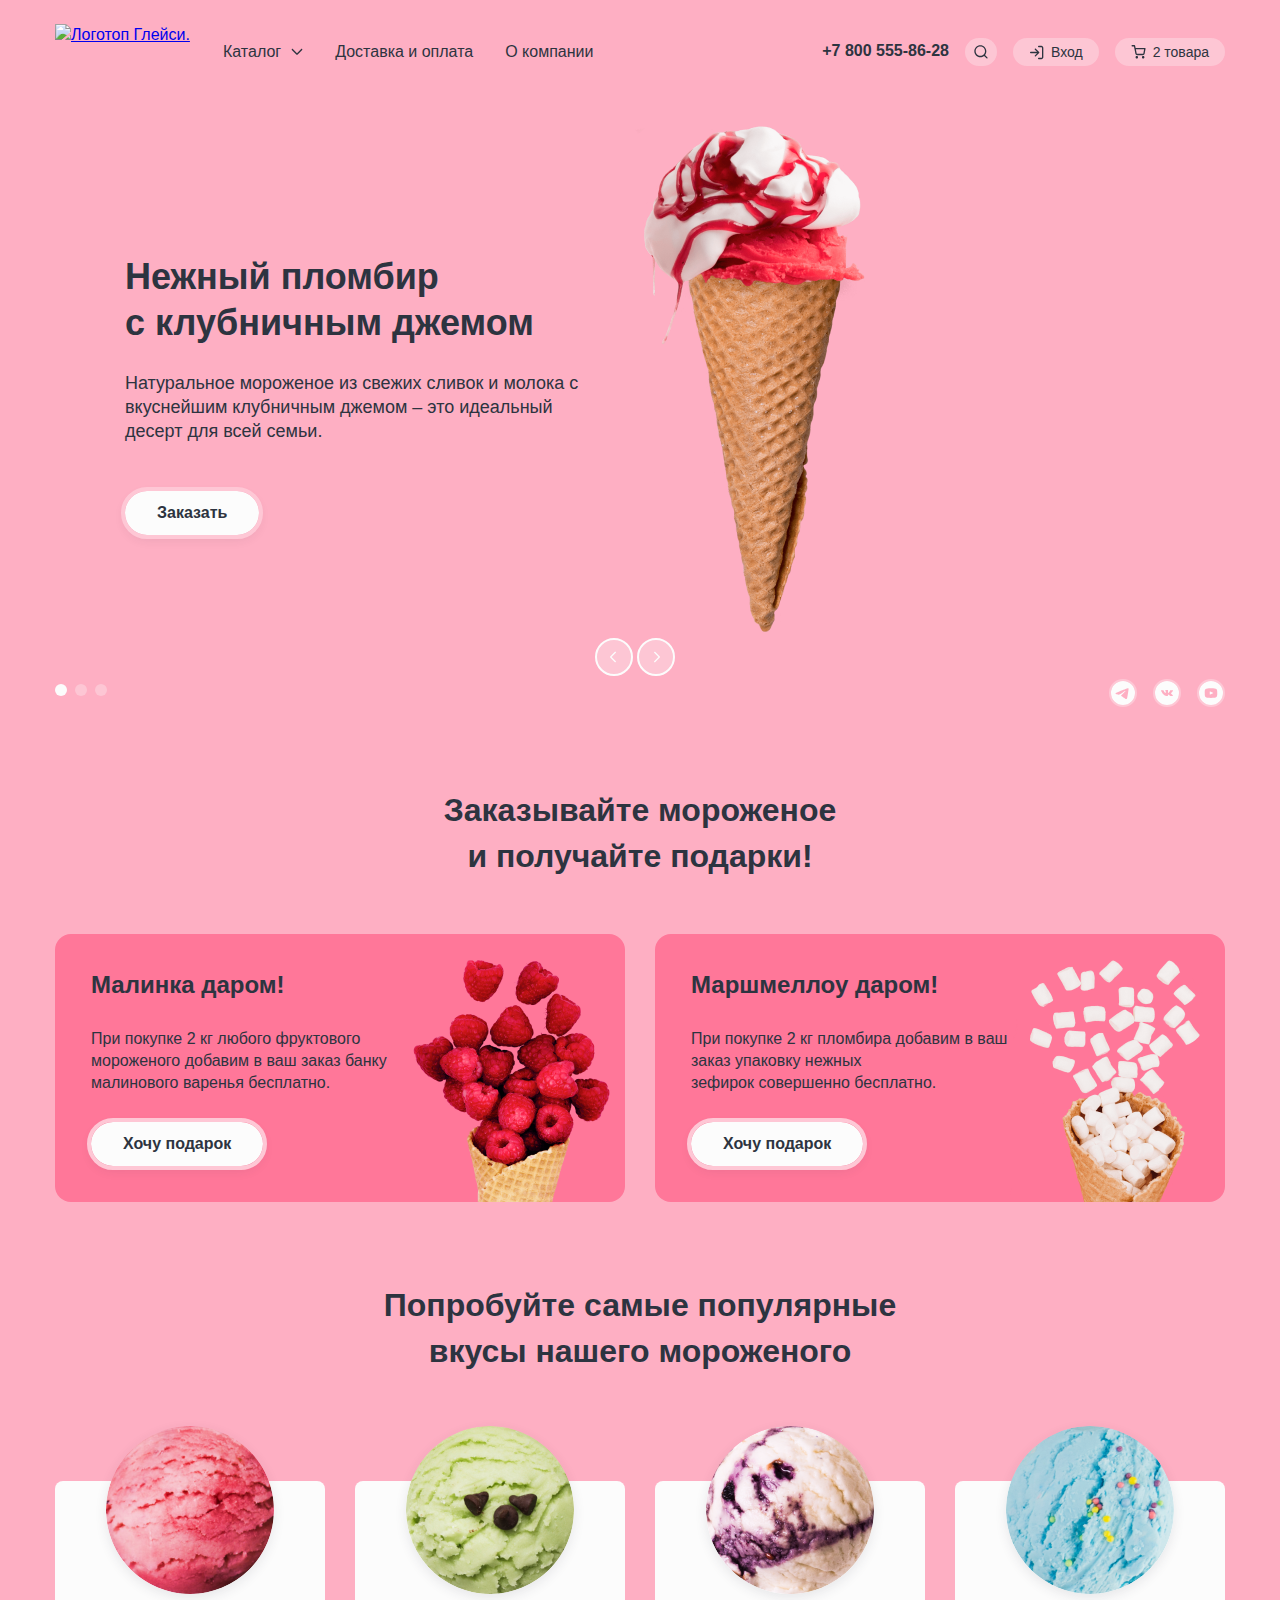
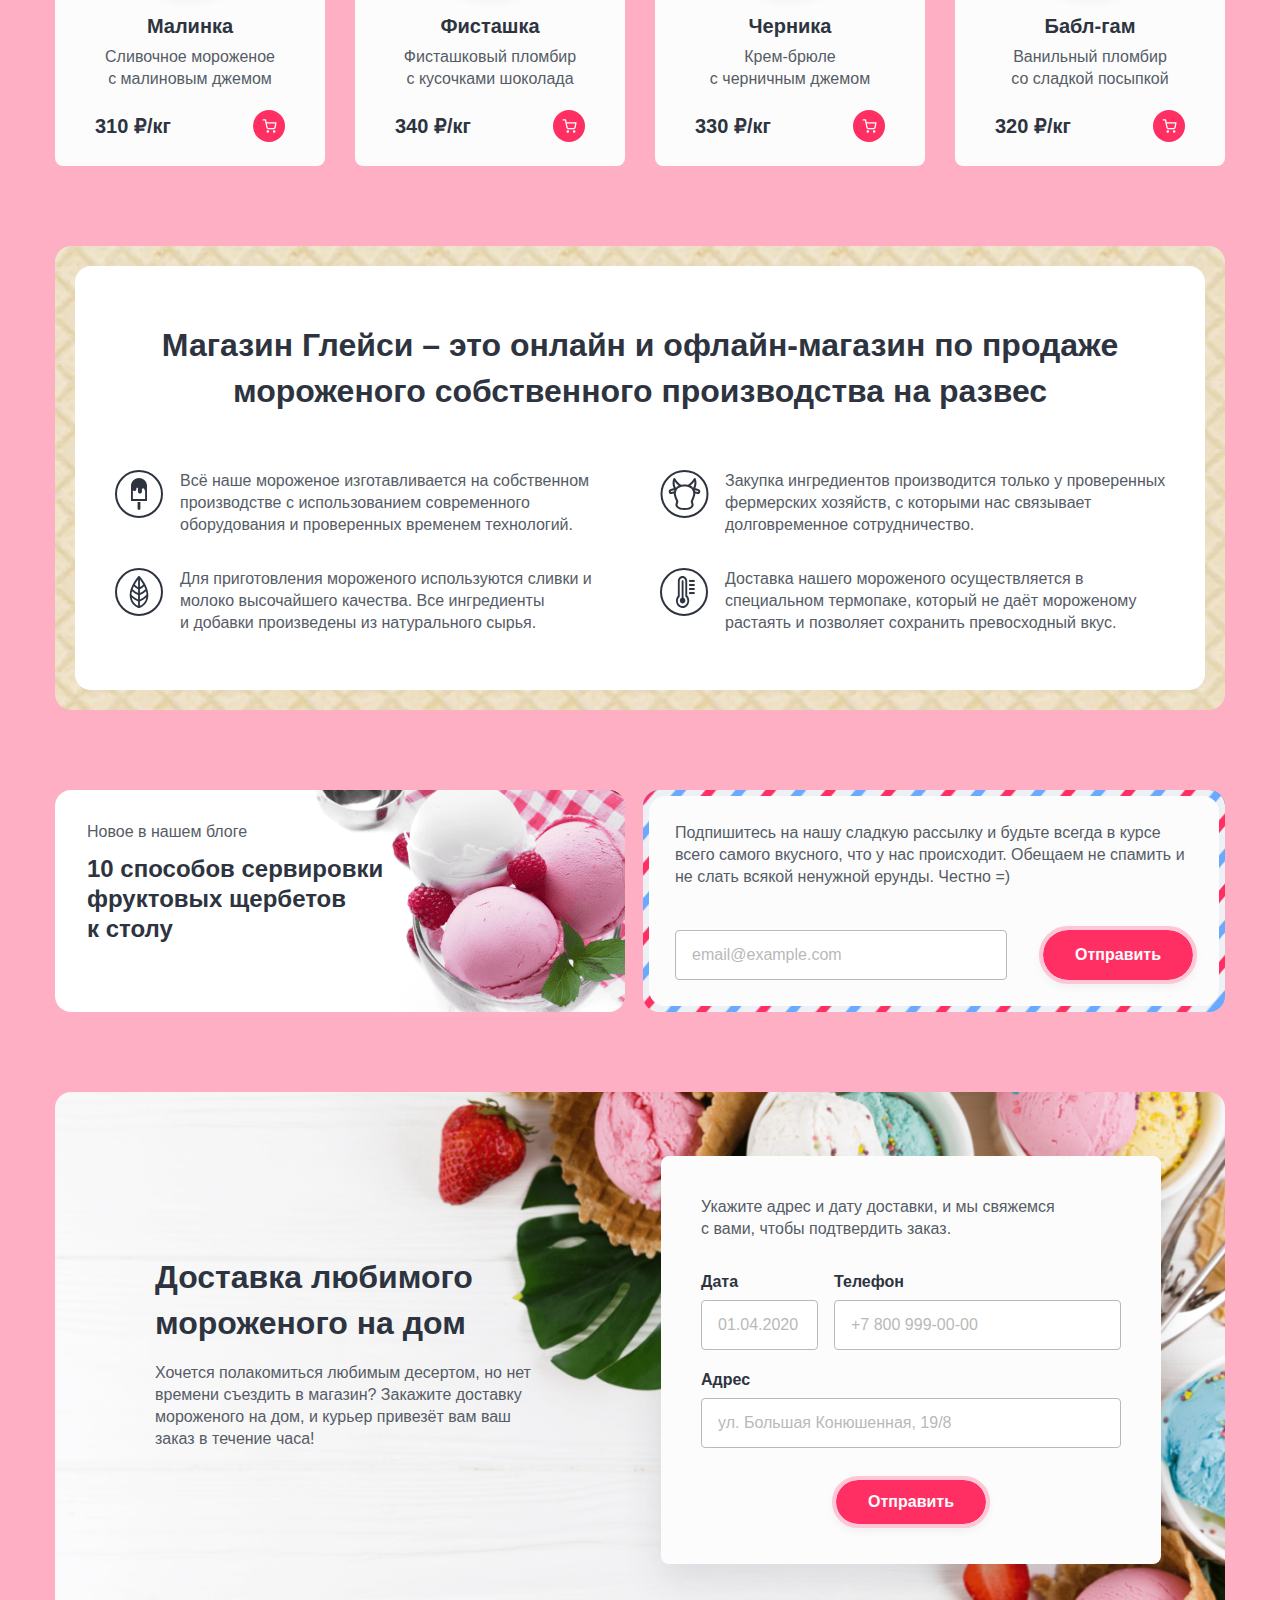
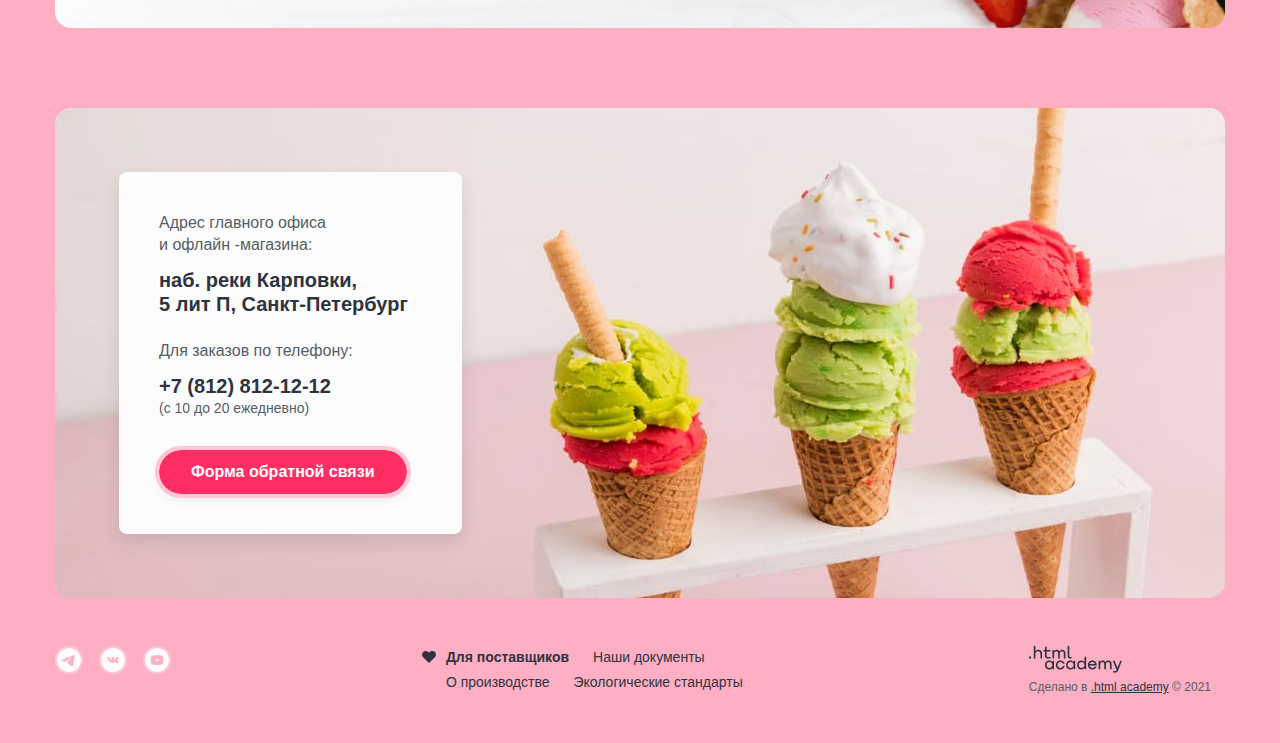
==== index.html @ 02fd9684 "Стилизация главной страницы" ====
<!DOCTYPE html>
<html lang="ru">

  <head>
    <meta charset="utf-8">
    <title>HTML Academy: Глейси</title>
    <link rel="stylesheet" href="styles/styles.css">
  </head>

  <body>
    <div class="page-wrapper">
      <header class="header main-header">
        <nav class="navigation">
          <a class="logo-link" href="#">
            <img class="logo" src="images/logo.svg" alt="Логотоп Глейси." width="137" height="56">
          </a>
          <ul class="navigation-list">
            <li class="navigation-item">
              <a class="navigation-link catalog-link" href="catalog.html">
                Каталог
              </a>
              <ul class="submenu" hidden>
                <li class="submenu-item new-items">
                  <a class="submenu-link" href="#">Новинки</a>
                </li>
                <li class="submenu-item">
                  <a class="submenu-link" href="#">Сливочное</a>
                </li>
                <li class="submenu-item">
                  <a class="submenu-link" href="#">Щербеты</a>
                </li>
                <li class="submenu-item">
                  <a class="submenu-link" href="#">Фруктовый лед</a>
                </li>
                <li class="submenu-item">
                  <a class="submenu-link" href="#">Мелорин</a>
                </li>
              </ul>
            </li>
            <li class="navigation-item">
              <a class="navigation-link" href="#">
                Доставка и оплата
              </a>
            </li>
            <li class="navigation-item">
              <a class="navigation-link" href="#">
                О компании
              </a>
            </li>
          </ul>
        </nav>

        <div class="user-menu-wrapper">
          <a class="phone-link" href="tel:+78005558628">+7 800 555-86-28</a>
          <ul class="user-menu">
            <li class="user-menu-item">
              <a class="user-menu-link search-link" href="#">
                <span class="visually-hidden">Поиск.</span>
              </a>
            </li>
            <li class="user-menu-item">
              <a class="user-menu-link login-link" href="#">
                Вход
              </a>
            </li>
            <li class="user-menu-item">
              <a class="user-menu-link cart-link" href="#">
                <span class="visually-hidden">Корзина.</span>
                2 товара
              </a>
            </li>
          </ul>
        </div>
      </header>

      <main class="main-container">
        <h1 class="visually-hidden">Магазин мороженого Глейси.</h1>
        <section class="slider">
          <h2 class="visually-hidden">Популярные вкусы.</h2>
          <div class="slider-product">
            <div class="slider-left-column">
              <h3 class="slider-product-title">Нежный пломбир с&nbsp;клубничным джемом</h3>
              <p class="slider-product-description">Натуральное мороженое из свежих сливок и&nbsp;молока с вкуснейшим
                клубничным джемом – это&nbsp;идеальный десерт для всей семьи.</p>
              <button class="button button-light" type="button">Заказать</button>
            </div>

            <div class="slider-right-column">
              <img class="slider-image" src="images/ice-cream-1.png" alt="Клубничный пломбир." width="306" height="507">
              <div class="slider-controls">
                <button class="slider-button slider-prev" type="button">
                  <svg class="slider-arrow" xmlns="http://www.w3.org/2000/svg" width="7" height="12" fill="none"
                    viewBox="0 0 7 12">
                    <path fill="currentColor" fill-rule="evenodd"
                      d="M5.865 11.135a.665.665 0 0 0 .94-.94L2.604 5.994l4.201-4.202a.665.665 0 0 0-.94-.94L1.196 5.52l-.003.003c-.26.26-.26.681 0 .94l4.672 4.672Z"
                      clip-rule="evenodd" />
                  </svg>
                  <span class="visually-hidden">Предыдущий товар.</span>
                </button>
                <button class="slider-button slider-next" type="button">
                  <svg class="slider-arrow" xmlns="http://www.w3.org/2000/svg" width="7" height="12" fill="none"
                    viewBox="0 0 7 12">
                    <path fill="currentColor" fill-rule="evenodd"
                      d="M5.865 11.135a.665.665 0 0 0 .94-.94L2.604 5.994l4.201-4.202a.665.665 0 0 0-.94-.94L1.196 5.52l-.003.003c-.26.26-.26.681 0 .94l4.672 4.672Z"
                      clip-rule="evenodd" />
                  </svg>
                  <span class="visually-hidden">Следующий товар.</span>
                </button>
              </div>
            </div>
          </div>

          <div class="slider-pagination-wrapper">
            <ol class="slider-pagination">
              <li class="slider-pagination-item">
                <button class="slider-pagination-button slider-pagination-button-current" type="button">
                  <span class="visually-hidden">1 товар.</span>
                </button>
              </li>
              <li class="slider-pagination-item">
                <button class="slider-pagination-button" type="button">
                  <span class="visually-hidden">2 товар.</span>
                </button>
              </li>
              <li class="slider-pagination-item">
                <button class="slider-pagination-button" type="button">
                  <span class="visually-hidden">3 товар.</span>
                </button>
              </li>
            </ol>

            <ul class="social-list">
              <li class="social-item">
                <a class="social-link telegram-link" href="https://t.me/htmlacademy" target="_blank">
                  <svg class="telegram-icon" xmlns="http://www.w3.org/2000/svg" width="24" height="24" fill="none"
                    viewBox="0 0 16 16">
                    <path fill="currentColor" fill-rule="evenodd"
                      d="M16 8A8 8 0 1 1 0 8a8 8 0 0 1 16 0ZM8.287 5.906c-.778.323-2.334.993-4.666 2.01-.378.15-.577.297-.595.441-.03.244.275.34.69.47l.175.056c.408.133.958.288 1.243.294.26.006.549-.101.868-.32 2.179-1.471 3.303-2.214 3.374-2.23.05-.012.12-.026.166.016.047.041.042.12.037.141-.03.129-1.226 1.241-1.846 1.817a18.84 18.84 0 0 0-.546.522c-.38.366-.664.64.016 1.088.326.216.588.394.848.571.285.194.569.387.937.629.093.061.183.124.27.186.331.237.63.449.997.416.214-.02.435-.221.547-.82.265-1.418.786-4.487.907-5.752a1.41 1.41 0 0 0-.014-.315.337.337 0 0 0-.114-.217.522.522 0 0 0-.31-.093c-.301.005-.762.166-2.984 1.09Z"
                      clip-rule="evenodd" />
                  </svg>
                  <span class="visually-hidden">Телеграм.</span>
                </a>
              </li>
              <li class="social-item">
                <a class="social-link vk-link" href="https://vk.com/htmlacademy" target="_blank">
                  <svg class="vk-icon" xmlns="http://www.w3.org/2000/svg" width="24" height="24" fill="none"
                    viewBox="0 0 16 16">
                    <path fill="currentColor" fill-rule="evenodd"
                      d="M16 8A8 8 0 1 1 0 8a8 8 0 0 1 16 0ZM8.392 9.983h-.478s-1.055.056-1.984-.792c-1.013-.925-1.908-2.76-1.908-2.76s-.052-.12.004-.178c.063-.066.235-.07.235-.07l1.143-.006s.108.016.185.065c.063.041.099.118.099.118s.185.41.43.78c.477.723.7.881.861.803.237-.112.166-1.022.166-1.022s.004-.33-.12-.477c-.095-.114-.275-.147-.354-.156-.065-.008.041-.139.178-.198.206-.088.569-.093.998-.09.334.004.43.022.561.05.304.064.294.27.274.714a9.697 9.697 0 0 0-.013.464l-.003.126c-.007.228-.015.488.156.585.087.05.301.007.837-.79.254-.378.444-.822.444-.822s.042-.08.107-.113c.066-.035.155-.024.155-.024l1.203-.007s.361-.038.42.105c.061.15-.135.5-.627 1.075-.463.541-.69.743-.672.92.013.13.16.247.445.48.592.481.75.734.788.794a.326.326 0 0 0 .007.01c.265.386-.294.416-.294.416l-1.069.013s-.23.04-.531-.142c-.158-.095-.313-.25-.46-.398-.225-.226-.433-.435-.61-.386-.298.083-.289.646-.289.646s.002.12-.066.184c-.073.07-.218.083-.218.083Z"
                      clip-rule="evenodd" />
                  </svg>
                  <span class="visually-hidden">Вконтакте.</span>
                </a>
              </li>
              <li class="social-item">
                <a class="social-link youtube-link" href="https://www.youtube.com/user/htmlacademyru" target="_blank">
                  <svg class="youtube-icon" xmlns="http://www.w3.org/2000/svg" width="24" height="24" fill="none"
                    viewBox="0 0 16 16">
                    <path fill="currentColor"
                      d="m9.336 7.86-1.872-.873c-.163-.075-.297.01-.297.19v1.646c0 .18.134.265.297.19l1.871-.874c.164-.076.164-.201 0-.278ZM8 0a8 8 0 1 0 0 16A8 8 0 0 0 8 0Zm0 11.25c-4.095 0-4.167-.37-4.167-3.25S3.905 4.75 8 4.75s4.167.37 4.167 3.25-.072 3.25-4.167 3.25Z" />
                  </svg>
                  <span class="visually-hidden">Ютуб.</span>
                </a>
              </li>
          </div>
        </section>

        <section class="gifts">
          <h2 class="section-title gifts-section-title">Заказывайте мороженое <br> и получайте подарки!</h2>
          <ul class="gift-list">
            <li class="gift-item raspberry-gift">
              <h3 class="gift-title">Малинка даром!</h3>
              <p class="gift-description">При покупке 2 кг любого фруктового мороженого добавим в ваш заказ банку
                малинового варенья бесплатно.</p>
              <button class="button button-light gift-button" type="button">Хочу подарок</button>
            </li>
            <li class="gift-item marshmallow-gift">
              <h3 class="gift-title">Маршмеллоу даром!</h3>
              <p class="gift-description">При покупке 2 кг пломбира добавим в&nbsp;ваш заказ упаковку нежных
                зефирок&nbsp;совершенно бесплатно.</p>
              <button class="button button-light gift-button" type="button">Хочу подарок</button>
            </li>
          </ul>
        </section>

        <section class="popular-products">
          <h2 class="section-title popular-products-title">Попробуйте самые популярные <br> вкусы нашего мороженого</h2>
          <ul class="product-list popular-products-list">
            <li class="product-list-item">
              <a class="product-list-link" href="#">
                <img class="product-img" src="images/raspberry.png" alt="" width="168" height="168">
                <h2 class="product-title">Малинка</h2>
                <p class="product-description">Сливочное мороженое с&nbsp;малиновым джемом</p>
              </a>
              <div class="price-wrapper">
                <b class="product-price">310 ₽/кг</b>
                <button class="add-to-cart-button" type="button">
                  <span class="visually-hidden">Добавить в корзину.</span>
                </button>
              </div>
            </li>
            <li class="product-list-item">
              <a class="product-list-link" href="#">
                <img class="product-img" src="images/pistachio.png" alt="" width="168" height="168">
                <h2 class="product-title">Фисташка</h2>
                <p class="product-description">Фисташковый пломбир с&nbsp;кусочками шоколада</p>
              </a>
              <div class="price-wrapper">
                <b class="product-price">340 ₽/кг</b>
                <button class="add-to-cart-button" type="button">
                  <span class="visually-hidden">Добавить в корзину.</span>
                </button>
              </div>
            </li>
            <li class="product-list-item">
              <a class="product-list-link" href="#">
                <img class="product-img" src="images/blueberry.png" alt="" width="168" height="168">
                <h2 class="product-title">Черника</h2>
                <p class="product-description">Крем-брюле с&nbsp;черничным джемом</p>
              </a>
              <div class="price-wrapper">
                <b class="product-price">330 ₽/кг</b>
                <button class="add-to-cart-button" type="button">
                  <span class="visually-hidden">Добавить в корзину.</span>
                </button>
              </div>
            </li>
            <li class="product-list-item">
              <a class="product-list-link" href="#">
                <img class="product-img" src="images/bubble-gum.png" alt="" width="168" height="168">
                <h2 class="product-title">Бабл-гам</h2>
                <p class="product-description">Ванильный пломбир со&nbsp;сладкой посыпкой</p>
              </a>
              <div class="price-wrapper">
                <b class="product-price">320 ₽/кг</b>
                <button class="add-to-cart-button" type="button">
                  <span class="visually-hidden">Добавить в корзину.</span>
                </button>
              </div>
            </li>
          </ul>
        </section>

        <div class="about-us-wrapper">
          <section class="about-us">
            <h2 class="visually-hidden">О нас.</h2>
            <p class="section-title about-us-title">Магазин Глейси – это онлайн и офлайн-магазин по продаже мороженого
              собственного
              производства на развес</p>
            <ul class="about-us-list">
              <li class="about-us-item ice-cream-icon">
                <p class="about-us-text">Всё наше мороженое изготавливается на собственном производстве с
                  использованием
                  современного оборудования и проверенных временем технологий.</p>
              </li>
              <li class="about-us-item cow-icon">
                <p class="about-us-text">Закупка ингредиентов производится только
                  у&nbsp;проверенных фермерских хозяйств, с которыми нас&nbsp;связывает долговременное сотрудничество.
                </p>
              </li>
              <li class="about-us-item leaf-icon">
                <p class="about-us-text">Для приготовления мороженого используются сливки и молоко высочайшего качества.
                  Все ингредиенты и&nbsp;добавки произведены из натурального сырья.</p>
              </li>
              <li class="about-us-item termo-icon">
                <p class="about-us-text">Доставка нашего мороженого осуществляется в специальном термопаке, который не
                  даёт мороженому растаять и позволяет сохранить превосходный вкус.</p>
              </li>
            </ul>
          </section>
        </div>

        <div class="news-wrapper">
          <section class="news">
            <h2 class="news-title">Новое в нашем блоге</h2>
            <h3 class="news-theme">10 способов сервировки фруктовых щербетов к&nbsp;столу</h3>
          </section>

          <div class="newsletter-wrapper">
            <section class="newsletter">
              <h2 class="visually-hidden">Подпишитесь на рассылку.</h2>
              <p class="subscribe-text">Подпишитесь на нашу сладкую рассылку и будьте всегда
                в&nbsp;курсе всего самого вкусного, что у нас происходит. Обещаем не&nbsp;спамить и не слать всякой
                ненужной
                ерунды.
                Честно =)</p>
              <form class="subscription-form" action="https://echo.htmlacademy.ru/" method="post">
                <label class="visually-hidden" for="subscription">Ваш e-mail.</label>
                <input class="field subscription-field" type="email" name="email" placeholder="email@example.com"
                  id="subscription" required>
                <button class="button pink-button" type="submit">Отправить</button>
              </form>
            </section>
          </div>
        </div>

        <section class="delivery">
          <div class="delivery-left-column">
            <h2 class="section-title delivery-title">Доставка любимого мороженого на дом</h2>
            <p class="delivery-description">Хочется полакомиться любимым десертом, но&nbsp;нет времени съездить в
              магазин?
              Закажите доставку мороженого на дом, и курьер привезёт вам ваш заказ в течение часа!</p>
          </div>

          <form class="delivery-form" action="https://echo.htmlacademy.ru/" method="post">
            <p class="delivery-form-text">Укажите адрес и дату доставки, и мы свяжемся <br> с вами, чтобы подтвердить
              заказ.</p>
            <div class="form-wrapper">
              <div class="input-wrapper">
                <label class="delivery-form-label" for="date-field">Дата</label>
                <input class="field date-field" type="text" name="date" placeholder="01.04.2020" id="date-field"
                  required>
              </div>
              <div class="input-wrapper">
                <label class="delivery-form-label" for="phone-field">Телефон</label>
                <input class="field phone-field" type="text" name="phone" placeholder="+7 800 999-00-00"
                  id="phone-field" required>
              </div>
              <div class="input-wrapper">
                <label class="delivery-form-label" for="addres-field">Адрес</label>
                <input class="field address-field" type="text" name="address" placeholder="ул. Большая Конюшенная, 19/8"
                  id="address-field" required>
              </div>
            </div>
            <button class="button pink-button delivery-form-button" type="submit">Отправить</button>
          </form>
        </section>

        <div class="contacts-wrapper">
          <section class="contacts">
            <h2 class="visually-hidden">Контакты.</h2>
            <p class="contacts-text address-text">Адрес главного офиса и&nbsp;офлайн&nbsp;-магазина:</p>
            <address class="address">наб. реки Карповки, 5&nbsp;лит&nbsp;П, Санкт-Петербург</address>

            <p class="contacts-text phone-text">Для заказов по телефону:</p>
            <a class="contacts-phone" href="tel:+78128121212">+7 (812) 812-12-12</a>
            <span class="schedule">(с 10 до 20 ежедневно)</span>

            <button class="button pink-button" type="button">Форма обратной связи</button>
          </section>
        </div>
      </main>

      <footer class="footer">
        <ul class="social-list footer-social-list">
          <li class="social-item">
            <a class="social-link telegram-link" href="https://t.me/htmlacademy" target="_blank">
              <svg class="telegram-icon" xmlns="http://www.w3.org/2000/svg" width="24" height="24" fill="none"
                viewBox="0 0 16 16">
                <path fill="currentColor" fill-rule="evenodd"
                  d="M16 8A8 8 0 1 1 0 8a8 8 0 0 1 16 0ZM8.287 5.906c-.778.323-2.334.993-4.666 2.01-.378.15-.577.297-.595.441-.03.244.275.34.69.47l.175.056c.408.133.958.288 1.243.294.26.006.549-.101.868-.32 2.179-1.471 3.303-2.214 3.374-2.23.05-.012.12-.026.166.016.047.041.042.12.037.141-.03.129-1.226 1.241-1.846 1.817a18.84 18.84 0 0 0-.546.522c-.38.366-.664.64.016 1.088.326.216.588.394.848.571.285.194.569.387.937.629.093.061.183.124.27.186.331.237.63.449.997.416.214-.02.435-.221.547-.82.265-1.418.786-4.487.907-5.752a1.41 1.41 0 0 0-.014-.315.337.337 0 0 0-.114-.217.522.522 0 0 0-.31-.093c-.301.005-.762.166-2.984 1.09Z"
                  clip-rule="evenodd" />
              </svg>
              <span class="visually-hidden">Телеграм.</span>
            </a>
          </li>
          <li class="social-item">
            <a class="social-link vk-link" href="https://vk.com/htmlacademy" target="_blank">
              <svg class="vk-icon" xmlns="http://www.w3.org/2000/svg" width="24" height="24" fill="none"
                viewBox="0 0 16 16">
                <path fill="currentColor" fill-rule="evenodd"
                  d="M16 8A8 8 0 1 1 0 8a8 8 0 0 1 16 0ZM8.392 9.983h-.478s-1.055.056-1.984-.792c-1.013-.925-1.908-2.76-1.908-2.76s-.052-.12.004-.178c.063-.066.235-.07.235-.07l1.143-.006s.108.016.185.065c.063.041.099.118.099.118s.185.41.43.78c.477.723.7.881.861.803.237-.112.166-1.022.166-1.022s.004-.33-.12-.477c-.095-.114-.275-.147-.354-.156-.065-.008.041-.139.178-.198.206-.088.569-.093.998-.09.334.004.43.022.561.05.304.064.294.27.274.714a9.697 9.697 0 0 0-.013.464l-.003.126c-.007.228-.015.488.156.585.087.05.301.007.837-.79.254-.378.444-.822.444-.822s.042-.08.107-.113c.066-.035.155-.024.155-.024l1.203-.007s.361-.038.42.105c.061.15-.135.5-.627 1.075-.463.541-.69.743-.672.92.013.13.16.247.445.48.592.481.75.734.788.794a.326.326 0 0 0 .007.01c.265.386-.294.416-.294.416l-1.069.013s-.23.04-.531-.142c-.158-.095-.313-.25-.46-.398-.225-.226-.433-.435-.61-.386-.298.083-.289.646-.289.646s.002.12-.066.184c-.073.07-.218.083-.218.083Z"
                  clip-rule="evenodd" />
              </svg>
              <span class="visually-hidden">Вконтакте.</span>
            </a>
          </li>
          <li class="social-item">
            <a class="social-link youtube-link" href="https://www.youtube.com/user/htmlacademyru" target="_blank">
              <svg class="youtube-icon" xmlns="http://www.w3.org/2000/svg" width="24" height="24" fill="none"
                viewBox="0 0 16 16">
                <path fill="currentColor"
                  d="m9.336 7.86-1.872-.873c-.163-.075-.297.01-.297.19v1.646c0 .18.134.265.297.19l1.871-.874c.164-.076.164-.201 0-.278ZM8 0a8 8 0 1 0 0 16A8 8 0 0 0 8 0Zm0 11.25c-4.095 0-4.167-.37-4.167-3.25S3.905 4.75 8 4.75s4.167.37 4.167 3.25-.072 3.25-4.167 3.25Z" />
              </svg>
              <span class="visually-hidden">Ютуб.</span>
            </a>
          </li>
        </ul>

        <ul class="footer-menu">
          <li class="footer-menu-item">
            <a class="footer-menu-link heart-link" href="#">Для поставщиков</a>
          </li>
          <li class="footer-menu-item">
            <a class="footer-menu-link" href="#">Наши документы</a>
          </li>
          <li class="footer-menu-item">
            <a class="footer-menu-link" href="#">О производстве</a>
          </li>
          <li class="footer-menu-item">
            <a class="footer-menu-link" href="#">Экологические стандарты</a>
          </li>
        </ul>

        <div class="html-academy">
          <a href="https://htmlacademy.ru/" target="_blank">
            <img class="html-logo" src="images/htmlacademy-logo.svg" alt="Логотип html-academy." width="93" height="27">
          </a>
          <p class="made-in-html">Сделано в <a class="html-academy-link" href="https://htmlacademy.ru/"
              target="_blank">.html academy</a> © 2021</p>
        </div>
      </footer>
    </div>
  </body>

</html>
---- styles/styles.css ----
@font-face {
  font-family: "Inter";
  font-style: normal;
  font-weight: 400;
  src: url("../fonts/inter-400.woff2") format("woff2");
  font-display: swap;
}

@font-face {
  font-family: "Inter";
  font-style: normal;
  font-weight: 700;
  src: url("../fonts/inter-700.woff2") format("woff2");
  font-display: swap;
}

@font-face {
  font-family: "Inter";
  font-style: normal;
  font-weight: 900;
  src: url("../fonts/inter-900.woff2") format("woff2");
  font-display: swap;
}

.visually-hidden {
  position: absolute;
  width: 1px;
  height: 1px;
  margin: -1px;
  padding: 0;
  border: 0;
  clip: rect(0 0 0 0);
  overflow: hidden;
}

body {
  font-family: "Inter", sans-serif;
  font-weight: 400;
  font-size: 16px;
  line-height: 22px;
  color: #565c66;
  background-color: #feafc3;
  padding: 0;
  margin: 0;
}

.button {
  font-family: inherit;
  font-weight: 700;
  font-size: 16px;
  line-height: 20px;
  text-align: center;
  color: #2D3440;
  background-color: #fcfcfc;
  padding: 12px 32px;
  border-radius: 26px;
  border: none;
  outline: 4px solid #fec7d5;
  box-shadow: 0 4px 12px rgba(45, 52, 64, 0.1);
  cursor: pointer;
}

.button:hover {
  background-color: #fec7d5;
  outline: 4px solid #fcfcfc;
  box-shadow: 0 4px 15px rgba(133, 133, 133, 0.15);
}

.button:active {
  background: #fcfcfc;
  outline: 2px solid #2d3440;
}

.button:focus {
  background: #fec7d5;
  outline: 2px solid #2d3440;
}

.button:disabled {
  font-weight: 400;
  color: #b9b9b9;
  background: #e7e7e7;
}

.button:disabled:hover {
  outline: 4px solid #fec7d5;
  cursor: default;
}

.pink-button {
  color: #fcfcfc;
  background-color: #ff2f64;
}

.pink-button:hover {
  color: #2d3440;
  background: rgba(252, 252, 252, 0.3);
  outline: 4px solid #FF2F64;
}

.pink-button:active {
  color: #fcfcfc;
  background: #FEAFC3;
  outline: 2px solid #2D3440;
  box-shadow: 0 4px 12px rgba(45, 52, 64, 0.1);
}

.pink-button:focus {
  outline: 2px solid #2D3440;
  background-color: #ff2f64;
  box-shadow: 0 4px 12px rgba(45, 52, 64, 0.1);
}

.pink-button:disabled {
  font-weight: 400;
  color: #565c66;
  background: #b9b9b9;
  outline: 4px solid rgba(185, 185, 185, 0.3);
}

.pink-button:disabled:hover {
  outline: 4px solid rgba(185, 185, 185, 0.3);
}

.page-wrapper {
  width: 1170px;
  margin: 0 auto;
}

.header {
  display: flex;
  flex-wrap: wrap;
  justify-content: space-between;
  align-items: center;
  padding: 24px 0;
}

.logo-link {
  width: 137px;
  height: 56px;
  margin-right: 15px;
}

.navigation {
  display: flex;
  flex-wrap: wrap;
  align-items: center;
}

.navigation-list {
  width: 500px;
  display: flex;
  flex-wrap: wrap;
  list-style-type: none;
  margin: 0;
  padding: 0;
}

.navigation-link {
  font-weight: 400;
  font-size: 16px;
  line-height: 20px;
  color: #2d3440;
  text-decoration: none;
  padding: 8px 16px;
}

.catalog-link {
  padding-right: 38px;
  background: url("../images/arrow.svg") no-repeat right 16px center;
}

.user-menu-wrapper {
  display: flex;
  flex-wrap: wrap;
  gap: 16px;
}

.user-menu {
  display: flex;
  flex-wrap: wrap;
  gap: 16px;
  margin: 0;
  padding: 0;
  list-style-type: none;
}

.phone-link {
  font-weight: 700;
  font-size: 16px;
  line-height: 20px;
  color: #2d3440;
  text-decoration: none;
}

.user-menu-link {
  font-weight: 400;
  font-size: 14px;
  line-height: 20px;
  color: #2d3440;
  background: rgba(252, 252, 252, 0.3);
  border-radius: 30px;
  text-decoration: none;
  padding: 6px 16px;
}

.search-link {
  background-image: url("../images/search.svg");
  background-repeat: no-repeat;
  background-position: center;
  border-radius: 27px;
}

.login-link {
  padding-left: 38px;
  background-image: url("../images/log-in.svg");
  background-repeat: no-repeat;
  background-position: left 16px center;
}

.cart-link {
  padding-left: 38px;
  background-image: url("../images/cart.svg");
  background-repeat: no-repeat;
  background-position: left 16px center;
}

.section-title {
  font-weight: 900;
  font-size: 32px;
  line-height: 46px;
  color: #2d3440;
  text-align: center;
  margin: 0;
  padding: 0;
}

.slider {
  margin-bottom: 80px;
}

.slider-product {
  display: flex;
  align-items: center;
}

.slider-left-column {
  width: 470px;
  padding-left: 70px;
}

.slider-product-title {
  font-weight: 900;
  font-size: 36px;
  line-height: 46px;
  color: #2d3440;
  padding: 0;
  margin: 5px 0 25px 0;
}

.slider-product-description {
  font-weight: 400;
  font-size: 18px;
  line-height: 24px;
  color: #2d3440;
  padding: 0;
  margin: 0 0 48px 0;
}

.slider-button {
  width: 38px;
  height: 38px;
  color: #fcfcfc;
  background-color: rgba(252, 252, 252, 0.3);
  border-radius: 50%;
  border: 2px solid #fcfcfc;
  cursor: pointer;
  position: relative;
}

.slider-button:hover {
  color: #2d3440;
  background-color: #fcfcfc;
}

.slider-button:active {
  color: #2d3440;
  background-color: rgba(252, 252, 252, 0.5);
  border-color: transparent;
}

.slider-button:focus {
  color: #2d3440;
  border-color: #2d3440;
  outline: none;
}

.slider-button:disabled {
  opacity: 0.3;
}

.slider-button:disabled:hover {
  color: #fcfcfc;
  background-color: rgba(252, 252, 252, 0.3);
  border: 2px solid #fcfcfc;
  cursor: default;
}

.slider-image {
  padding: 21px 0 0 20px;
  position: relative;
}

.slider-image::before {
  content: "";
  width: 312px;
  height: 312px;
  position: absolute;
  background-color: #ffcbd8;
}

.slider-next {
  transform: rotate(180deg);
}

.slider-arrow {
  position: absolute;
  top: 11px;
  left: 12px;
}

.slider-pagination-wrapper {
  display: flex;
  flex-wrap: wrap;
  justify-content: space-between;
}

.slider-pagination {
  padding: 0;
  margin: 0;
  display: flex;
  gap: 8px;
  list-style-type: none;
}

.slider-pagination-button {
  width: 12px;
  height: 12px;
  border: none;
  background-color: rgb(252, 252, 252, 0.3);
  border-radius: 50%;
  cursor: pointer;
}

.slider-pagination-button-current {
  background-color: #fcfcfc;
}

.slider-pagination-button:hover {
  outline: 1px solid #fcfcfc;
  outline-offset: -1px;
}

.slider-pagination-button:active {
  background-color: rgb(252, 252, 252, 0.5);
  outline: none;
}

.slider-pagination-button:focus {
  outline: 1px solid #2d3440;
}

.social-list {
  padding: 0;
  margin: 0;
  display: flex;
  gap: 16px;
  list-style-type: none;
}

.gifts {
  margin-bottom: 80px;
}

.gifts-section-title {
  margin-bottom: 55px;
}

.gift-list {
  padding: 0;
  margin: 0;
  list-style-type: none;
  display: flex;
  flex-wrap: wrap;
  gap: 30px;
}

.gift-item {
  width: 570px;
  color: #2d3440;
  background-color: #ff7799;
  border-radius: 16px;
  padding: 36px;
  box-sizing: border-box;
}

.raspberry-gift {
  background-image: url("../images/raspberry-present.png");
  background-repeat: no-repeat;
  background-position: right;
}

.marshmallow-gift {
  background-image: url("../images/marshmallow-present.png");
  background-repeat: no-repeat;
  background-position: right;
}

.gift-title {
  font-weight: 700;
  font-size: 24px;
  line-height: 30px;
  padding: 0;
  margin: 0 0 28px 0;
  width: 260px;
}

.gift-description {
  width: 330px;
  padding: 0;
  margin: 0 0 28px 0;
}

.popular-products {
  margin-bottom: 80px;
}

.popular-products-title {
  margin-bottom: 107px;
}

.product-list {
  display: grid;
  grid-template-columns: 270px 270px 270px 270px;
  gap: 30px;
  list-style-type: none;
  padding: 0;
  margin: 0;
}

.product-list-item {
  background-color: #fcfcfc;
  border-radius: 8px;
  padding: 133px 40px 24px;
  position: relative;
}

.product-img {
  border-radius: 50%;
  display: block;
  box-shadow: 0 4px 12px rgba(45, 52, 64, 0.1);
  position: absolute;
  top: -55px;
}

.product-list-link {
  text-decoration: none;
  display: flex;
  flex-direction: column;
  align-items: center;
}

.product-title {
  margin: 0 0 8px 0;
  padding: 0;
  font-weight: 700;
  font-size: 20px;
  line-height: 24px;
  text-align: center;
  color: #2d3440;
}

.product-description {
  margin: 0 0 20px 0;
  padding: 0;
  color: #565c66;
  text-align: center;
}

.product-price {
  font-weight: 700;
  font-size: 20px;
  line-height: 24px;
  color: #2d3440;
}

.price-wrapper {
  display: flex;
  flex-wrap: wrap;
  justify-content: space-between;
  align-items: center;
}

.add-to-cart-button {
  width: 32px;
  height: 32px;
  border: none;
  border-radius: 50%;
  background-color: #ff2f64;
  background-image: url("../images/white-cart.svg");
  background-repeat: no-repeat;
  background-position: center;
  cursor: pointer;
}

.add-to-cart-button:hover {
  opacity: 0.6;
}

.add-to-cart-button:active {
  opacity: 0.3;
}

.add-to-cart-button:focus {
  outline: 3px solid #000000;
}

.add-to-cart-button:disabled {
  background-color: #565c66;
  cursor: default;
}

.add-to-cart-button:disabled:hover {
  background-color: #565c66;
  opacity: 1;
}

.about-us-wrapper {
  background-color: #eadfc5;
  background-image: url("../images/pattern.jpg");
  border-radius: 16px;
  margin-bottom: 80px;
}

.about-us {
  padding: 56px 40px;
  margin: 20px;
  display: inline-block;
  background-color: #ffffff;
  border-radius: 16px;
}

.about-us-title {
  margin-bottom: 56px;
}

.about-us-list {
  display: grid;
  grid-template-columns: 505px 505px;
  gap: 32px 40px;
  margin: 0;
  padding: 0;
  list-style-type: none;
}

.about-us-item {
  width: 442px;
  padding-left: 65px;
  margin: 0;
}

.ice-cream-icon {
  background: url("../images/ice-cream-icon.svg") no-repeat left top;
}

.cow-icon {
  background: url("../images/cow-icon.svg") no-repeat left top;
}

.leaf-icon {
  background: url("../images/leaf-icon.svg") no-repeat left top;
}

.termo-icon {
  background: url("../images/termo-icon.svg") no-repeat left top;
}

.about-us-text {
  margin: 0;
  padding: 0;
}

.news-wrapper {
  display: flex;
  flex-wrap: wrap;
  justify-content: space-between;
  margin-bottom: 80px;
}

.news {
  width: 570px;
  color: #2d3440;
  background-color: #fcfcfc;
  background-image: url("../images/news-bg.png");
  background-repeat: no-repeat;
  background-size: cover;
  background-position: right;
  border-radius: 16px;
  padding: 32px;
  box-sizing: border-box;
}

.news-title {
  font-weight: 400;
  font-size: 16px;
  line-height: 20px;
  color: #565c66;
  padding: 0;
  margin: 0 0 12px 0;
}

.news-theme {
  font-weight: 700;
  font-size: 24px;
  line-height: 30px;
  width: 300px;
  margin: 0;
  padding: 0;
}

.newsletter {
  display: inline-block;
  width: 570px;
  color: #565c66;
  background-color: #fcfcfc;
  border-radius: 16px;
  padding: 26px;
  margin: 6px;
  box-sizing: border-box;
}

.newsletter-wrapper {
  background-color: #1e90ff;
  background-image: url("../images/subscribtion-bg.png");
  background-repeat: no-repeat;
  background-size: cover;
  border-radius: 16px;
}

.subscribe-text {
  padding: 0;
  margin: 0 0 42px 0;
}

.subscription-form {
  display: flex;
  flex-wrap: wrap;
  justify-content: space-between;
}

.subscription-field {
  width: 332px;
}

.delivery {
  background-color: #fcfcfc;
  background-image: url("../images/delivery-bg.jpg");
  background-repeat: no-repeat;
  background-size: cover;
  border-radius: 16px;
  display: flex;
  flex-wrap: wrap;
  justify-content: space-between;
  align-items: center;
  padding: 64px;
  margin-bottom: 80px;
}

.delivery-left-column {
  width: 380px;
  margin-left: 36px;
}

.delivery-title {
  text-align: left;
}

.delivery-form {
  display: flex;
  flex-direction: column;
  width: 500px;
  background-color: #fcfcfc;
  box-shadow: 0 15px 40px rgba(45, 52, 64, 0.12);
  border-radius: 8px;
  padding: 40px;
  box-sizing: border-box;
}

.delivery-form-text {
  padding: 0;
  margin: 0 0 32px 0;
}

.delivery-form-label {
  font-weight: 700;
  font-size: 16px;
  line-height: 20px;
  color: #2d3440;
  margin-bottom: 8px;
}

.form-wrapper {
  display: flex;
  flex-wrap: wrap;
  gap: 20px 16px;
  margin-bottom: 32px;
}

.input-wrapper {
  display: flex;
  flex-direction: column;
}

.date-field {
  width: 117px;
}

.phone-field {
  width: 287px;
}

.address-field {
  width: 420px;
}

.delivery-form-button {
  width: fit-content;
  align-self: center;
}

/* Формы и состояния форм */

.field {
  box-sizing: border-box;
  padding: 14px 16px;
  font-family: inherit;
  font-weight: 400;
  font-size: 16px;
  line-height: 20px;
  color: #2d3440;
  background: #ffffff;
  border: 1px solid #b9b9b9;
  border-radius: 4px;
}

.field::placeholder {
  color: #b9b9b9;
}

.field:hover {
  border-color: #2d3440;
}

.field:hover::placeholder {
  color: #2d3440;
}

.field:focus {
  outline: 2px solid #2d3440;
}

.field:invalid {
  border-color: #ea5454;
}

.field:invalid:hover {
  outline: 1px solid #ea5454;
}

.field:placeholder-shown {
  border: 1px solid #b9b9b9;
}

.field:placeholder-shown:hover {
  border-color: #2d3440;
  outline: none;
}

.field:disabled {
  background-color: #e7e7e7;
}

.field:disabled:hover {
  border-color: #b9b9b9;
}

.field:disabled::placeholder {
  color: #2d3440;
}

.contacts-wrapper {
  background-color: #ede1e1;
  background-image: url("../images/feedback-bg.jpg");
  background-repeat: no-repeat;
  background-size: cover;
  border-radius: 16px;
  padding: 64px;
}

.contacts {
  background-color: #fcfcfc;
  box-shadow: 0 8px 16px rgba(45, 52, 64, 0.12);
  border-radius: 8px;
  width: 343px;
  padding: 40px;
  box-sizing: border-box;
}

.contacts-text {
  margin: 0 0 12px 0;
}

.address {
  font-style: normal;
  font-weight: 700;
  font-size: 20px;
  line-height: 24px;
  color: #2d3440;
  margin-bottom: 24px;
}

.contacts-phone {
  font-weight: 700;
  font-size: 20px;
  line-height: 24px;
  color: #2d3440;
  text-decoration: none;
  display: block;
}

.schedule {
  font-size: 14px;
  line-height: 20px;
  color: #565C66;
  margin-bottom: 32px;
  display: block;
}

.footer {
  display: flex;
  flex-wrap: wrap;
  justify-content: space-between;
  padding: 48px 14px 48px 0;
}

.footer-menu {
  padding: 0;
  margin: 0;
  width: 356px;
  display: flex;
  flex-wrap: wrap;
  list-style-type: none;
}

.footer-menu-link {
  padding-left: 24px;
  font-weight: 400;
  font-size: 14px;
  line-height: 20px;
  color: #2d3440;
  text-decoration: none;
}

.heart-link {
  font-weight: 700;
  background: url("../images/heart-icon.svg") no-repeat left center;
}

.made-in-html {
  font-size: 12px;
  line-height: 16px;
  padding: 0;
  margin: 0;
}

.html-academy-link {
  color: #2d3440;
}

.social-link {
  display: block;
  width: 24px;
  height: 24px;
  color: #fcfcfc;
  border: 2px solid #fec7d5;
  border-radius: 50%;
  position: relative;
}

.social-link:hover::after,
.social-link:focus::after {
  content: "";
  position: absolute;
  background-color: #2d3440;
  width: 22px;
  height: 22px;
  border-radius: 50%;
  top: 1px;
  left: 1px;
  z-index: -1;
}

.social-link:active {
  opacity: 0.6;
}

.social-link:focus {
  border: 2px solid #2d3440;
  outline: none;
}
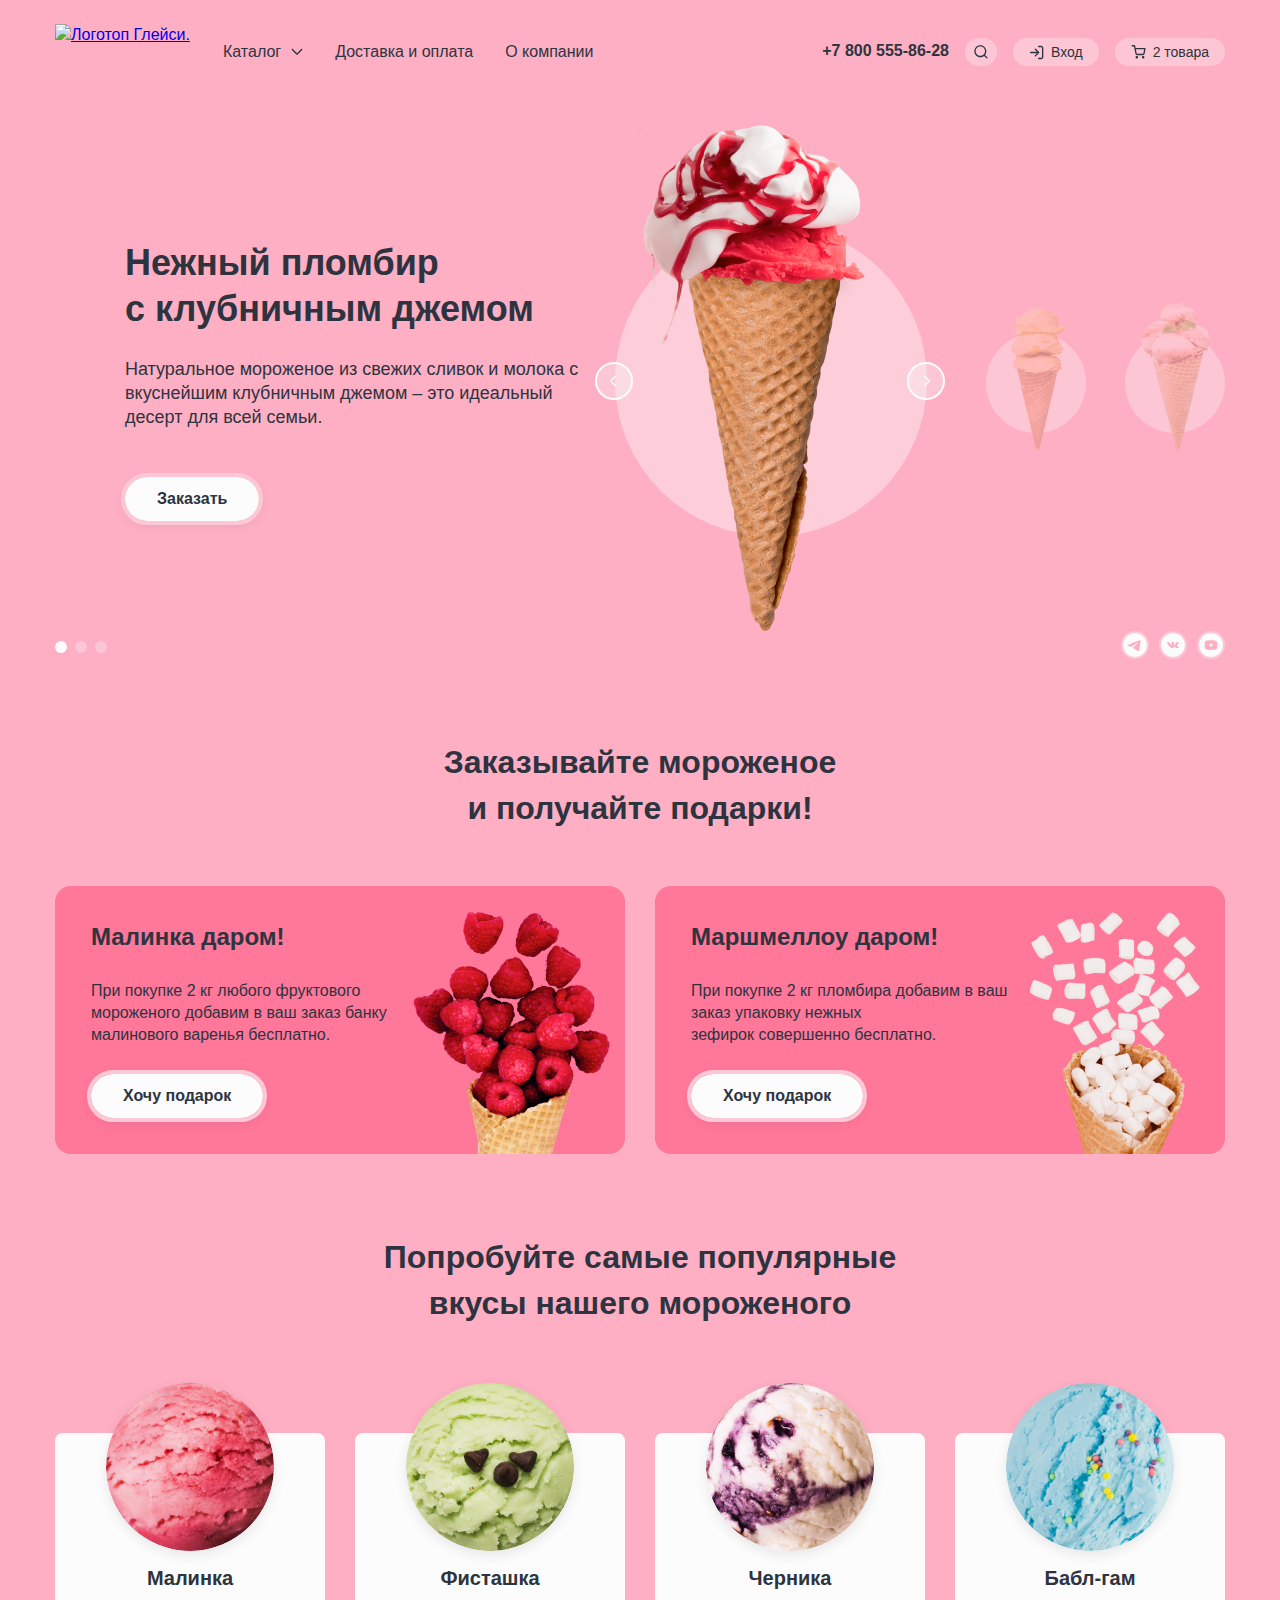
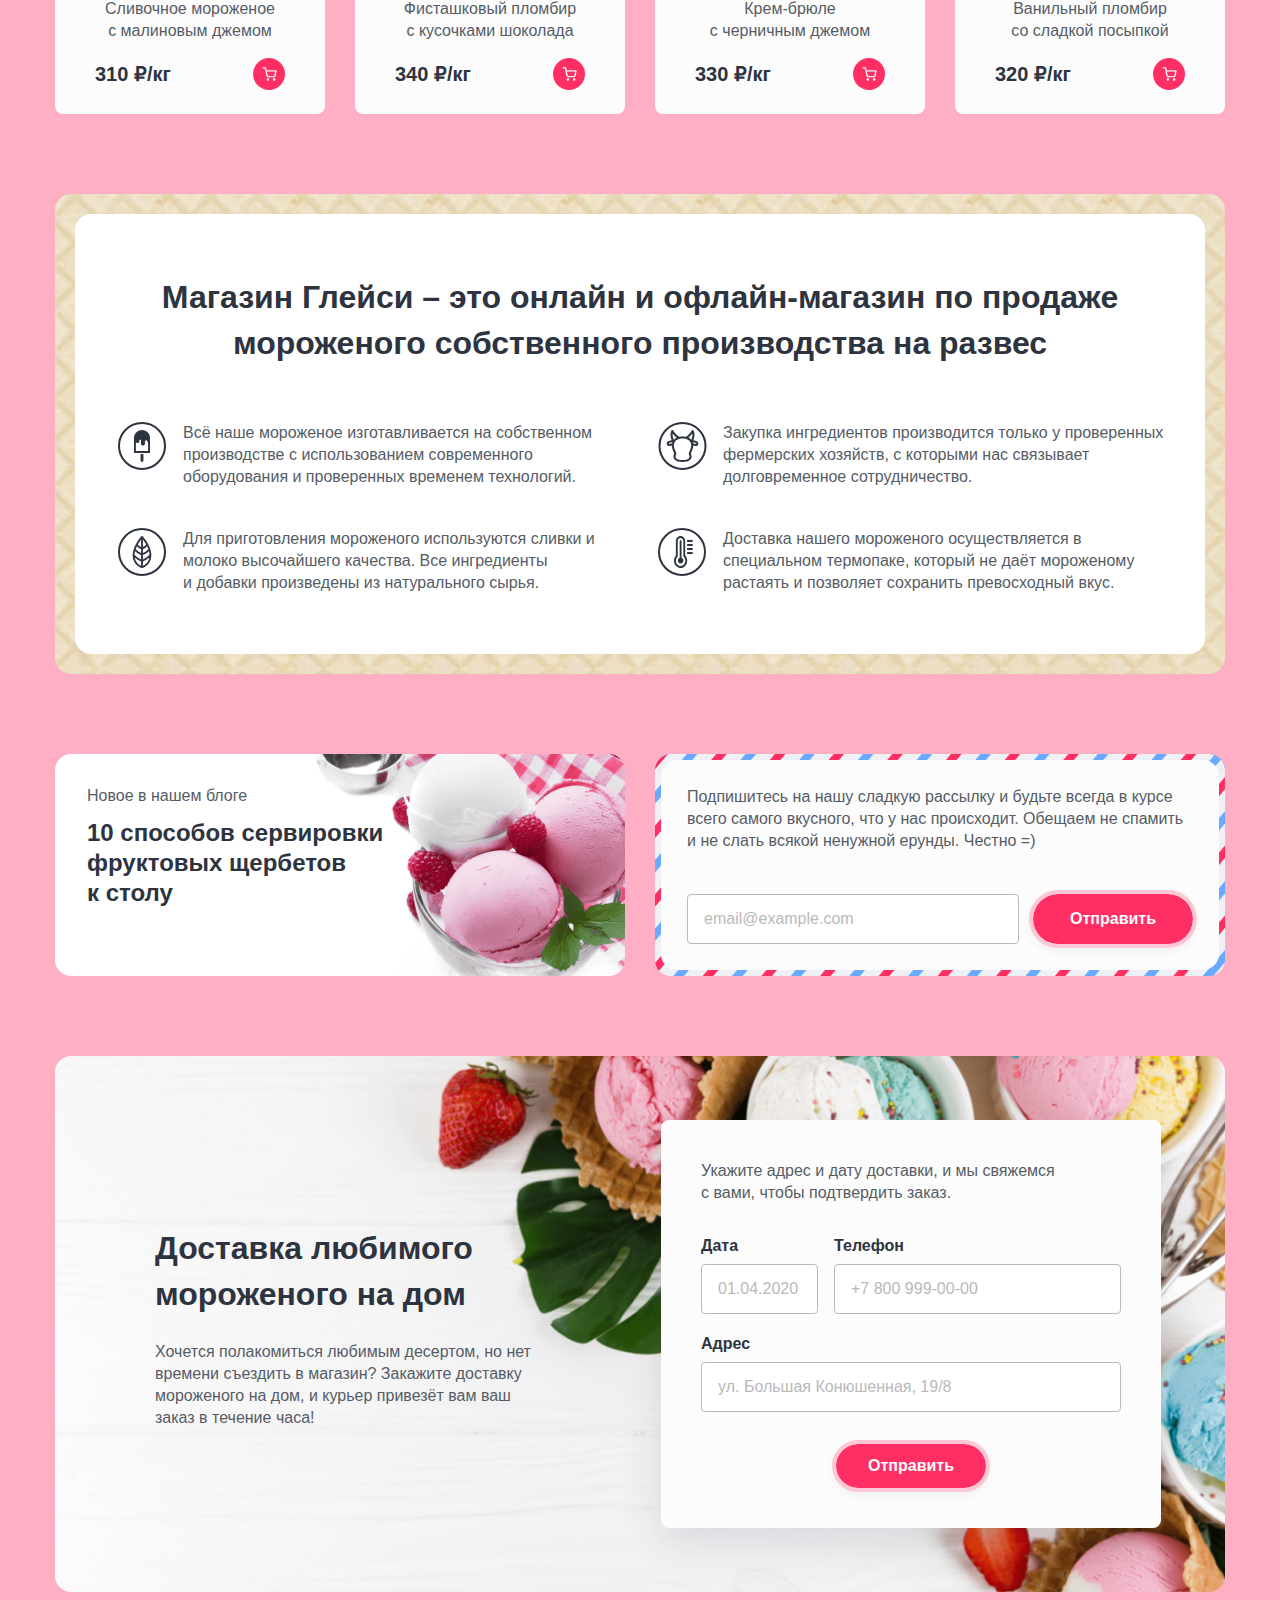
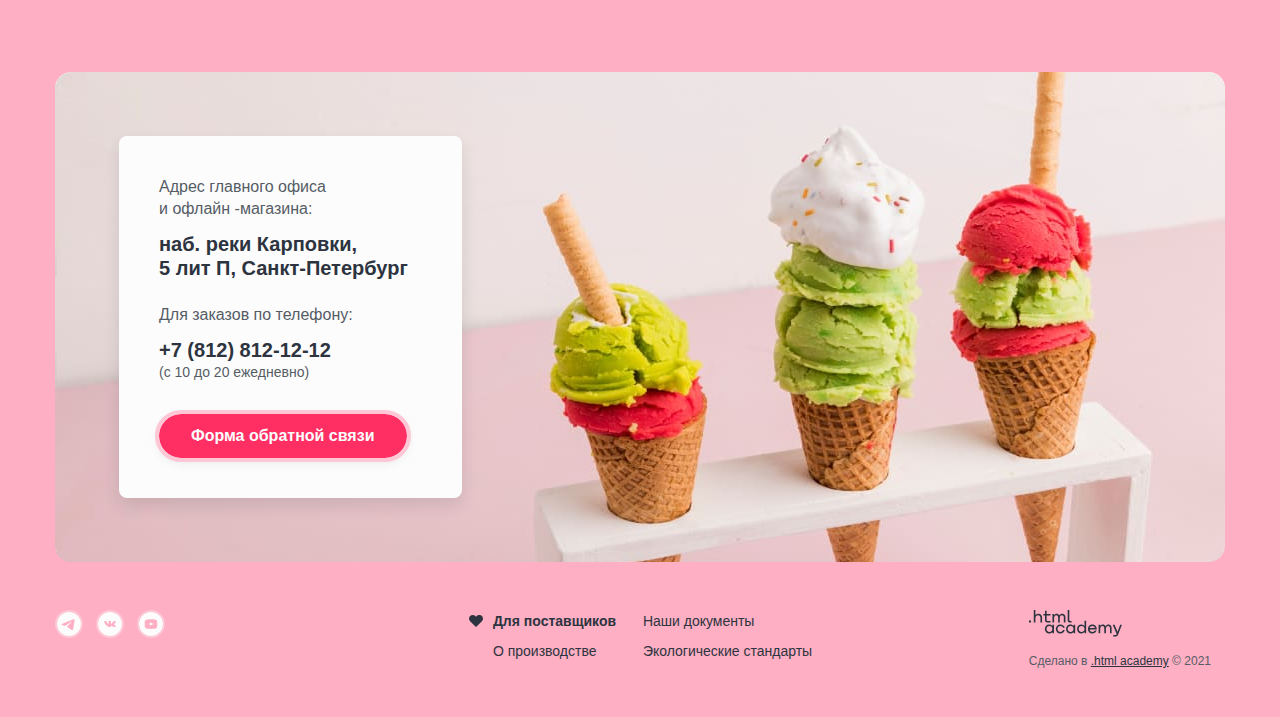
==== commit b2209235: "делаю всплывающие окна на главной" ====
--- a/index.html
+++ b/index.html
@@ -7,7 +7,7 @@
     <link rel="stylesheet" href="styles/styles.css">
   </head>
 
-  <body>
+  <body class="pink-bg">
     <div class="page-wrapper">
       <header class="header main-header">
         <nav class="navigation">
@@ -63,11 +63,57 @@
                 Вход
               </a>
             </li>
-            <li class="user-menu-item">
+            <li class="user-menu-item popover-cart-open">
               <a class="user-menu-link cart-link" href="#">
                 <span class="visually-hidden">Корзина.</span>
                 2 товара
               </a>
+
+              <div class="popover popover-cart">
+                <div class="popover-content">
+                  <h2 class="popover-title">Корзина</h2>
+                  <ul class="cart-items-list">
+                    <li class="cart-item">
+                      <img src="images/raspberry.png" width="46" height="46" alt="Малинка.">
+                      <div class="cart-item-info-wrapper">
+                        <p class="cart-item-title">Малинка</p>
+                        <p class="cart-item-info">1 кг х 310 ₽</p>
+                      </div>
+                      <p class="cart-item-price">310 ₽</p>
+                      <button type="button" class="delete-cart-item-button">
+                        <svg class="delete-cart-item-icon" width="10" height="10" viewBox="0 0 10 10" fill="none"
+                          xmlns="http://www.w3.org/2000/svg">
+                          <path fill-rule="evenodd" clip-rule="evenodd"
+                            d="M9.803 1.138A.667.667 0 1 0 8.86.195L5 4.056 1.137.196a.667.667 0 1 0-.943.942L4.056 5 .196 8.86a.667.667 0 0 0 .942.943L5 5.942 8.86 9.803a.667.667 0 1 0 .943-.943L5.942 5l3.861-3.862Z"
+                            fill="#2D3440" />
+                        </svg>
+                        <span class="visually-hidden">Удалить из корзины.</span>
+                      </button>
+                    </li>
+                    <li class="cart-item">
+                      <img src="images/bubble-gum.png" width="46" height="46" alt="Бабл-гам.">
+                      <div class="cart-item-info-wrapper">
+                        <p class="cart-item-title">Бабл-гам</p>
+                        <p class="cart-item-info">1,5 кг х 320 ₽</p>
+                      </div>
+                      <p class="cart-item-price">480 ₽</p>
+                      <button type="button" class="delete-cart-item-button">
+                        <svg class="delete-cart-item-icon" width="10" height="10" viewBox="0 0 10 10" fill="none"
+                          xmlns="http://www.w3.org/2000/svg">
+                          <path fill-rule="evenodd" clip-rule="evenodd"
+                            d="M9.803 1.138A.667.667 0 1 0 8.86.195L5 4.056 1.137.196a.667.667 0 1 0-.943.942L4.056 5 .196 8.86a.667.667 0 0 0 .942.943L5 5.942 8.86 9.803a.667.667 0 1 0 .943-.943L5.942 5l3.861-3.862Z"
+                            fill="#2D3440" />
+                        </svg>
+                        <span class="visually-hidden">Удалить из корзины.</span>
+                      </button>
+                    </li>
+                  </ul>
+                  <div class="cart-confirm-wrapper">
+                    <button class="button pink-button cart-submit-button" type="button"> Оформить заказ</button>
+                    <p class="order-sum">Итого: <span class="cart-sum">790 ₽</span></p>
+                  </div>
+                </div>
+              </div>
             </li>
           </ul>
         </div>
@@ -107,6 +153,16 @@
                   <span class="visually-hidden">Следующий товар.</span>
                 </button>
               </div>
+
+              <div class="ice-cream-preview first-preview">
+                <img class="ice-cream-preview-img" src="images/ice-cream-2.png" alt="Банановое мороженое." width="100"
+                  height="150">
+              </div>
+
+              <div class="ice-cream-preview second-preview">
+                <img class="ice-cream-preview-img" src="images/ice-cream-3.png" alt="Карамельный пломбир." width="100"
+                  height="150">
+              </div>
             </div>
           </div>
 
@@ -189,7 +245,7 @@
             <li class="product-list-item">
               <a class="product-list-link" href="#">
                 <img class="product-img" src="images/raspberry.png" alt="" width="168" height="168">
-                <h2 class="product-title">Малинка</h2>
+                <h3 class="product-title">Малинка</h3>
                 <p class="product-description">Сливочное мороженое с&nbsp;малиновым джемом</p>
               </a>
               <div class="price-wrapper">
@@ -202,7 +258,7 @@
             <li class="product-list-item">
               <a class="product-list-link" href="#">
                 <img class="product-img" src="images/pistachio.png" alt="" width="168" height="168">
-                <h2 class="product-title">Фисташка</h2>
+                <h3 class="product-title">Фисташка</h3>
                 <p class="product-description">Фисташковый пломбир с&nbsp;кусочками шоколада</p>
               </a>
               <div class="price-wrapper">
@@ -215,7 +271,7 @@
             <li class="product-list-item">
               <a class="product-list-link" href="#">
                 <img class="product-img" src="images/blueberry.png" alt="" width="168" height="168">
-                <h2 class="product-title">Черника</h2>
+                <h3 class="product-title">Черника</h3>
                 <p class="product-description">Крем-брюле с&nbsp;черничным джемом</p>
               </a>
               <div class="price-wrapper">
@@ -228,7 +284,7 @@
             <li class="product-list-item">
               <a class="product-list-link" href="#">
                 <img class="product-img" src="images/bubble-gum.png" alt="" width="168" height="168">
-                <h2 class="product-title">Бабл-гам</h2>
+                <h3 class="product-title">Бабл-гам</h3>
                 <p class="product-description">Ванильный пломбир со&nbsp;сладкой посыпкой</p>
               </a>
               <div class="price-wrapper">
@@ -249,22 +305,21 @@
               производства на развес</p>
             <ul class="about-us-list">
               <li class="about-us-item ice-cream-icon">
-                <p class="about-us-text">Всё наше мороженое изготавливается на собственном производстве с
-                  использованием
-                  современного оборудования и проверенных временем технологий.</p>
+                Всё наше мороженое изготавливается на собственном производстве с
+                использованием современного оборудования и проверенных временем технологий.
               </li>
               <li class="about-us-item cow-icon">
-                <p class="about-us-text">Закупка ингредиентов производится только
-                  у&nbsp;проверенных фермерских хозяйств, с которыми нас&nbsp;связывает долговременное сотрудничество.
-                </p>
+                Закупка ингредиентов производится только
+                у&nbsp;проверенных фермерских хозяйств, с которыми нас&nbsp;связывает долговременное сотрудничество.
+
               </li>
               <li class="about-us-item leaf-icon">
-                <p class="about-us-text">Для приготовления мороженого используются сливки и молоко высочайшего качества.
-                  Все ингредиенты и&nbsp;добавки произведены из натурального сырья.</p>
+                Для приготовления мороженого используются сливки и молоко высочайшего качества.
+                Все ингредиенты и&nbsp;добавки произведены из натурального сырья.
               </li>
               <li class="about-us-item termo-icon">
-                <p class="about-us-text">Доставка нашего мороженого осуществляется в специальном термопаке, который не
-                  даёт мороженому растаять и позволяет сохранить превосходный вкус.</p>
+                Доставка нашего мороженого осуществляется в специальном термопаке, который не
+                даёт мороженому растаять и позволяет сохранить превосходный вкус.
               </li>
             </ul>
           </section>
@@ -272,8 +327,10 @@
 
         <div class="news-wrapper">
           <section class="news">
-            <h2 class="news-title">Новое в нашем блоге</h2>
-            <h3 class="news-theme">10 способов сервировки фруктовых щербетов к&nbsp;столу</h3>
+            <a class="news-link" href="#">
+              <h2 class="news-title">Новое в нашем блоге</h2>
+              <h3 class="news-theme">10 способов сервировки фруктовых щербетов к&nbsp;столу</h3>
+            </a>
           </section>
 
           <div class="newsletter-wrapper">
@@ -288,7 +345,7 @@
                 <label class="visually-hidden" for="subscription">Ваш e-mail.</label>
                 <input class="field subscription-field" type="email" name="email" placeholder="email@example.com"
                   id="subscription" required>
-                <button class="button pink-button" type="submit">Отправить</button>
+                <button class="button pink-button subscription-submit-button" type="submit">Отправить</button>
               </form>
             </section>
           </div>
--- a/styles/styles.css
+++ b/styles/styles.css
@@ -42,6 +42,18 @@
   background-color: #feafc3;
   padding: 0;
   margin: 0;
+}
+
+.pink-bg {
+  background-color: #feafc3;
+}
+
+.blue-bg {
+  background-color: #69a9ff;
+}
+
+.yellow-bg {
+  background-color: #fcc850;
 }
 
 .button {
@@ -58,6 +70,7 @@
   outline: 4px solid #fec7d5;
   box-shadow: 0 4px 12px rgba(45, 52, 64, 0.1);
   cursor: pointer;
+  transition: background-color 0.2s, outline 0.2s, color 0.2s;
 }
 
 .button:hover {
@@ -141,6 +154,14 @@
   margin-right: 15px;
 }
 
+.logo-link:hover {
+  opacity: 0.6;
+}
+
+.logo-link:active {
+  opacity: 0.3;
+}
+
 .navigation {
   display: flex;
   flex-wrap: wrap;
@@ -163,6 +184,24 @@
   color: #2d3440;
   text-decoration: none;
   padding: 8px 16px;
+  border-radius: 30px;
+}
+
+.navigation-link:hover,
+.user-menu-link:hover {
+  background-color: rgba(252, 252, 252, 0.5);
+  border-radius: 30px;
+}
+
+.navigation-link:active,
+.user-menu-link:active {
+  background-color: #fcfcfc;
+}
+
+.navigation-link:focus,
+.user-menu-link:focus {
+  background-color: rgba(252, 252, 252, 0.5);
+  outline: 2px solid #2d3440;
 }
 
 .catalog-link {
@@ -170,6 +209,27 @@
   background: url("../images/arrow.svg") no-repeat right 16px center;
 }
 
+.navigation-link-current {
+  color: #fcfcfc;
+  background: url("../images/arrow-white.svg") no-repeat right 16px center;
+  background-color: #ff4a78;
+}
+
+.navigation-link-current:hover {
+  opacity: 0.6;
+  background-color: #ff4a78;
+}
+
+.navigation-link-current:active {
+  opacity: 0.3;
+}
+
+.navigation-link-current:focus {
+  background-color: #ff4a78;
+  outline: 2px solid #000000;
+  opacity: 1;
+}
+
 .user-menu-wrapper {
   display: flex;
   flex-wrap: wrap;
@@ -183,6 +243,10 @@
   margin: 0;
   padding: 0;
   list-style-type: none;
+}
+
+.user-menu-item {
+  position: relative;
 }
 
 .phone-link {
@@ -191,6 +255,14 @@
   line-height: 20px;
   color: #2d3440;
   text-decoration: none;
+}
+
+.phone-link:hover {
+  opacity: 0.6;
+}
+
+.phone-link:active {
+  opacity: 0.3;
 }
 
 .user-menu-link {
@@ -202,6 +274,10 @@
   border-radius: 30px;
   text-decoration: none;
   padding: 6px 16px;
+}
+
+.user-menu-link-active {
+  background-color: #ff4a78;
 }
 
 .search-link {
@@ -246,7 +322,7 @@
 
 .slider-left-column {
   width: 470px;
-  padding-left: 70px;
+  padding: 20px 0 0 70px;
 }
 
 .slider-product-title {
@@ -306,17 +382,37 @@
   cursor: default;
 }
 
-.slider-image {
-  padding: 21px 0 0 20px;
+.slider-right-column {
   position: relative;
-}
-
-.slider-image::before {
+  display: flex;
+  flex-wrap: wrap;
+  align-items: center;
+}
+
+.slider-right-column::before {
   content: "";
+  display: block;
   width: 312px;
   height: 312px;
+  background-color: rgb(252, 252, 252, 0.4);
+  border-radius: 50%;
   position: absolute;
-  background-color: #ffcbd8;
+  top: 50%;
+  left: 20px;
+  transform: translateY(-46%);
+  z-index: -1;
+}
+
+.slider-image {
+  padding: 20px 65px 0 20px;
+}
+
+.slider-controls {
+  width: 350px;
+  display: flex;
+  justify-content: space-between;
+  position: absolute;
+  top: 49%;
 }
 
 .slider-next {
@@ -329,6 +425,28 @@
   left: 12px;
 }
 
+.ice-cream-preview {
+  opacity: 0.3;
+  padding-top: 25px;
+  cursor: pointer;
+}
+
+.ice-cream-preview:not(:last-child) {
+  margin-right: 39px;
+}
+
+.ice-cream-preview::before {
+  content: "";
+  width: 100px;
+  height: 100px;
+  border-radius: 50%;
+  background-color: #fcfcfc;
+  position: absolute;
+  top: 50%;
+  transform: translateY(-35%);
+  z-index: -1;
+}
+
 .slider-pagination-wrapper {
   display: flex;
   flex-wrap: wrap;
@@ -336,7 +454,7 @@
 }
 
 .slider-pagination {
-  padding: 0;
+  padding: 5px 0 0;
   margin: 0;
   display: flex;
   gap: 8px;
@@ -374,7 +492,7 @@
   padding: 0;
   margin: 0;
   display: flex;
-  gap: 16px;
+  gap: 10px;
   list-style-type: none;
 }
 
@@ -407,13 +525,13 @@
 .raspberry-gift {
   background-image: url("../images/raspberry-present.png");
   background-repeat: no-repeat;
-  background-position: right;
+  background-position: right bottom;
 }
 
 .marshmallow-gift {
   background-image: url("../images/marshmallow-present.png");
   background-repeat: no-repeat;
-  background-position: right;
+  background-position: right bottom;
 }
 
 .gift-title {
@@ -429,6 +547,10 @@
   width: 330px;
   padding: 0;
   margin: 0 0 28px 0;
+}
+
+.gift-button {
+  max-width: 250px;
 }
 
 .popular-products {
@@ -442,7 +564,7 @@
 .product-list {
   display: grid;
   grid-template-columns: 270px 270px 270px 270px;
-  gap: 30px;
+  gap: 90px 30px;
   list-style-type: none;
   padding: 0;
   margin: 0;
@@ -460,7 +582,7 @@
   display: block;
   box-shadow: 0 4px 12px rgba(45, 52, 64, 0.1);
   position: absolute;
-  top: -55px;
+  top: -50px;
 }
 
 .product-list-link {
@@ -481,7 +603,7 @@
 }
 
 .product-description {
-  margin: 0 0 20px 0;
+  margin: 0 0 16px 0;
   padding: 0;
   color: #565c66;
   text-align: center;
@@ -492,6 +614,7 @@
   font-size: 20px;
   line-height: 24px;
   color: #2d3440;
+  max-width: 150px;
 }
 
 .price-wrapper {
@@ -514,11 +637,14 @@
 }
 
 .add-to-cart-button:hover {
-  opacity: 0.6;
+  background-image: url("../images/cart.svg");
+  background-color: #fcfcfc;
+  outline: 2px solid #ff4a78;
+  outline-offset: -2px;
 }
 
 .add-to-cart-button:active {
-  opacity: 0.3;
+  background-color: #ffcbdb;
 }
 
 .add-to-cart-button:focus {
@@ -543,7 +669,7 @@
 }
 
 .about-us {
-  padding: 56px 40px;
+  padding: 60px 40px;
   margin: 20px;
   display: inline-block;
   background-color: #ffffff;
@@ -557,9 +683,9 @@
 .about-us-list {
   display: grid;
   grid-template-columns: 505px 505px;
-  gap: 32px 40px;
-  margin: 0;
-  padding: 0;
+  gap: 40px 35px;
+  margin: 0;
+  padding: 0 0 0 3px;
   list-style-type: none;
 }
 
@@ -583,11 +709,6 @@
 
 .termo-icon {
   background: url("../images/termo-icon.svg") no-repeat left top;
-}
-
-.about-us-text {
-  margin: 0;
-  padding: 0;
 }
 
 .news-wrapper {
@@ -611,6 +732,7 @@
 }
 
 .news-title {
+  max-width: 300px;
   font-weight: 400;
   font-size: 16px;
   line-height: 20px;
@@ -620,6 +742,7 @@
 }
 
 .news-theme {
+  color: #2d3440;
   font-weight: 700;
   font-size: 24px;
   line-height: 30px;
@@ -628,9 +751,13 @@
   padding: 0;
 }
 
+.news-link {
+  text-decoration: none;
+  color: #565c66;
+}
+
 .newsletter {
   display: inline-block;
-  width: 570px;
   color: #565c66;
   background-color: #fcfcfc;
   border-radius: 16px;
@@ -640,6 +767,7 @@
 }
 
 .newsletter-wrapper {
+  width: 570px;
   background-color: #1e90ff;
   background-image: url("../images/subscribtion-bg.png");
   background-repeat: no-repeat;
@@ -660,6 +788,10 @@
 
 .subscription-field {
   width: 332px;
+}
+
+.subscription-submit-button {
+  width: 160px;
 }
 
 .delivery {
@@ -678,11 +810,17 @@
 
 .delivery-left-column {
   width: 380px;
-  margin-left: 36px;
+  margin: 5px 0 0 36px;
 }
 
 .delivery-title {
   text-align: left;
+  margin-bottom: 24px;
+}
+
+.delivery-description {
+  padding: 0;
+  margin: 0;
 }
 
 .delivery-form {
@@ -853,12 +991,16 @@
   padding: 48px 14px 48px 0;
 }
 
+.footer-social-list {
+  gap: 13px;
+}
+
 .footer-menu {
   padding: 0;
-  margin: 0;
+  margin: 0 0 0 100px;
   width: 356px;
-  display: flex;
-  flex-wrap: wrap;
+  display: grid;
+  grid-template-columns: 150px 210px;
   list-style-type: none;
 }
 
@@ -880,7 +1022,7 @@
   font-size: 12px;
   line-height: 16px;
   padding: 0;
-  margin: 0;
+  margin: 10px 0 0;
 }
 
 .html-academy-link {
@@ -918,3 +1060,330 @@
   border: 2px solid #2d3440;
   outline: none;
 }
+
+/* Каталог */
+
+.page-header {
+  margin-bottom: 32px;
+}
+
+.inner-header {
+  margin-bottom: 40px;
+}
+
+.breadcrumbs {
+  display: flex;
+  flex-wrap: wrap;
+  gap: 8px;
+  font-weight: 700;
+  font-size: 14px;
+  line-height: 20px;
+  color: #2d3440;
+  list-style-type: none;
+  padding: 0;
+  margin: 0 0 16px 0;
+}
+
+.breadcrumbs-link {
+  color: #2d3440;
+  text-decoration: none;
+}
+
+.breadcrumbs-item {
+  padding-right: 20px;
+}
+
+.breadcrumbs-item:not(:last-child) {
+  background: url("../images/breadcrumb-arrows.svg") no-repeat right center;
+}
+
+.catalog-type-title {
+  text-align: left;
+}
+
+.filters {
+  display: flex;
+  width: 823px;
+  margin-bottom: 95px;
+}
+
+.catalog-filter-form {
+  display: flex;
+  flex-wrap: wrap;
+  font-weight: 400;
+  font-size: 14px;
+  line-height: 20px;
+  color: #2d3440;
+  gap: 16px;
+}
+
+.catalog-filter-group {
+  padding: 0;
+  margin: 0;
+  border: none;
+}
+
+.catalog-filter-list {
+  display: flex;
+  flex-wrap: wrap;
+  list-style-type: none;
+  gap: 16px;
+  margin: 0;
+  padding: 8px 16px;
+  background-color: #fec7d5;
+  border: none;
+  border-radius: 20px;
+}
+
+.select-control {
+  font-family: inherit;
+  font-size: 14px;
+  min-width: 196px;
+  padding: 8px 16px;
+  background-color: #fec7d5;
+  border: none;
+  border-radius: 20px;
+  cursor: pointer;
+}
+
+.filter-title {
+  margin: 0 0 8px 0;
+  padding: 0;
+}
+
+.range-input {
+  background: transparent;
+  border: none;
+  width: 45px;
+  -webkit-appearance: textfield;
+  appearance: textfield;
+}
+
+.range-input::-webkit-outer-spin-button,
+.range-input::-webkit-inner-spin-button {
+  -webkit-appearance: none;
+  appearance: none;
+  margin: 0;
+}
+
+
+/* Range */
+.range {
+  box-sizing: border-box;
+  width: 196px;
+  height: 36px;
+  padding: 10px 16px;
+  border-radius: 20px;
+  background-color: #fec7d5;
+
+}
+
+.range-scale {
+  position: relative;
+  height: 2px;
+  background-color: rgb(86, 92, 102, 0.3);
+  border-radius: 3px;
+  margin-top: 7px;
+}
+
+.range-bar {
+  position: absolute;
+  height: 2px;
+  background-color: #565c66;
+}
+
+.range-toggle {
+  position: absolute;
+  width: 16px;
+  height: 16px;
+  background: #fcfcfc;
+  outline: 6px solid #2d3440;
+  outline-offset: -6px;
+  border: none;
+  border-radius: 50%;
+  cursor: pointer;
+}
+
+.range-toggle:hover {
+  background-color: #2d3440;
+  outline: 6px solid #fcfcfc;
+}
+
+.range-toggle:active {
+  outline: 6px solid #2d3440;
+}
+
+.toggle-min {
+  top: -8px;
+  left: -10px;
+}
+
+.toggle-max {
+  top: -8px;
+  right: -10px;
+}
+
+/* Control */
+.control {
+  position: relative;
+  display: block;
+  padding-left: 24px;
+  cursor: pointer;
+}
+
+/* Mark */
+.control-mark {
+  position: absolute;
+  top: 2px;
+  left: 0;
+  width: 16px;
+  height: 16px;
+  border: 1.5px solid #000000;
+  border-radius: 50%;
+}
+
+.control:hover .control-mark {
+  border-color: #fcfcfc;
+}
+
+.control-input:disabled + .control-mark {
+  opacity: 0.5;
+}
+
+.control-input:disabled:hover + .control-mark {
+  border: 1.3px solid #000000;
+}
+
+.control-input[type="radio"]:checked + .control-mark::before {
+  position: absolute;
+  top: 5px;
+  left: 5px;
+  width: 6px;
+  height: 6px;
+  background-color: #242424;
+  content: "";
+  border-radius: 50%;
+}
+
+.control-input[type="checkbox"] + .control-mark {
+  border-radius: 3px;
+}
+
+/* Popover */
+.popover {
+  position: absolute;
+  top: 35px;
+  right: 0;
+  z-index: 1;
+  box-sizing: border-box;
+  width: 440px;
+  padding: 48px;
+  font-family: inherit;
+  color: #2d3440;
+  background-color: #fcfcfc;
+  min-height: 156px;
+  box-shadow: 0 15px 40px rgba(45, 52, 64, 0.12);
+  border-radius: 4px;
+  display: none;
+}
+
+.popover-cart-open:hover .popover-cart {
+  display: block;
+}
+
+.popover-cart:hover {
+  display: block;
+}
+
+.popover-content {
+  height: 100%;
+}
+
+.popover-title {
+  font-weight: 700;
+  font-size: 24px;
+  line-height: 30px;
+  padding: 0;
+  margin: 0 0 25px 0;
+}
+
+.cart-items-list {
+  padding: 0;
+  margin: 0;
+  list-style-type: none;
+}
+
+.cart-item {
+  display: grid;
+  grid-template-columns: 46px 150px 83px 20px;
+  gap: 16px;
+  align-items: center;
+  position: relative;
+}
+
+.cart-item:not(:last-child) {
+  margin-bottom: 15px;
+}
+
+.cart-item:last-child {
+  margin-bottom: 50px;
+}
+
+.cart-item-title {
+  padding: 0;
+  margin: 0 0 4px 0;
+  font-weight: 700;
+  font-size: 18px;
+  line-height: 22px;
+}
+
+.cart-item-info {
+  padding: 0;
+  margin: 0;
+  color: #b9b9b9;
+  font-weight: 400;
+  font-size: 14px;
+  line-height: 20px;
+}
+
+.cart-item-price {
+  font-weight: 700;
+  font-size: 18px;
+  line-height: 22px;
+}
+
+.delete-cart-item-button {
+  width: 16px;
+  height: 16px;
+  border: none;
+  background-color: transparent;
+  cursor: pointer;
+}
+
+.cart-submit-button {
+  position: relative;
+  width: 200px;
+}
+
+.cart-submit-button::before {
+  content: "";
+  height: 1px;
+  background-color: #e7e7e7;
+  width: 345px;
+  position: absolute;
+  top: -32px;
+  left: 0;
+}
+
+.cart-confirm-wrapper {
+  display: flex;
+  flex-wrap: wrap;
+  align-items: center;
+  justify-content: space-between;
+}
+
+.order-sum {
+  font-weight: 700;
+  font-size: 18px;
+  line-height: 22px;
+}
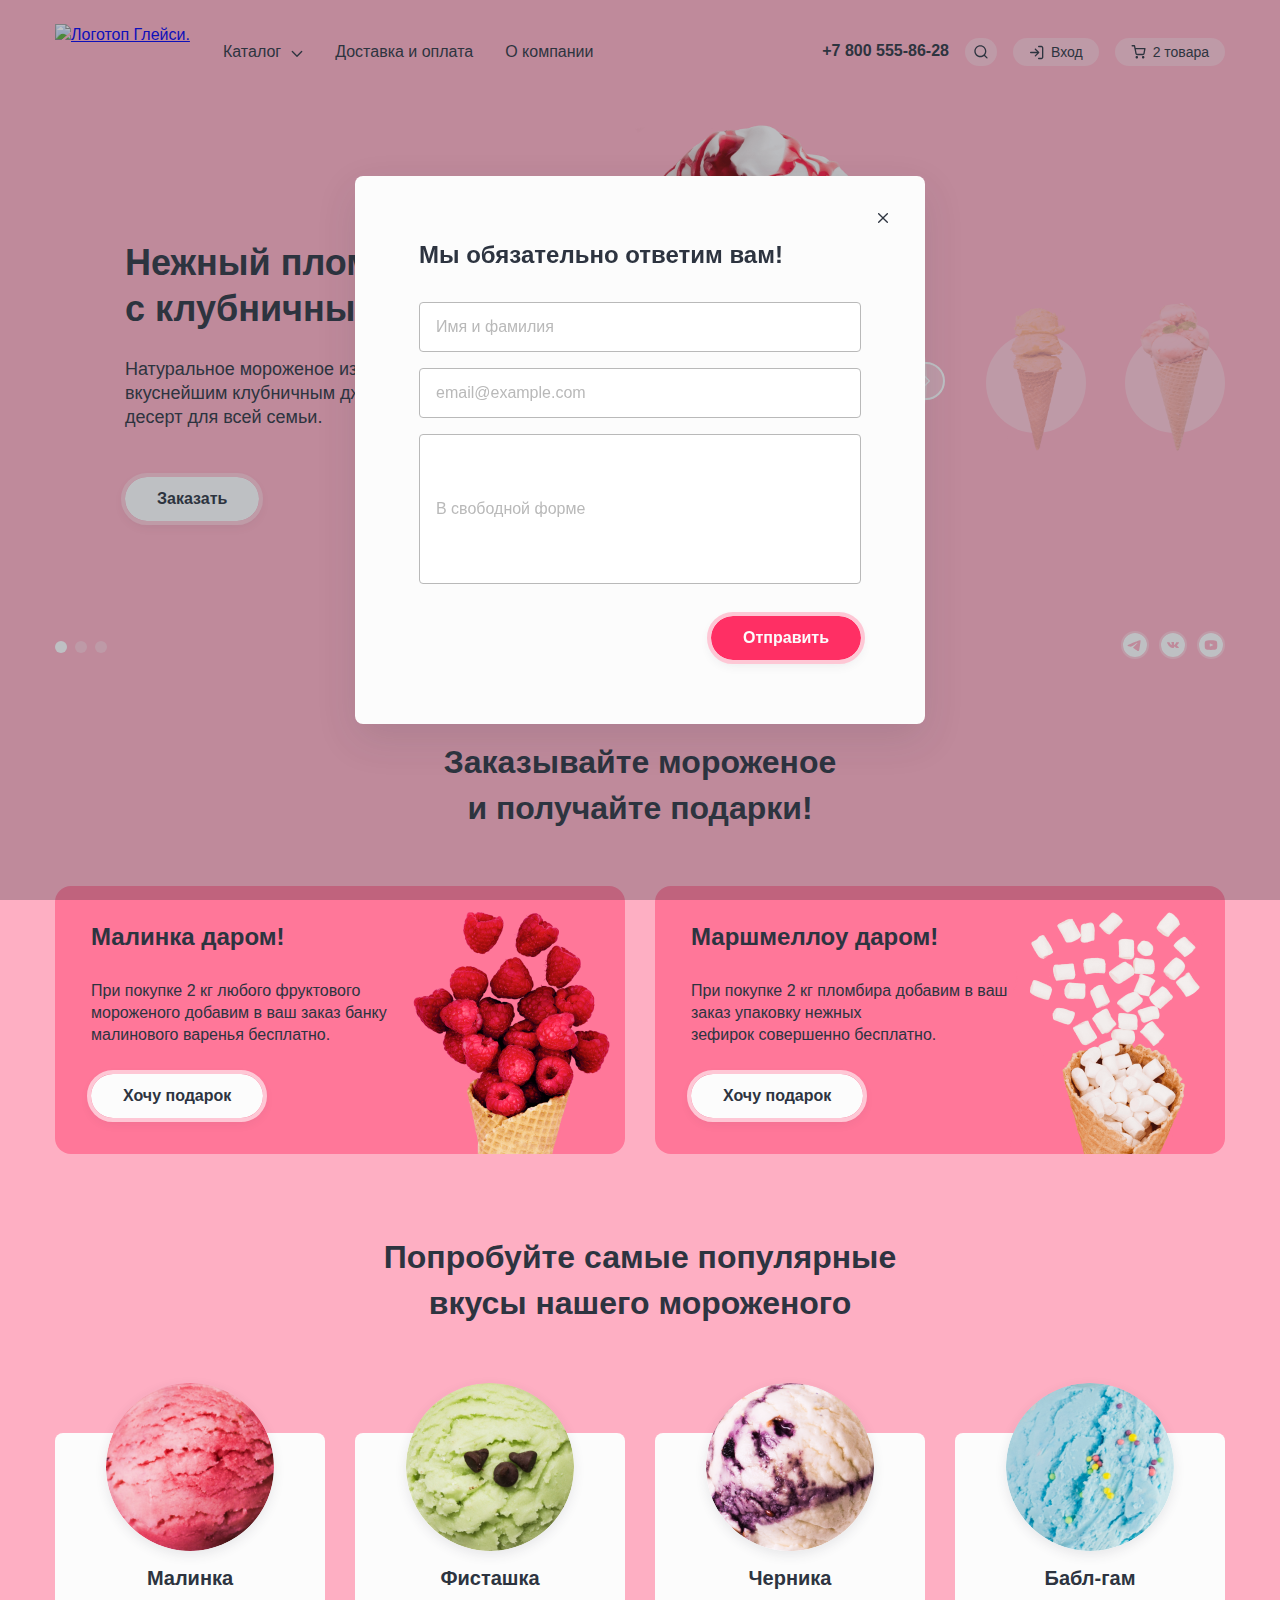
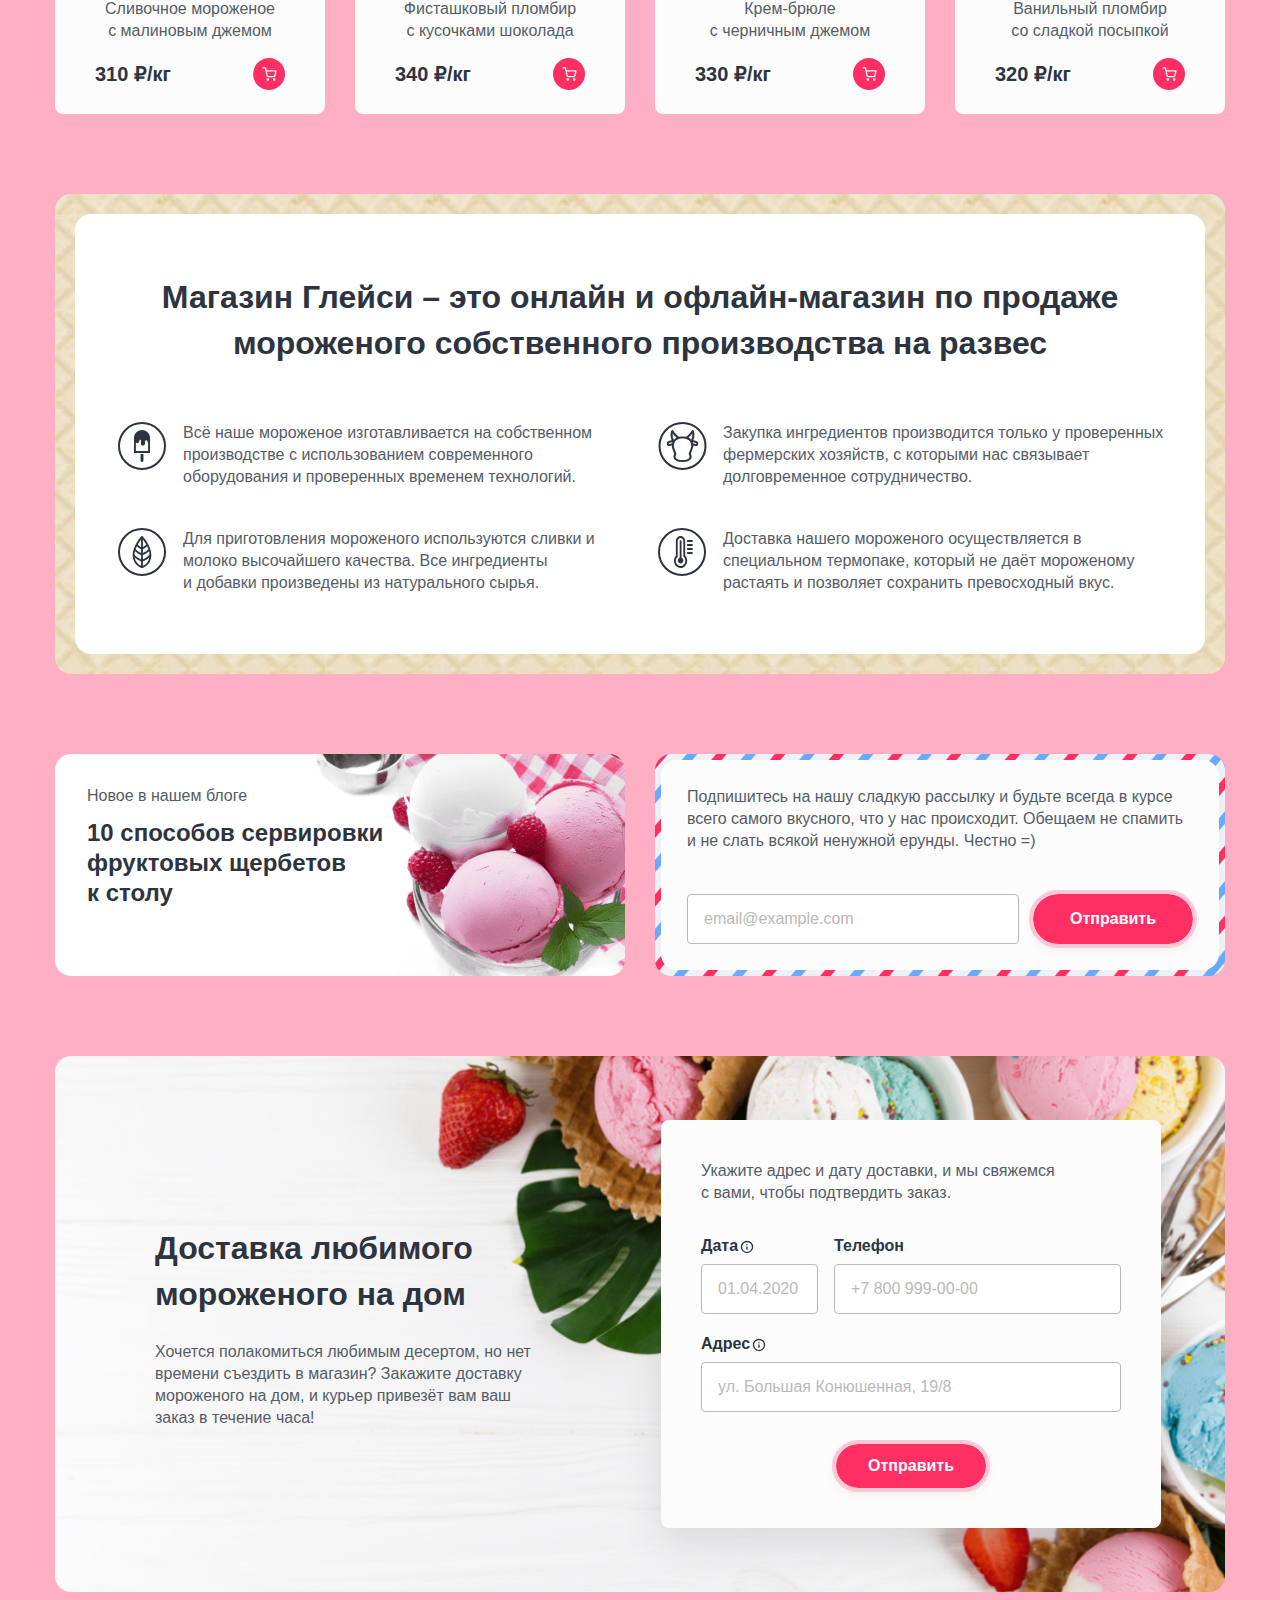
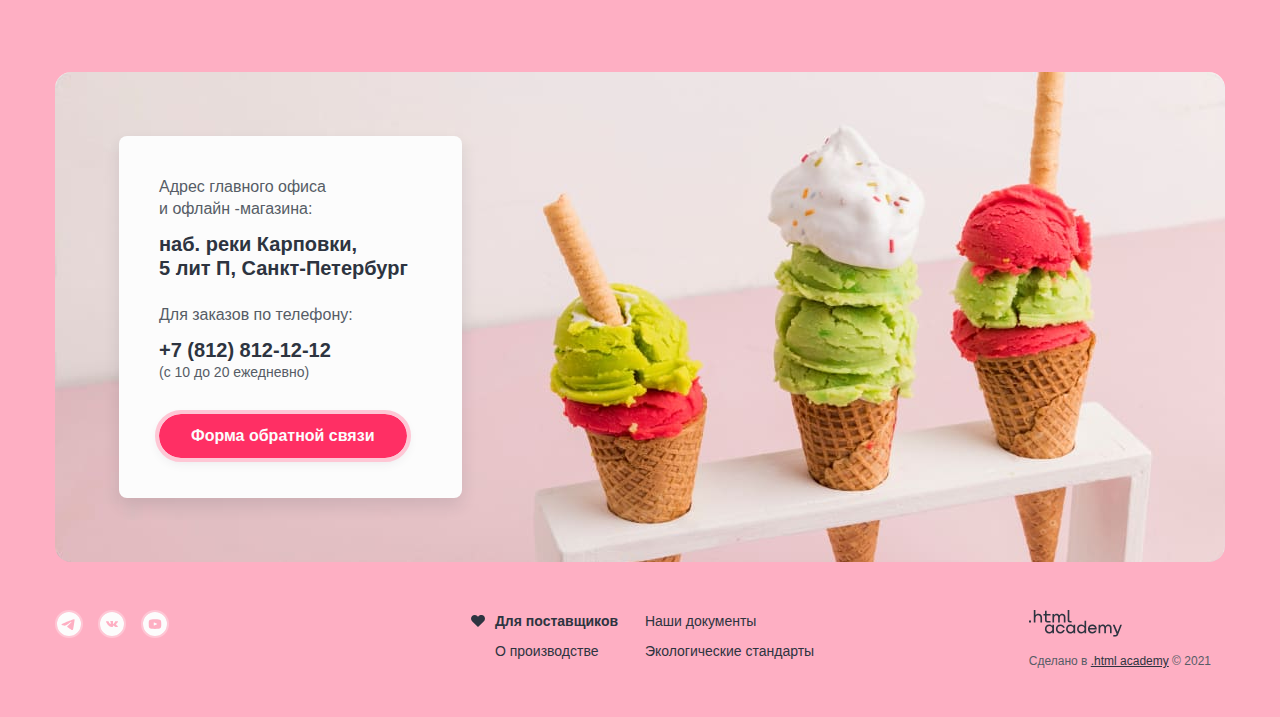
==== commit a02642e2: "модальное окно готово" ====
--- a/index.html
+++ b/index.html
@@ -3,7 +3,7 @@
 
   <head>
     <meta charset="utf-8">
-    <title>HTML Academy: Глейси</title>
+    <title>Glaccy Shop: магазин мороженого</title>
     <link rel="stylesheet" href="styles/styles.css">
   </head>
 
@@ -15,27 +15,35 @@
             <img class="logo" src="images/logo.svg" alt="Логотоп Глейси." width="137" height="56">
           </a>
           <ul class="navigation-list">
-            <li class="navigation-item">
+            <li class="navigation-item catalog-item">
               <a class="navigation-link catalog-link" href="catalog.html">
                 Каталог
-              </a>
-              <ul class="submenu" hidden>
-                <li class="submenu-item new-items">
-                  <a class="submenu-link" href="#">Новинки</a>
-                </li>
-                <li class="submenu-item">
-                  <a class="submenu-link" href="#">Сливочное</a>
-                </li>
-                <li class="submenu-item">
-                  <a class="submenu-link" href="#">Щербеты</a>
-                </li>
-                <li class="submenu-item">
-                  <a class="submenu-link" href="#">Фруктовый лед</a>
-                </li>
-                <li class="submenu-item">
-                  <a class="submenu-link" href="#">Мелорин</a>
-                </li>
-              </ul>
+                <svg class="catalog-arrow" width="12" height="7" viewBox="0 0 12 7" fill="none"
+                  xmlns="http://www.w3.org/2000/svg">
+                  <path fill-rule="evenodd" clip-rule="evenodd"
+                    d="M1.808 1.053a.667.667 0 0 0-.943.943l4.66 4.66a.665.665 0 0 0 .955 0l4.661-4.66a.667.667 0 0 0-.942-.943L6.003 5.248 1.808 1.053Z"
+                    fill="currentColor" />
+                </svg>
+              </a>
+              <div class="submenu-wrapper">
+                <ul class="submenu">
+                  <li class="submenu-item new-items">
+                    <a class="submenu-link" href="#">Новинки</a>
+                  </li>
+                  <li class="submenu-item">
+                    <a class="submenu-link" href="catalog.html">Сливочное</a>
+                  </li>
+                  <li class="submenu-item">
+                    <a class="submenu-link" href="#">Щербеты</a>
+                  </li>
+                  <li class="submenu-item">
+                    <a class="submenu-link" href="#">Фруктовый лед</a>
+                  </li>
+                  <li class="submenu-item">
+                    <a class="submenu-link" href="#">Мелорин</a>
+                  </li>
+                </ul>
+              </div>
             </li>
             <li class="navigation-item">
               <a class="navigation-link" href="#">
@@ -49,68 +57,102 @@
             </li>
           </ul>
         </nav>
-
         <div class="user-menu-wrapper">
           <a class="phone-link" href="tel:+78005558628">+7 800 555-86-28</a>
           <ul class="user-menu">
-            <li class="user-menu-item">
+            <li class="user-menu-item popover-search-open">
               <a class="user-menu-link search-link" href="#">
                 <span class="visually-hidden">Поиск.</span>
               </a>
-            </li>
-            <li class="user-menu-item">
+              <div class="popover-wrapper popover-search-wrapper">
+                <div class="popover popover-search">
+                  <div class="popover-content">
+                    <form class="popover-search-form" action="https://echo.htmlacademy.ru/" method="post">
+                      <label class="visually-hidden" for="search-field">Поиск по сайту.</label>
+                      <input class="field popover-search-field" type="search" id="search-field" name="Поиск"
+                        placeholder="Поиск по сайту" required>
+                    </form>
+                  </div>
+                </div>
+              </div>
+            </li>
+            <li class="user-menu-item popover-auth-open">
               <a class="user-menu-link login-link" href="#">
                 Вход
               </a>
+              <div class="popover-wrapper popover-auth-wrapper">
+                <div class="popover popover-auth">
+                  <div class="popover-content">
+                    <h2 class="popover-title">Личный кабинет</h2>
+                    <form class="popover-auth-form" action="https://echo.htmlacademy.ru/" method="post">
+                      <label class="visually-hidden" for="email-field-popover">Поиск по сайту.</label>
+                      <input class="field popover-auth-field" type="email" id="email-field-popover" name="email"
+                        placeholder="email@example.com" required>
+                      <label class="visually-hidden" for="password-field-popover">Поиск по сайту.</label>
+                      <input class="field popover-auth-field" type="password" id="password-field-popover"
+                        name="password" placeholder="••••••" required>
+                      <div class="auth-confirm-wrapper">
+                        <button class="button pink-button auth-button" type="submit">Войти</button>
+                        <div class="auth-links-wrapper">
+                          <a class="auth-form-link" href="#">Забыли пароль?</a>
+                          <a class="auth-form-link" href="#">Регистрация</a>
+                        </div>
+                      </div>
+                    </form>
+                  </div>
+                </div>
+              </div>
             </li>
             <li class="user-menu-item popover-cart-open">
               <a class="user-menu-link cart-link" href="#">
                 <span class="visually-hidden">Корзина.</span>
                 2 товара
               </a>
-
-              <div class="popover popover-cart">
-                <div class="popover-content">
-                  <h2 class="popover-title">Корзина</h2>
-                  <ul class="cart-items-list">
-                    <li class="cart-item">
-                      <img src="images/raspberry.png" width="46" height="46" alt="Малинка.">
-                      <div class="cart-item-info-wrapper">
-                        <p class="cart-item-title">Малинка</p>
-                        <p class="cart-item-info">1 кг х 310 ₽</p>
-                      </div>
-                      <p class="cart-item-price">310 ₽</p>
-                      <button type="button" class="delete-cart-item-button">
-                        <svg class="delete-cart-item-icon" width="10" height="10" viewBox="0 0 10 10" fill="none"
-                          xmlns="http://www.w3.org/2000/svg">
-                          <path fill-rule="evenodd" clip-rule="evenodd"
-                            d="M9.803 1.138A.667.667 0 1 0 8.86.195L5 4.056 1.137.196a.667.667 0 1 0-.943.942L4.056 5 .196 8.86a.667.667 0 0 0 .942.943L5 5.942 8.86 9.803a.667.667 0 1 0 .943-.943L5.942 5l3.861-3.862Z"
-                            fill="#2D3440" />
-                        </svg>
-                        <span class="visually-hidden">Удалить из корзины.</span>
-                      </button>
-                    </li>
-                    <li class="cart-item">
-                      <img src="images/bubble-gum.png" width="46" height="46" alt="Бабл-гам.">
-                      <div class="cart-item-info-wrapper">
-                        <p class="cart-item-title">Бабл-гам</p>
-                        <p class="cart-item-info">1,5 кг х 320 ₽</p>
-                      </div>
-                      <p class="cart-item-price">480 ₽</p>
-                      <button type="button" class="delete-cart-item-button">
-                        <svg class="delete-cart-item-icon" width="10" height="10" viewBox="0 0 10 10" fill="none"
-                          xmlns="http://www.w3.org/2000/svg">
-                          <path fill-rule="evenodd" clip-rule="evenodd"
-                            d="M9.803 1.138A.667.667 0 1 0 8.86.195L5 4.056 1.137.196a.667.667 0 1 0-.943.942L4.056 5 .196 8.86a.667.667 0 0 0 .942.943L5 5.942 8.86 9.803a.667.667 0 1 0 .943-.943L5.942 5l3.861-3.862Z"
-                            fill="#2D3440" />
-                        </svg>
-                        <span class="visually-hidden">Удалить из корзины.</span>
-                      </button>
-                    </li>
-                  </ul>
-                  <div class="cart-confirm-wrapper">
-                    <button class="button pink-button cart-submit-button" type="button"> Оформить заказ</button>
-                    <p class="order-sum">Итого: <span class="cart-sum">790 ₽</span></p>
+              <div class="popover-wrapper popover-cart-wrapper">
+                <div class="popover popover-cart">
+                  <div class="popover-content">
+                    <h2 class="popover-title">Корзина</h2>
+                    <p class="empty-cart not-empty-cart">Ваша корзина пока<br>пуста</p>
+                    <ul class="cart-items-list">
+                      <li class="cart-item">
+                        <img src="images/raspberry.png" width="46" height="46" alt="Малинка.">
+                        <div class="cart-item-info-wrapper">
+                          <p class="cart-item-title">Малинка</p>
+                          <p class="cart-item-info">1 кг х 310 ₽</p>
+                        </div>
+                        <p class="cart-item-price">310 ₽</p>
+                        <button type="button" class="delete-cart-item-button">
+                          <svg class="delete-cart-item-icon" width="10" height="10" viewBox="0 0 10 10" fill="none"
+                            xmlns="http://www.w3.org/2000/svg">
+                            <path fill-rule="evenodd" clip-rule="evenodd"
+                              d="M9.803 1.138A.667.667 0 1 0 8.86.195L5 4.056 1.137.196a.667.667 0 1 0-.943.942L4.056 5 .196 8.86a.667.667 0 0 0 .942.943L5 5.942 8.86 9.803a.667.667 0 1 0 .943-.943L5.942 5l3.861-3.862Z"
+                              fill="#2D3440" />
+                          </svg>
+                          <span class="visually-hidden">Удалить из корзины.</span>
+                        </button>
+                      </li>
+                      <li class="cart-item">
+                        <img src="images/bubble-gum.png" width="46" height="46" alt="Бабл-гам.">
+                        <div class="cart-item-info-wrapper">
+                          <p class="cart-item-title">Бабл-гам</p>
+                          <p class="cart-item-info">1,5 кг х 320 ₽</p>
+                        </div>
+                        <p class="cart-item-price">480 ₽</p>
+                        <button type="button" class="delete-cart-item-button">
+                          <svg class="delete-cart-item-icon" width="10" height="10" viewBox="0 0 10 10" fill="none"
+                            xmlns="http://www.w3.org/2000/svg">
+                            <path fill-rule="evenodd" clip-rule="evenodd"
+                              d="M9.803 1.138A.667.667 0 1 0 8.86.195L5 4.056 1.137.196a.667.667 0 1 0-.943.942L4.056 5 .196 8.86a.667.667 0 0 0 .942.943L5 5.942 8.86 9.803a.667.667 0 1 0 .943-.943L5.942 5l3.861-3.862Z"
+                              fill="#2D3440" />
+                          </svg>
+                          <span class="visually-hidden">Удалить из корзины.</span>
+                        </button>
+                      </li>
+                    </ul>
+                    <div class="cart-confirm-wrapper">
+                      <button class="button pink-button cart-submit-button" type="button"> Оформить заказ</button>
+                      <p class="order-sum">Итого: <span class="cart-sum">790 ₽</span></p>
+                    </div>
                   </div>
                 </div>
               </div>
@@ -166,6 +208,94 @@
             </div>
           </div>
 
+          <div class="slider-product hidden-product">
+            <div class="slider-left-column">
+              <h3 class="slider-product-title">Сливочное мороженое со&nbsp;вкусом банана</h3>
+              <p class="slider-product-description">Сливочное мороженое с ярким банановым вкусом&nbsp;подарит вам
+                свежесть и наслаждение даже&nbsp;в самый жаркий летний день. </p>
+              <button class="button button-light" type="button">Заказать</button>
+            </div>
+
+            <div class="slider-right-column">
+              <img class="slider-image" src="images/ice-cream-2.png" alt="Банановое мороженое." width="306"
+                height="507">
+              <div class="slider-controls">
+                <button class="slider-button slider-prev" type="button">
+                  <svg class="slider-arrow" xmlns="http://www.w3.org/2000/svg" width="7" height="12" fill="none"
+                    viewBox="0 0 7 12">
+                    <path fill="currentColor" fill-rule="evenodd"
+                      d="M5.865 11.135a.665.665 0 0 0 .94-.94L2.604 5.994l4.201-4.202a.665.665 0 0 0-.94-.94L1.196 5.52l-.003.003c-.26.26-.26.681 0 .94l4.672 4.672Z"
+                      clip-rule="evenodd" />
+                  </svg>
+                  <span class="visually-hidden">Предыдущий товар.</span>
+                </button>
+                <button class="slider-button slider-next" type="button">
+                  <svg class="slider-arrow" xmlns="http://www.w3.org/2000/svg" width="7" height="12" fill="none"
+                    viewBox="0 0 7 12">
+                    <path fill="currentColor" fill-rule="evenodd"
+                      d="M5.865 11.135a.665.665 0 0 0 .94-.94L2.604 5.994l4.201-4.202a.665.665 0 0 0-.94-.94L1.196 5.52l-.003.003c-.26.26-.26.681 0 .94l4.672 4.672Z"
+                      clip-rule="evenodd" />
+                  </svg>
+                  <span class="visually-hidden">Следующий товар.</span>
+                </button>
+              </div>
+
+              <div class="ice-cream-preview first-preview">
+                <img class="ice-cream-preview-img" src="images/ice-cream-3.png" alt="Банановое мороженое." width="100"
+                  height="150">
+              </div>
+
+              <div class="ice-cream-preview second-preview">
+                <img class="ice-cream-preview-img" src="images/ice-cream-1.png" alt="Карамельный пломбир." width="100"
+                  height="150">
+              </div>
+            </div>
+          </div>
+
+          <div class="slider-product hidden-product">
+            <div class="slider-left-column">
+              <h3 class="slider-product-title">Карамельный пломбир с&nbsp;маршмеллоу</h3>
+              <p class="slider-product-description">Необычный сладкий десерт с карамельным топпингом и кусочками зефира
+                завоюет сердца&nbsp;сладкоежек всех возрастов.</p>
+              <button class="button button-light" type="button">Заказать</button>
+            </div>
+
+            <div class="slider-right-column">
+              <img class="slider-image" src="images/ice-cream-3.png" alt="Карамельный пломбир." width="306"
+                height="507">
+              <div class="slider-controls">
+                <button class="slider-button slider-prev" type="button">
+                  <svg class="slider-arrow" xmlns="http://www.w3.org/2000/svg" width="7" height="12" fill="none"
+                    viewBox="0 0 7 12">
+                    <path fill="currentColor" fill-rule="evenodd"
+                      d="M5.865 11.135a.665.665 0 0 0 .94-.94L2.604 5.994l4.201-4.202a.665.665 0 0 0-.94-.94L1.196 5.52l-.003.003c-.26.26-.26.681 0 .94l4.672 4.672Z"
+                      clip-rule="evenodd" />
+                  </svg>
+                  <span class="visually-hidden">Предыдущий товар.</span>
+                </button>
+                <button class="slider-button slider-next" type="button">
+                  <svg class="slider-arrow" xmlns="http://www.w3.org/2000/svg" width="7" height="12" fill="none"
+                    viewBox="0 0 7 12">
+                    <path fill="currentColor" fill-rule="evenodd"
+                      d="M5.865 11.135a.665.665 0 0 0 .94-.94L2.604 5.994l4.201-4.202a.665.665 0 0 0-.94-.94L1.196 5.52l-.003.003c-.26.26-.26.681 0 .94l4.672 4.672Z"
+                      clip-rule="evenodd" />
+                  </svg>
+                  <span class="visually-hidden">Следующий товар.</span>
+                </button>
+              </div>
+
+              <div class="ice-cream-preview first-preview">
+                <img class="ice-cream-preview-img" src="images/ice-cream-1.png" alt="Банановое мороженое." width="100"
+                  height="150">
+              </div>
+
+              <div class="ice-cream-preview second-preview">
+                <img class="ice-cream-preview-img" src="images/ice-cream-2.png" alt="Карамельный пломбир." width="100"
+                  height="150">
+              </div>
+            </div>
+          </div>
+
           <div class="slider-pagination-wrapper">
             <ol class="slider-pagination">
               <li class="slider-pagination-item">
@@ -329,7 +459,7 @@
           <section class="news">
             <a class="news-link" href="#">
               <h2 class="news-title">Новое в нашем блоге</h2>
-              <h3 class="news-theme">10 способов сервировки фруктовых щербетов к&nbsp;столу</h3>
+              <p class="news-theme">10 способов сервировки фруктовых щербетов к&nbsp;столу</p>
             </a>
           </section>
 
@@ -364,7 +494,21 @@
               заказ.</p>
             <div class="form-wrapper">
               <div class="input-wrapper">
-                <label class="delivery-form-label" for="date-field">Дата</label>
+                <span class="delivery-form-label">
+                  <label for="date-field">Дата</label>
+                  <span class="tooltip">
+                    <button class="tooltip-toggle" type="button" aria-labelledby="tooltip-label-date">
+                      <svg class="tooltip-icon" width="14" height="14" viewBox="0 0 14 14" fill="none"
+                        xmlns="http://www.w3.org/2000/svg">
+                        <path fill-rule="evenodd" clip-rule="evenodd"
+                          d="M7 2.125a4.875 4.875 0 1 0 0 9.75 4.875 4.875 0 0 0 0-9.75ZM.792 7a6.209 6.209 0 1 1 12.417 0A6.209 6.209 0 0 1 .792 7ZM7 6.333c.368 0 .667.299.667.667v2.217a.667.667 0 0 1-1.334 0V7c0-.368.299-.667.667-.667Zm0-2.216A.667.667 0 0 0 7 5.45h.006a.667.667 0 0 0 0-1.333H7Z"
+                          fill="currentColor" />
+                      </svg>
+                    </button>
+                    <span class="tooltip-text" role="tooltip" id="tooltip-label-date">Укажите желаемую дату и&nbsp;мы
+                      свяжемся с вами для подтверждения заказа</span>
+                  </span>
+                </span>
                 <input class="field date-field" type="text" name="date" placeholder="01.04.2020" id="date-field"
                   required>
               </div>
@@ -374,7 +518,22 @@
                   id="phone-field" required>
               </div>
               <div class="input-wrapper">
-                <label class="delivery-form-label" for="addres-field">Адрес</label>
+                <span class="delivery-form-label delivery-form-label-icon">
+                  <label for="address-field">Адрес</label>
+                  <span class="tooltip">
+                    <button class="tooltip-toggle" type="button" aria-labelledby="tooltip-label-address">
+                      <svg class="tooltip-icon" width="14" height="14" viewBox="0 0 14 14" fill="none"
+                        xmlns="http://www.w3.org/2000/svg">
+                        <path fill-rule="evenodd" clip-rule="evenodd"
+                          d="M7 2.125a4.875 4.875 0 1 0 0 9.75 4.875 4.875 0 0 0 0-9.75ZM.792 7a6.209 6.209 0 1 1 12.417 0A6.209 6.209 0 0 1 .792 7ZM7 6.333c.368 0 .667.299.667.667v2.217a.667.667 0 0 1-1.334 0V7c0-.368.299-.667.667-.667Zm0-2.216A.667.667 0 0 0 7 5.45h.006a.667.667 0 0 0 0-1.333H7Z"
+                          fill="currentColor" />
+                      </svg>
+                    </button>
+                    <span class="tooltip-text" role="tooltip" id="tooltip-label-address">Введите название<br>улицы, дома
+                      и квартиры</span>
+                  </span>
+                </span>
+
                 <input class="field address-field" type="text" name="address" placeholder="ул. Большая Конюшенная, 19/8"
                   id="address-field" required>
               </div>
@@ -450,7 +609,7 @@
         </ul>
 
         <div class="html-academy">
-          <a href="https://htmlacademy.ru/" target="_blank">
+          <a class="html-logo-link" href="https://htmlacademy.ru/" target="_blank">
             <img class="html-logo" src="images/htmlacademy-logo.svg" alt="Логотип html-academy." width="93" height="27">
           </a>
           <p class="made-in-html">Сделано в <a class="html-academy-link" href="https://htmlacademy.ru/"
@@ -458,6 +617,30 @@
         </div>
       </footer>
     </div>
+
+    <div class="modal-container">
+      <div class="modal modal-feedback">
+        <button class="modal-close-button">
+          <span class="visually-hidden">Закрыть</span>
+        </button>
+        <section class="modal-content">
+          <h2 class="modal-title">Мы обязательно ответим вам!</h2>
+          <form class="modal-form" action="https://echo.htmlacademy.ru/" method="post">
+            <label class="visually-hidden" for="modal-name-field">Ваше ФИО.</label>
+            <input class="field modal-field" type="text" name="name" placeholder="Имя и фамилия" id="modal-name-field"
+              required>
+            <label class="visually-hidden" for="modal-email-field">Ваш e-mail.</label>
+            <input class="field modal-field" type="email" name="email" placeholder="email@example.com"
+              id="modal-email-field" required>
+            <label class="visually-hidden" for="modal-text-field">Комментарий.</label>
+            <input class="field modal-field text-field" type="text" name="text" placeholder="В свободной форме"
+              id="modal-text-field" required>
+            <button class="button pink-button modal-submit-button" type="submit">Отправить</button>
+          </form>
+        </section>
+      </div>
+
+    </div>
   </body>
 
 </html>
--- a/styles/styles.css
+++ b/styles/styles.css
@@ -162,6 +162,10 @@
   opacity: 0.3;
 }
 
+.logo-link:focus {
+  outline: 2px solid #ff4a78;
+}
+
 .navigation {
   display: flex;
   flex-wrap: wrap;
@@ -204,14 +208,8 @@
   outline: 2px solid #2d3440;
 }
 
-.catalog-link {
-  padding-right: 38px;
-  background: url("../images/arrow.svg") no-repeat right 16px center;
-}
-
 .navigation-link-current {
   color: #fcfcfc;
-  background: url("../images/arrow-white.svg") no-repeat right 16px center;
   background-color: #ff4a78;
 }
 
@@ -230,6 +228,109 @@
   opacity: 1;
 }
 
+.catalog-link {
+  padding-right: 38px;
+  position: relative;
+}
+
+.catalog-arrow {
+  position: absolute;
+  right: 16px;
+  top: 15px;
+}
+
+.catalog-item {
+  position: relative;
+}
+
+.catalog-item:hover .submenu-wrapper {
+  display: block;
+}
+
+.catalog-item:focus-within .submenu-wrapper {
+  display: block;
+}
+
+/* Submenu */
+.submenu-wrapper {
+  position: absolute;
+  padding-top: 15px;
+  display: none;
+  z-index: 1;
+}
+
+.submenu {
+  font-family: inherit;
+  font-weight: 400;
+  font-size: 14px;
+  line-height: 20px;
+  padding: 8px 0;
+  margin: 0;
+  list-style-type: none;
+  min-width: 140px;
+  color: #2d3440;
+  background: #fcfcfc;
+  box-shadow: 0 8px 16px rgba(45, 52, 64, 0.12);
+  border-radius: 4px;
+}
+
+.submenu-item {
+  padding: 6px 16px;
+}
+
+.submenu-item:hover {
+  cursor: pointer;
+  background-color: #ffcbdb;
+}
+
+.submenu-item:active {
+  background-color: #ff7799;
+}
+
+.submenu-link:focus-within {
+  outline: 2px solid #ff2f64;
+}
+
+.submenu-link {
+  display: block;
+  color: #2d3440;
+  text-decoration: none;
+}
+
+.submenu-item-current {
+  background-color: #ff4a78;
+}
+
+.submenu-item-current:hover {
+  background-color: #ff4a78;
+  cursor: default;
+}
+
+.submenu-link-current {
+  color: #fcfcfc;
+}
+
+.submenu-link-current:hover {
+  cursor: default;
+}
+
+.new-items {
+  font-weight: 700;
+  padding-bottom: 12px;
+  position: relative;
+}
+
+.new-items::after {
+  content: "";
+  height: 1px;
+  bottom: 0;
+  position: absolute;
+  background-color: #b9b9b9;
+  width: 103px;
+}
+
+
+
 .user-menu-wrapper {
   display: flex;
   flex-wrap: wrap;
@@ -263,6 +364,10 @@
 
 .phone-link:active {
   opacity: 0.3;
+}
+
+.phone-link:focus {
+  outline: 2px solid #ff2f64;
 }
 
 .user-menu-link {
@@ -318,6 +423,10 @@
 .slider-product {
   display: flex;
   align-items: center;
+}
+
+.hidden-product {
+  display: none;
 }
 
 .slider-left-column {
@@ -564,7 +673,7 @@
 .product-list {
   display: grid;
   grid-template-columns: 270px 270px 270px 270px;
-  gap: 90px 30px;
+  gap: 93px 30px;
   list-style-type: none;
   padding: 0;
   margin: 0;
@@ -590,6 +699,10 @@
   display: flex;
   flex-direction: column;
   align-items: center;
+}
+
+.product-list-link:focus {
+  outline: 2px solid #ff2f64;
 }
 
 .product-title {
@@ -754,6 +867,28 @@
 .news-link {
   text-decoration: none;
   color: #565c66;
+  position: relative;
+}
+
+.news-link:hover {
+  opacity: 0.6;
+}
+
+.news-link:active {
+  opacity: 0.3;
+}
+
+.news-link:focus {
+  outline: none;
+}
+
+.news-link:focus::before {
+  content: "";
+  width: 310px;
+  height: 100%;
+  border: 2px solid #ff4a78;
+  position: absolute;
+  left: -5px;
 }
 
 .newsletter {
@@ -976,6 +1111,18 @@
   display: block;
 }
 
+.contacts-phone:hover {
+  opacity: 0.6;
+}
+
+.contacts-phone:active {
+  opacity: 0.3;
+}
+
+.contacts-phone:focus {
+  outline: 2px solid #ff2f64;
+}
+
 .schedule {
   font-size: 14px;
   line-height: 20px;
@@ -984,6 +1131,7 @@
   display: block;
 }
 
+/* Footer */
 .footer {
   display: flex;
   flex-wrap: wrap;
@@ -992,7 +1140,7 @@
 }
 
 .footer-social-list {
-  gap: 13px;
+  gap: 15px;
 }
 
 .footer-menu {
@@ -1013,11 +1161,35 @@
   text-decoration: none;
 }
 
+.footer-menu-link:hover {
+  opacity: 0.6;
+}
+
+.footer-menu-link:active {
+  opacity: 0.3;
+}
+
+.footer-menu-link:focus {
+  outline: 2px solid #ff2f64;
+}
+
 .heart-link {
   font-weight: 700;
   background: url("../images/heart-icon.svg") no-repeat left center;
 }
 
+.html-logo-link:hover {
+  opacity: 0.6;
+}
+
+.html-logo-link:active {
+  opacity: 0.3;
+}
+
+.html-logo-link:focus {
+  outline: 2px solid #ff2f64;
+}
+
 .made-in-html {
   font-size: 12px;
   line-height: 16px;
@@ -1027,6 +1199,18 @@
 
 .html-academy-link {
   color: #2d3440;
+}
+
+.html-academy-link:hover {
+  opacity: 0.6;
+}
+
+.html-academy-link:active {
+  opacity: 0.3;
+}
+
+.html-academy-link:focus {
+  outline: 2px solid #ff2f64;
 }
 
 .social-link {
@@ -1062,6 +1246,9 @@
 }
 
 /* Каталог */
+.catalog {
+  margin-bottom: 80px;
+}
 
 .page-header {
   margin-bottom: 32px;
@@ -1089,6 +1276,20 @@
   text-decoration: none;
 }
 
+.breadcrumbs-link-current {
+  position: relative;
+}
+
+.breadcrumbs-link-current::after {
+  content: "";
+  width: 100%;
+  height: 1px;
+  background-color: #2d3440;
+  left: 0;
+  bottom: 0;
+  position: absolute;
+}
+
 .breadcrumbs-item {
   padding-right: 20px;
 }
@@ -1114,7 +1315,7 @@
   font-size: 14px;
   line-height: 20px;
   color: #2d3440;
-  gap: 16px;
+  gap: 17px 24px;
 }
 
 .catalog-filter-group {
@@ -1129,7 +1330,7 @@
   list-style-type: none;
   gap: 16px;
   margin: 0;
-  padding: 8px 16px;
+  padding: 8px 25px;
   background-color: #fec7d5;
   border: none;
   border-radius: 20px;
@@ -1147,8 +1348,16 @@
 }
 
 .filter-title {
-  margin: 0 0 8px 0;
-  padding: 0;
+  margin: 0 0 8px 15px;
+  padding: 0;
+}
+
+.filter-button {
+  width: 185px;
+  height: fit-content;
+  align-self: flex-end;
+  padding: 8px;
+  margin-left: -5px;
 }
 
 .range-input {
@@ -1236,8 +1445,8 @@
   position: absolute;
   top: 2px;
   left: 0;
-  width: 16px;
-  height: 16px;
+  width: 15px;
+  height: 15px;
   border: 1.5px solid #000000;
   border-radius: 50%;
 }
@@ -1269,12 +1478,110 @@
   border-radius: 3px;
 }
 
+.control-input[type="checkbox"]:checked + .control-mark {
+  border: none;
+}
+
+.control-input[type="checkbox"]:checked + .control-mark::before {
+  content: url("../images/checkbox-checked.svg");
+}
+
+.catalog-product-list {
+  margin-bottom: 57px;
+}
+
+/* Пагинация */
+.pagination-wrapper {
+  display: flex;
+  flex-wrap: wrap;
+  width: 680px;
+  justify-content: space-between;
+  margin-left: auto;
+}
+
+.pagination {
+  padding: 0;
+  margin: 0;
+  display: flex;
+  flex-wrap: wrap;
+  gap: 2px;
+  list-style-type: none;
+  align-items: center;
+}
+
+.pagination-link {
+  display: flex;
+  width: 24px;
+  height: 24px;
+  align-items: center;
+  justify-content: center;
+  border-radius: 50%;
+  color: #2d3440;
+  font-weight: 400;
+  font-size: 16px;
+  line-height: 20px;
+  text-decoration: none;
+}
+
+.pagination-link:hover {
+  background-color: #ffcbdb;
+}
+
+.pagination-link:active {
+  outline: 1px solid #fcfcfc;
+  outline-offset: -1px;
+}
+
+.pagination-link:focus {
+  background-color: #ffcbdb;
+  outline: 1px solid #2d3440;
+  outline-offset: -1px;
+}
+
+.pagination-current {
+  cursor: default;
+  background-color: #fcfcfc;
+}
+
+.pagination-button {
+  display: flex;
+  align-items: center;
+}
+
+.pagination-button-disabled {
+  opacity: 0.3;
+}
+
+.pagination-prev-link-disabled {
+  cursor: default;
+}
+
+.pagination-prev-link {
+  display: block;
+  width: 16px;
+  height: 16px;
+  background: url("../images/arrow.svg") no-repeat center;
+  transform: rotate(90deg);
+}
+
+.pagination-next-link {
+  display: block;
+  width: 16px;
+  height: 16px;
+  background: url("../images/arrow.svg") no-repeat center;
+  transform: rotate(-90deg);
+}
+
 /* Popover */
-.popover {
-  position: absolute;
-  top: 35px;
+.popover-wrapper {
+  position: absolute;
+  padding-top: 15px;
   right: 0;
   z-index: 1;
+  display: none;
+}
+
+.popover {
   box-sizing: border-box;
   width: 440px;
   padding: 48px;
@@ -1284,14 +1591,9 @@
   min-height: 156px;
   box-shadow: 0 15px 40px rgba(45, 52, 64, 0.12);
   border-radius: 4px;
-  display: none;
-}
-
-.popover-cart-open:hover .popover-cart {
-  display: block;
-}
-
-.popover-cart:hover {
+}
+
+.popover-wrapper:hover {
   display: block;
 }
 
@@ -1305,6 +1607,104 @@
   line-height: 30px;
   padding: 0;
   margin: 0 0 25px 0;
+}
+
+/* Поиск по сайту */
+.popover-search {
+  padding: 24px 16px;
+  min-height: 96px;
+  width: 354px;
+}
+
+.popover-search-wrapper {
+  margin-top: 20px;
+  padding-top: 20px;
+}
+
+.popover-search-open {
+  cursor: pointer;
+}
+
+.popover-search-field {
+  width: 100%;
+}
+
+.popover-search-open:hover .popover-search-wrapper {
+  display: block;
+}
+
+.search-link:focus-within ~ .popover-search-wrapper {
+  display: block;
+}
+
+/* Личный кабинет */
+.popover-auth-open:hover .popover-auth-wrapper {
+  display: block;
+}
+
+.login-link:focus-within ~ .popover-auth-wrapper {
+  display: block;
+}
+
+.popover-auth-field {
+  width: 100%;
+}
+
+.popover-auth-field:not(:last-child) {
+  margin-bottom: 16px;
+}
+
+.popover-auth-field:last-of-type {
+  margin-bottom: 32px;
+}
+
+.auth-confirm-wrapper {
+  display: flex;
+  flex-wrap: wrap;
+  gap: 23px;
+}
+
+.auth-links-wrapper {
+  display: flex;
+  flex-direction: column;
+}
+
+.auth-form-link {
+  color: #2d3440;
+  font-weight: 400;
+  font-size: 14px;
+  line-height: 20px;
+}
+
+.auth-form-link:hover {
+  opacity: 0.6;
+}
+
+.auth-form-link:active {
+  opacity: 0.3;
+}
+
+/* Корзина */
+.popover-cart-open:hover .popover-cart-wrapper {
+  display: block;
+}
+
+.cart-link:active ~ .popover-cart-wrapper,
+.cart-link:focus-within ~ .popover-cart-wrapper {
+  display: block;
+}
+
+.empty-cart {
+  font-weight: 700;
+  font-size: 24px;
+  line-height: 30px;
+  text-align: center;
+  padding: 0;
+  margin: 0;
+}
+
+.not-empty-cart {
+  display: none;
 }
 
 .cart-items-list {
@@ -1360,6 +1760,15 @@
   cursor: pointer;
 }
 
+.delete-cart-item-button:hover {
+  opacity: 0.6;
+}
+
+.delete-cart-item-button:active {
+  opacity: 0.3;
+}
+
+
 .cart-submit-button {
   position: relative;
   width: 200px;
@@ -1387,3 +1796,126 @@
   font-size: 18px;
   line-height: 22px;
 }
+
+/* Tooltip */
+.tooltip {
+  position: absolute;
+  margin-top: 4px;
+  margin-left: 2px;
+  width: 14px;
+  height: 14px;
+}
+
+.tooltip-toggle {
+  border: none;
+  background-color: transparent;
+  padding: 0;
+  margin: 0;
+  display: block;
+}
+
+.tooltip-icon {
+  width: 100%;
+  height: 100%;
+  color: #2d3440;
+  display: block;
+}
+
+.tooltip-toggle:hover .tooltip-icon {
+  color: #ff2f64;
+}
+
+.tooltip-text {
+  color: #565c66;
+  background-color: #fcfcfc;
+  font-size: 12px;
+  line-height: 16px;
+  font-weight: 400;
+  padding: 10px 8px;
+  border: 1px solid #b9b9b9;
+  border-radius: 1px;
+  width: 160px;
+  box-shadow: 0 2px 12px rgba(173, 152, 143, 0.18);
+  position: absolute;
+  left: 20px;
+  top: -15px;
+  display: none;
+}
+
+.tooltip-toggle:hover + .tooltip-text,
+.tooltip-toggle:focus + .tooltip-text {
+  display: block;
+}
+
+.delivery-form-label-icon {
+  position: relative;
+  padding-right: 14px;
+}
+
+/* Модальное окно */
+.modal-container {
+  position: fixed;
+  top: 0;
+  left: 0;
+  display: flex;
+  width: 100%;
+  height: 100%;
+  background-color: rgb(45, 52, 64, 0.3);
+}
+
+.modal {
+  position: relative;
+  margin: auto;
+  padding: 64px;
+  background-color: #fcfcfc;
+  box-shadow: 0 15px 40px rgba(45, 52, 64, 0.12);
+  border-radius: 8px;
+}
+
+.modal-close-button {
+  background: url("../images/close-icon.svg") no-repeat center;
+  width: 20px;
+  height: 20px;
+  border: none;
+  cursor: pointer;
+  position: absolute;
+  top: 32px;
+  right: 32px;
+}
+
+.modal-close-button:hover {
+  opacity: 0.6;
+}
+
+.modal-close-button:active {
+  opacity: 0.3;
+}
+
+.modal-title {
+  font-weight: 700;
+  font-size: 24px;
+  line-height: 30px;
+  color: #2d3440;
+  padding: 0;
+  margin: 0 0 32px 0;
+}
+
+.modal-form {
+  display: flex;
+  flex-direction: column;
+  flex-wrap: wrap;
+  gap: 16px;
+}
+
+.modal-field {
+  width: 442px;
+}
+
+.text-field {
+  min-height: 150px;
+}
+
+.modal-submit-button {
+  margin-top: 16px;
+  align-self: flex-end;
+}
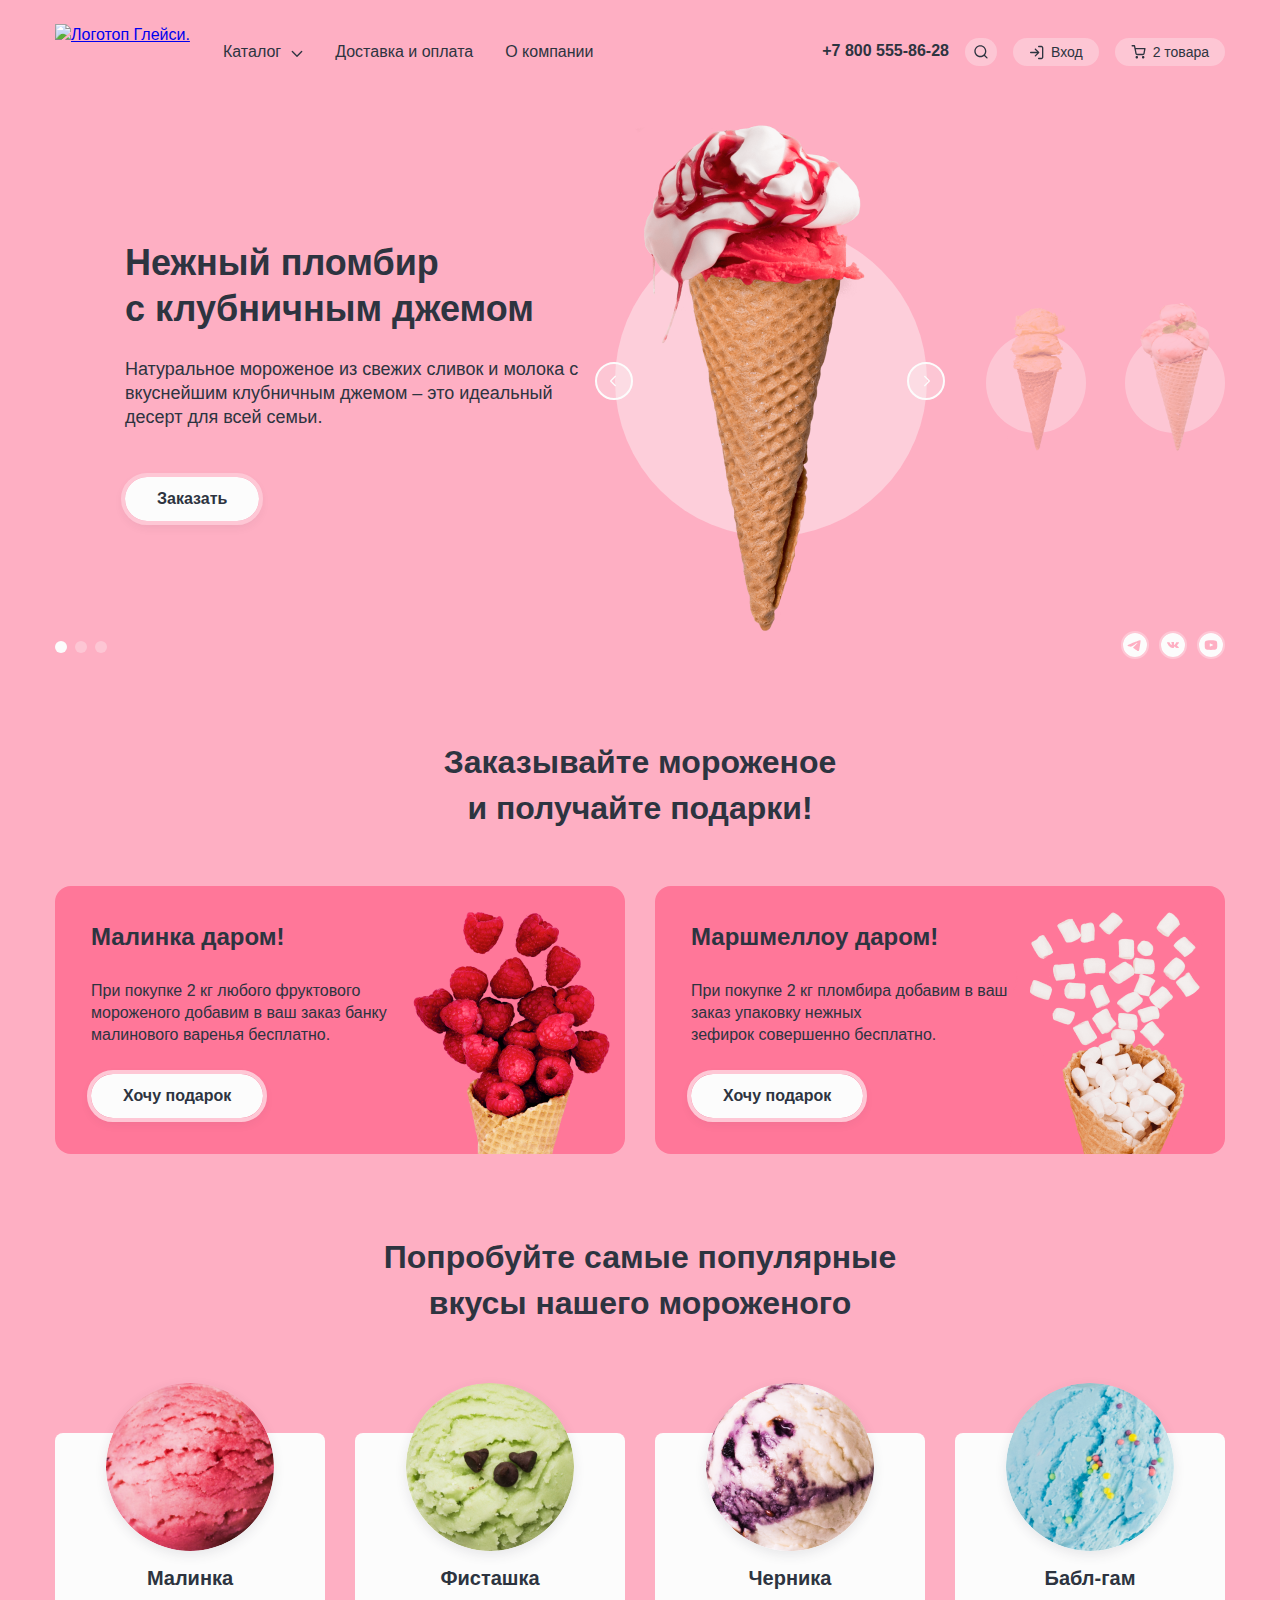
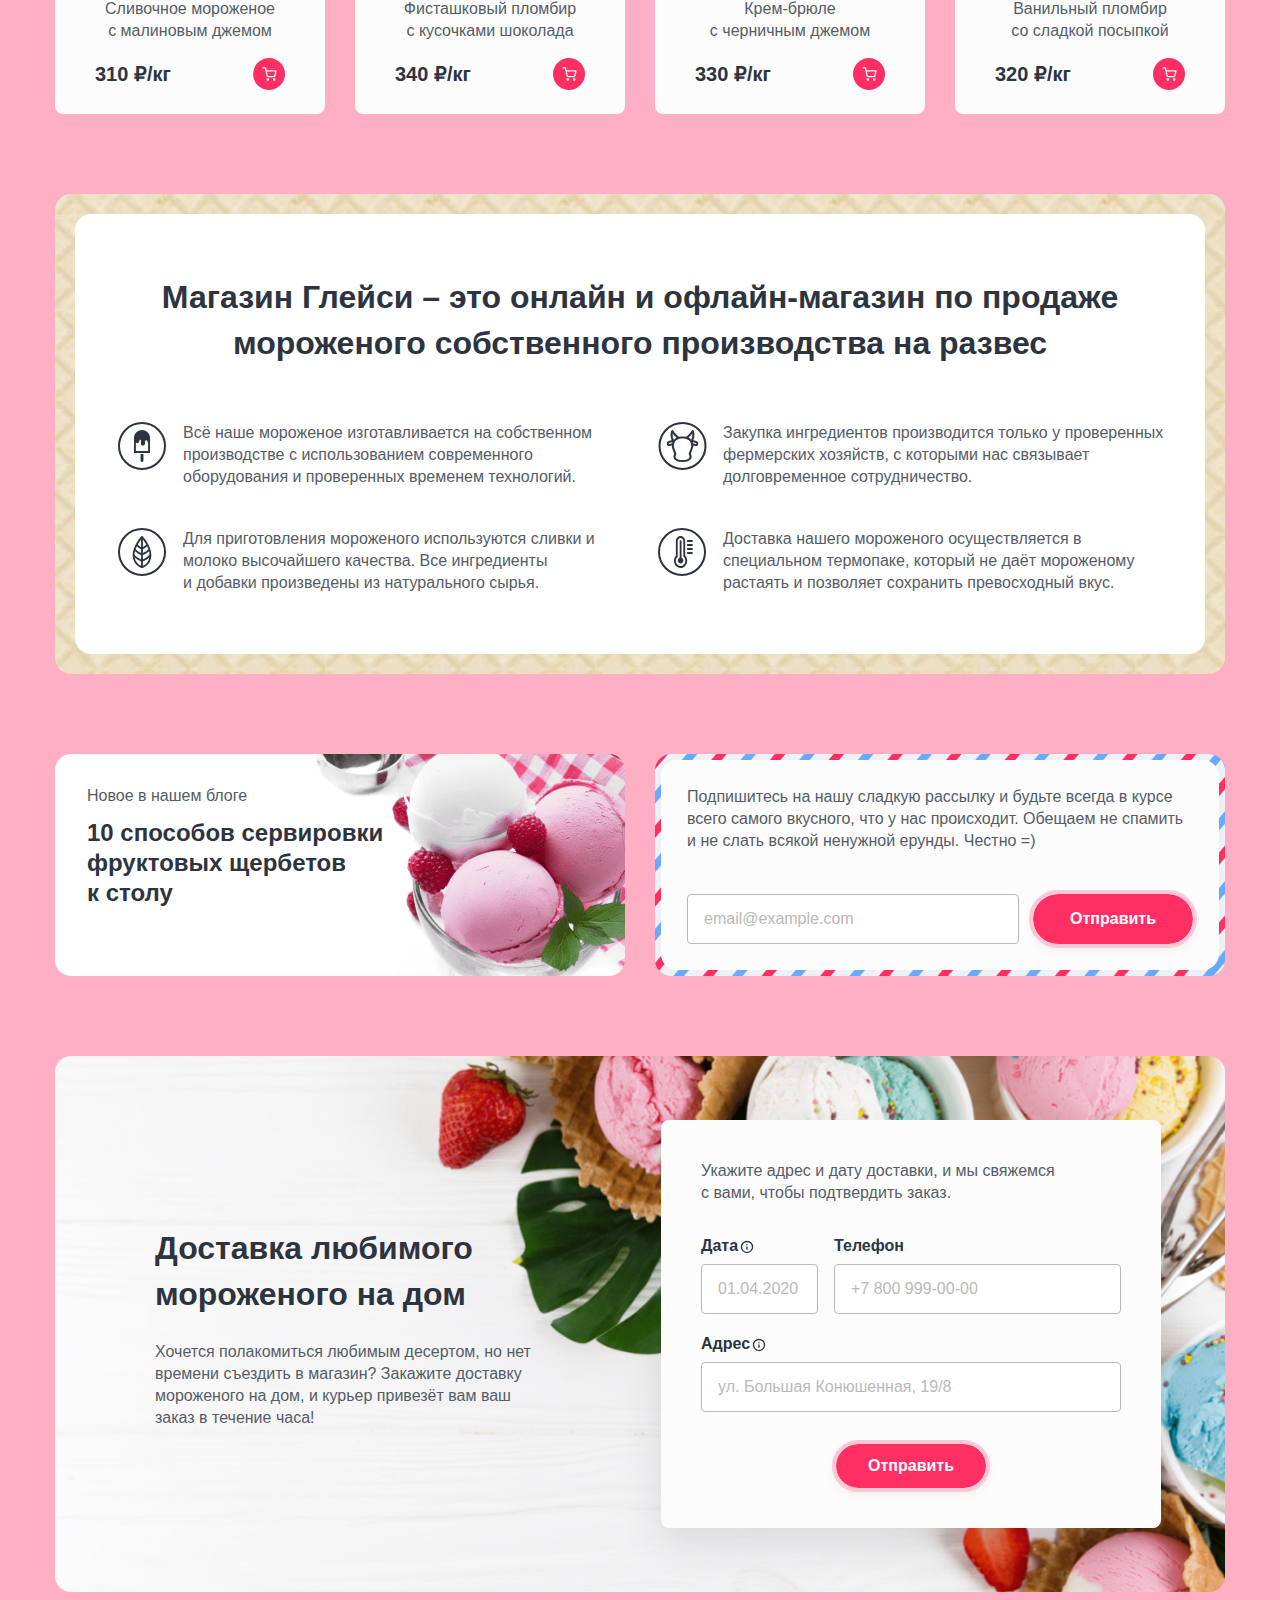
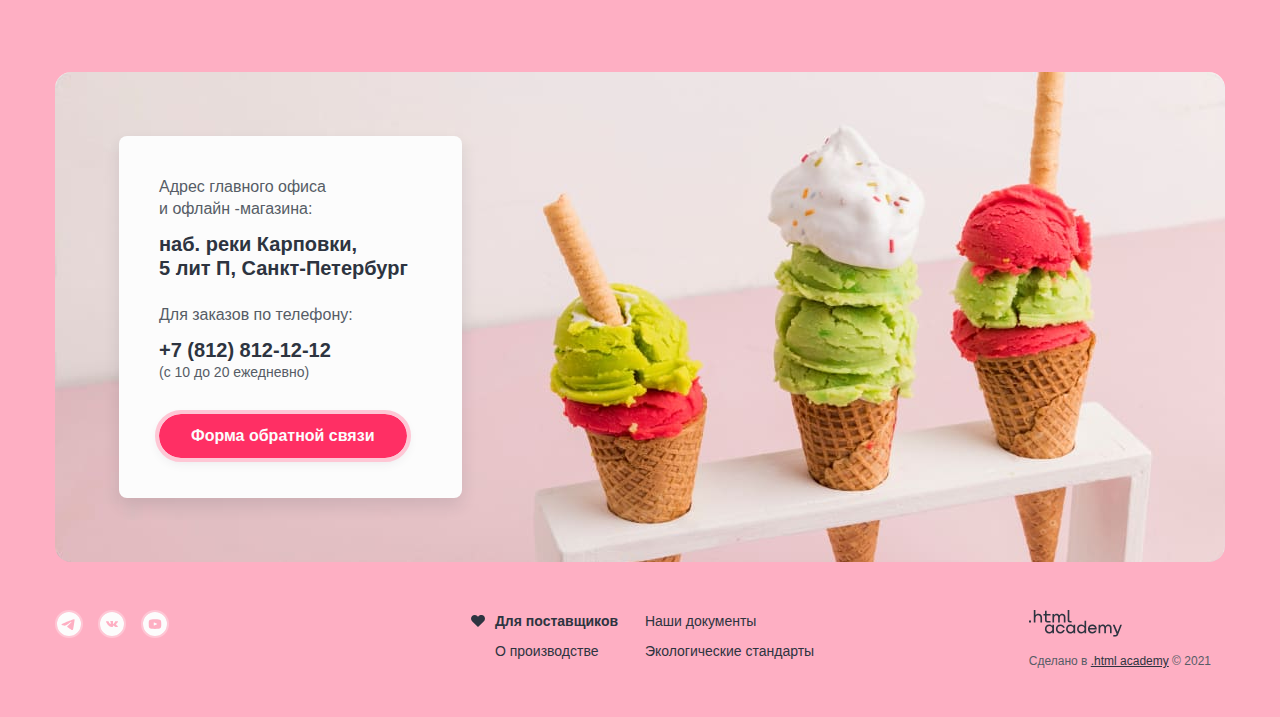
==== commit c9e69fee: "меняю чекбокс" ====
--- a/index.html
+++ b/index.html
@@ -618,7 +618,7 @@
       </footer>
     </div>
 
-    <div class="modal-container">
+    <div class="modal-container modal-close">
       <div class="modal modal-feedback">
         <button class="modal-close-button">
           <span class="visually-hidden">Закрыть</span>
--- a/styles/styles.css
+++ b/styles/styles.css
@@ -1483,7 +1483,14 @@
 }
 
 .control-input[type="checkbox"]:checked + .control-mark::before {
-  content: url("../images/checkbox-checked.svg");
+  content: "";
+  width: 16px;
+  height: 16px;
+  background-image: url("../images/checkbox-checked.svg");
+  background-repeat: no-repeat;
+  background-size: cover;
+  background-position: center;
+  position: absolute;
 }
 
 .catalog-product-list {
@@ -1912,10 +1919,14 @@
 }
 
 .text-field {
-  min-height: 150px;
+  padding-bottom: 115px;
 }
 
 .modal-submit-button {
   margin-top: 16px;
   align-self: flex-end;
 }
+
+.modal-close {
+  display: none;
+}
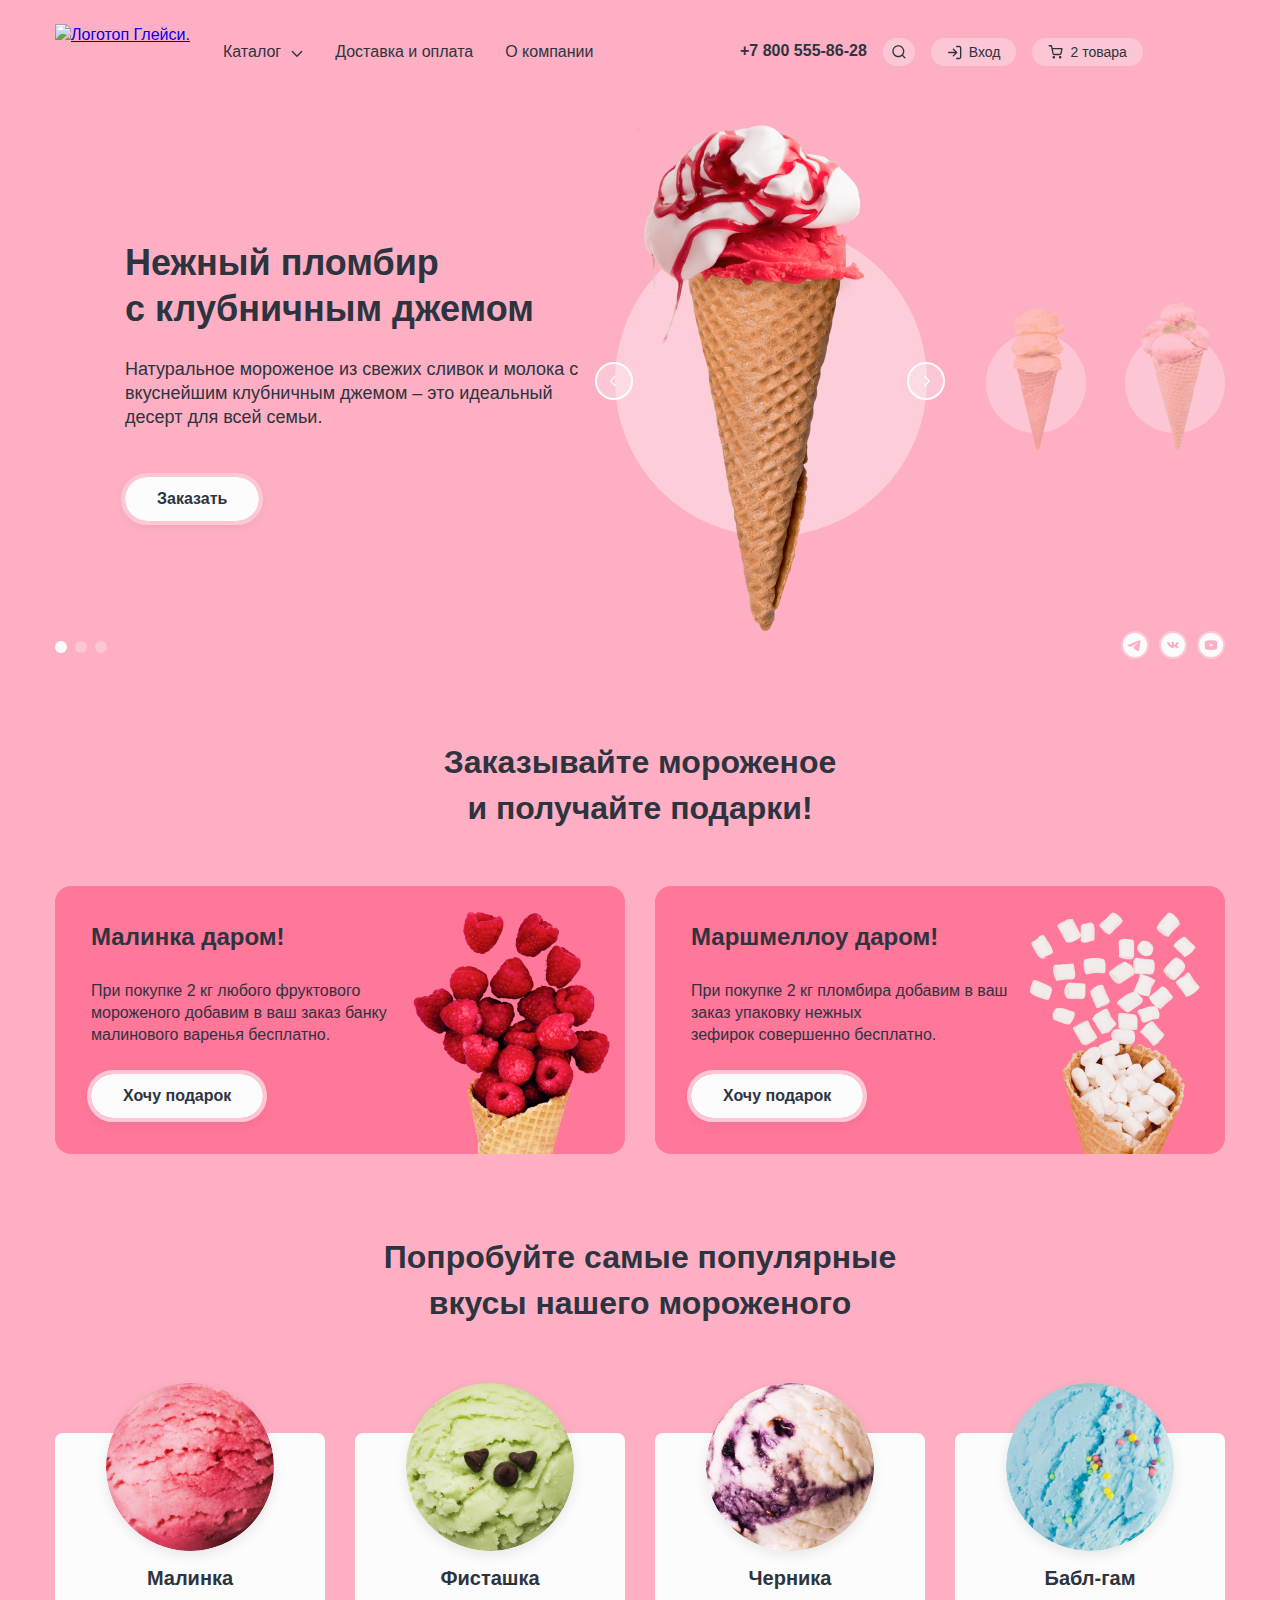
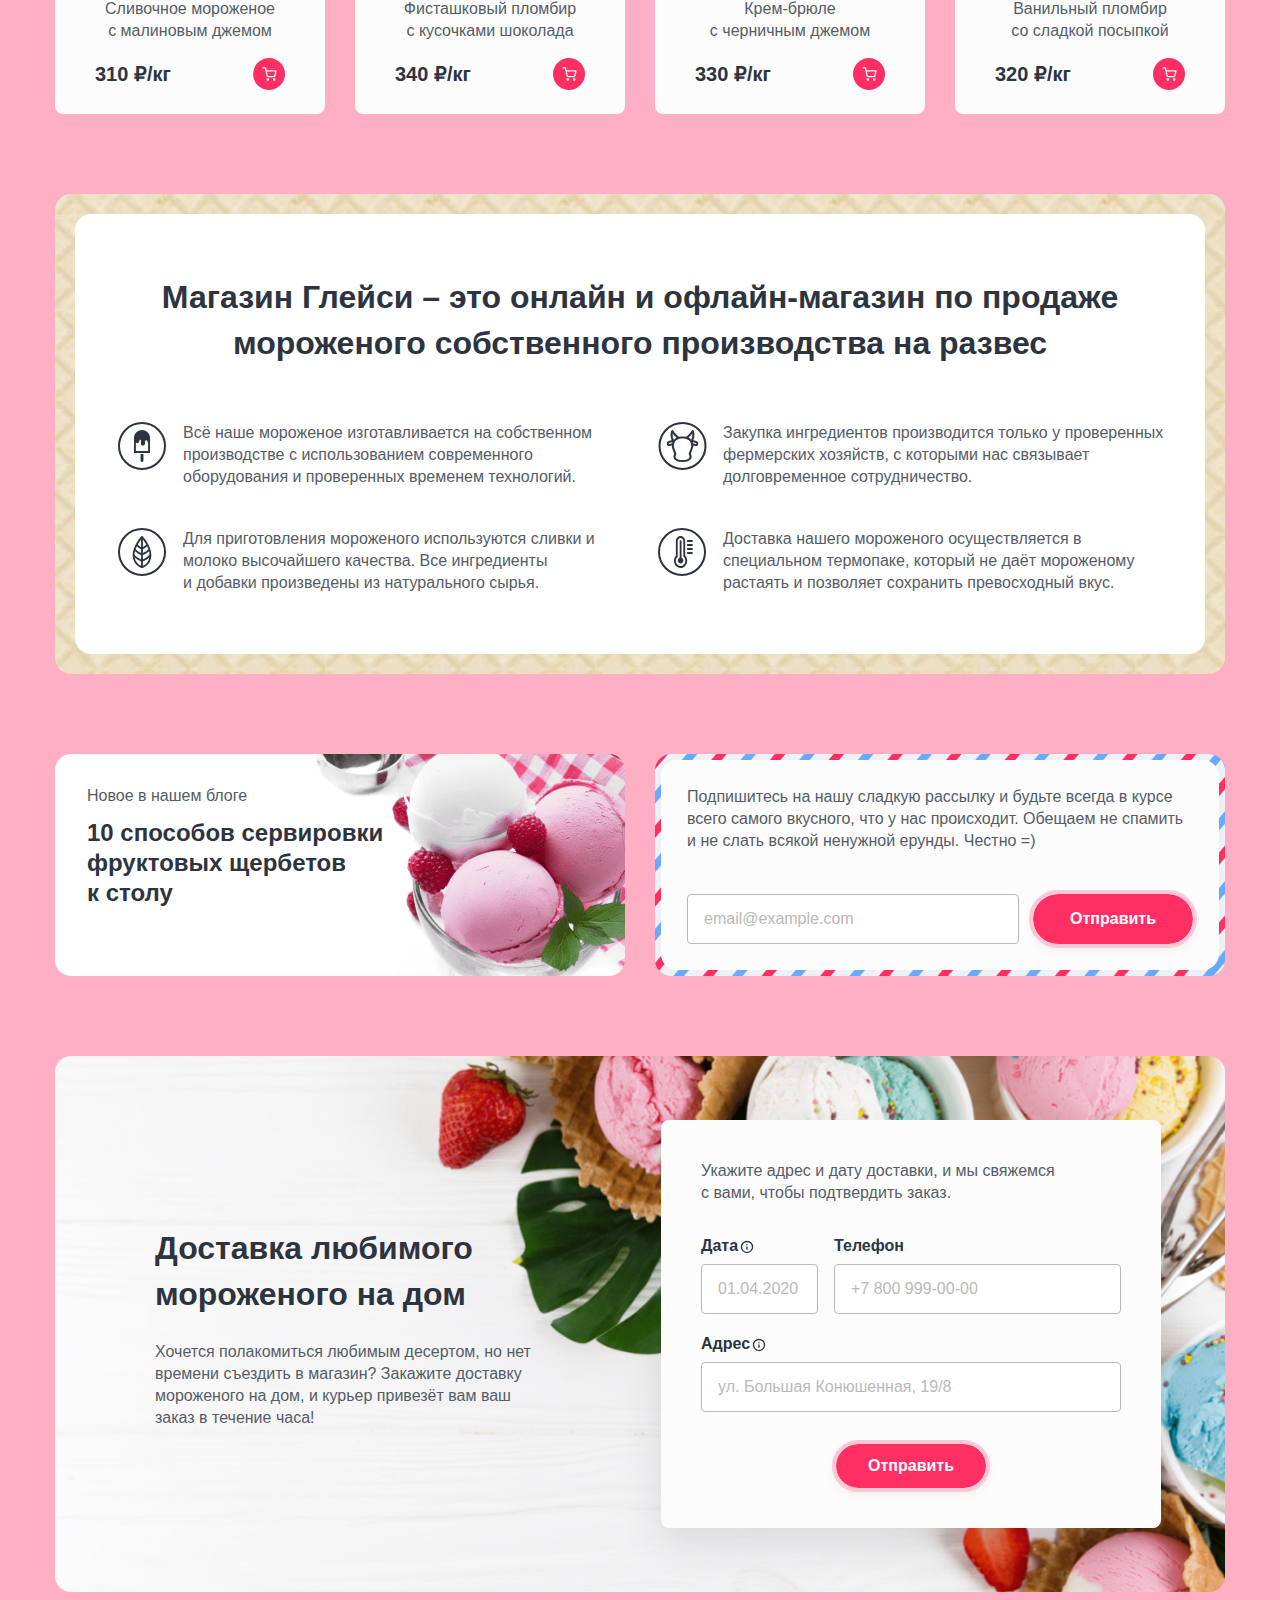
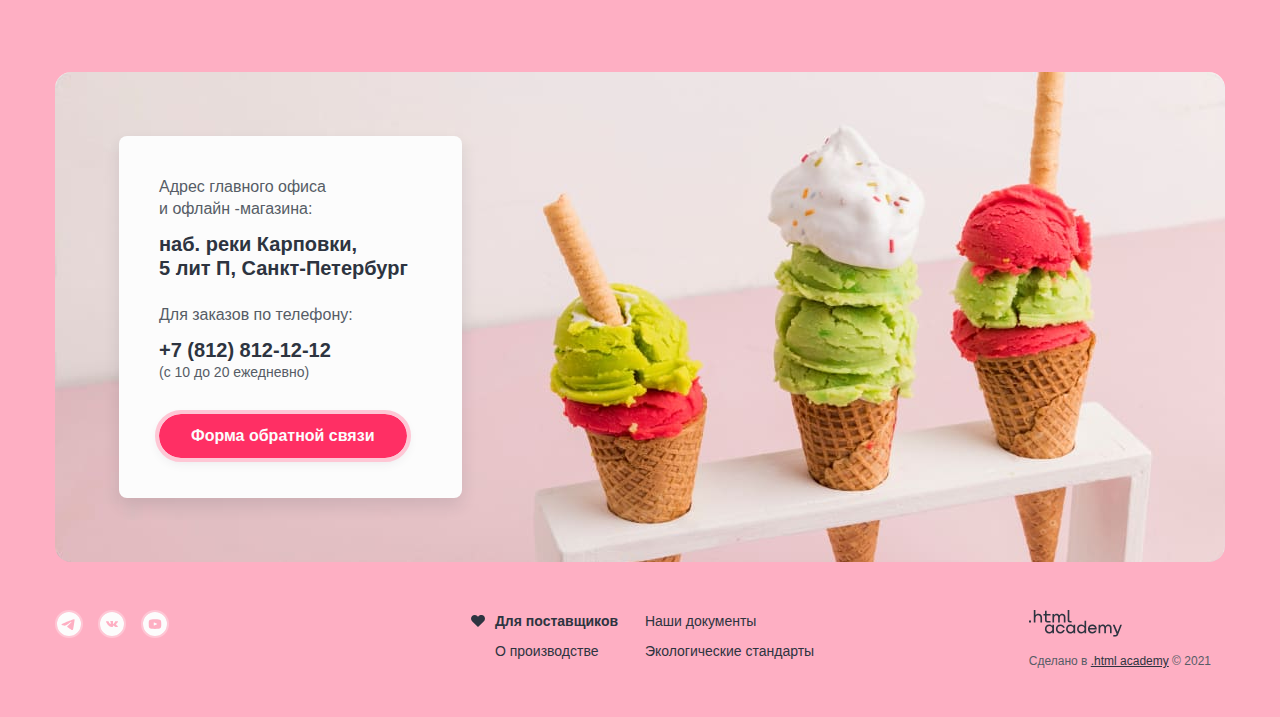
==== commit 526858ba: "правки внесены" ====
--- a/index.html
+++ b/index.html
@@ -348,6 +348,7 @@
                   <span class="visually-hidden">Ютуб.</span>
                 </a>
               </li>
+            </ul>
           </div>
         </section>
 
@@ -633,8 +634,8 @@
             <input class="field modal-field" type="email" name="email" placeholder="email@example.com"
               id="modal-email-field" required>
             <label class="visually-hidden" for="modal-text-field">Комментарий.</label>
-            <input class="field modal-field text-field" type="text" name="text" placeholder="В свободной форме"
-              id="modal-text-field" required>
+            <textarea class="field modal-field text-field" name="text" rows="7" placeholder="В свободной форме"
+              id="modal-text-field" required></textarea>
             <button class="button pink-button modal-submit-button" type="submit">Отправить</button>
           </form>
         </section>
--- a/styles/styles.css
+++ b/styles/styles.css
@@ -135,6 +135,40 @@
   outline: 4px solid rgba(185, 185, 185, 0.3);
 }
 
+/* Loader */
+.loader-white {
+  padding-right: 56px;
+  background-image: url("../images/spinner-white.svg");
+  background-repeat: no-repeat;
+  background-position: right 25px center;
+  cursor: default;
+}
+
+.loader-white:hover {
+  background-image: url("../images/spinner-white.svg");
+  background-repeat: no-repeat;
+  background-position: right 25px center;
+  color: #fcfcfc;
+  background-color: #ff2f64;
+  outline: 4px solid #fec7d5;
+}
+
+.loader-black {
+  padding-right: 56px;
+  background-image: url("../images/spinner-black.svg");
+  background-repeat: no-repeat;
+  background-position: right 25px center;
+  cursor: default;
+}
+
+.loader-black:hover {
+  background-color: #fcfcfc;
+  background-image: url("../images/spinner-black.svg");
+  background-repeat: no-repeat;
+  background-position: right 25px center;
+  outline: 4px solid #fec7d5;
+}
+
 .page-wrapper {
   width: 1170px;
   margin: 0 auto;
@@ -176,6 +210,7 @@
   width: 500px;
   display: flex;
   flex-wrap: wrap;
+  gap: 20px 0;
   list-style-type: none;
   margin: 0;
   padding: 0;
@@ -329,12 +364,11 @@
   width: 103px;
 }
 
-
-
 .user-menu-wrapper {
   display: flex;
   flex-wrap: wrap;
   gap: 16px;
+  width: 485px;
 }
 
 .user-menu {
@@ -1247,7 +1281,8 @@
 
 /* Каталог */
 .catalog {
-  margin-bottom: 80px;
+  padding-bottom: 80px;
+  border-bottom: 1px solid rgb(252, 252, 252, 0.3);
 }
 
 .page-header {
@@ -1274,6 +1309,10 @@
 .breadcrumbs-link {
   color: #2d3440;
   text-decoration: none;
+}
+
+.breadcrumbs-link:focus {
+  outline: 2px solid #ff2f64;
 }
 
 .breadcrumbs-link-current {
@@ -1342,9 +1381,17 @@
   min-width: 196px;
   padding: 8px 16px;
   background-color: #fec7d5;
+  background-image: url("../images/arrow.svg");
+  background-repeat: no-repeat;
+  background-position: right 15px center;
+  appearance: none;
   border: none;
   border-radius: 20px;
   cursor: pointer;
+}
+
+.select-control:focus {
+  outline: 2px solid #ff2f64;
 }
 
 .filter-title {
@@ -1422,6 +1469,11 @@
   outline: 6px solid #2d3440;
 }
 
+.range-toggle:focus {
+  outline: 1px solid #ff2f64;
+  outline-offset: 1px;
+}
+
 .toggle-min {
   top: -8px;
   left: -10px;
@@ -1445,16 +1497,22 @@
   position: absolute;
   top: 2px;
   left: 0;
-  width: 15px;
-  height: 15px;
+  width: 16px;
+  height: 16px;
   border: 1.5px solid #000000;
   border-radius: 50%;
+  box-sizing: border-box;
 }
 
 .control:hover .control-mark {
   border-color: #fcfcfc;
 }
 
+.control-input:focus + .control-mark {
+  outline: 1px solid #ff2f64;
+  outline-offset: 2px;
+}
+
 .control-input:disabled + .control-mark {
   opacity: 0.5;
 }
@@ -1465,8 +1523,8 @@
 
 .control-input[type="radio"]:checked + .control-mark::before {
   position: absolute;
-  top: 5px;
-  left: 5px;
+  top: 4px;
+  left: 4px;
   width: 6px;
   height: 6px;
   background-color: #242424;
@@ -1493,6 +1551,11 @@
   position: absolute;
 }
 
+.control-input[type="checkbox"]:checked:hover + .control-mark::before {
+  content: "";
+  background-image: url("../images/checkbox-checked-white.svg");
+}
+
 .catalog-product-list {
   margin-bottom: 57px;
 }
@@ -1577,6 +1640,10 @@
   height: 16px;
   background: url("../images/arrow.svg") no-repeat center;
   transform: rotate(-90deg);
+}
+
+.catalog-footer {
+  padding-top: 45px;
 }
 
 /* Popover */
@@ -1849,6 +1916,17 @@
   display: none;
 }
 
+.tooltip-text::before {
+  content: "";
+  background-image: url("../images/tooltip-arrow.svg");
+  background-repeat: no-repeat;
+  width: 14px;
+  height: 12px;
+  position: absolute;
+  left: -6px;
+  top: 15px;
+}
+
 .tooltip-toggle:hover + .tooltip-text,
 .tooltip-toggle:focus + .tooltip-text {
   display: block;
@@ -1919,7 +1997,7 @@
 }
 
 .text-field {
-  padding-bottom: 115px;
+  resize: none;
 }
 
 .modal-submit-button {
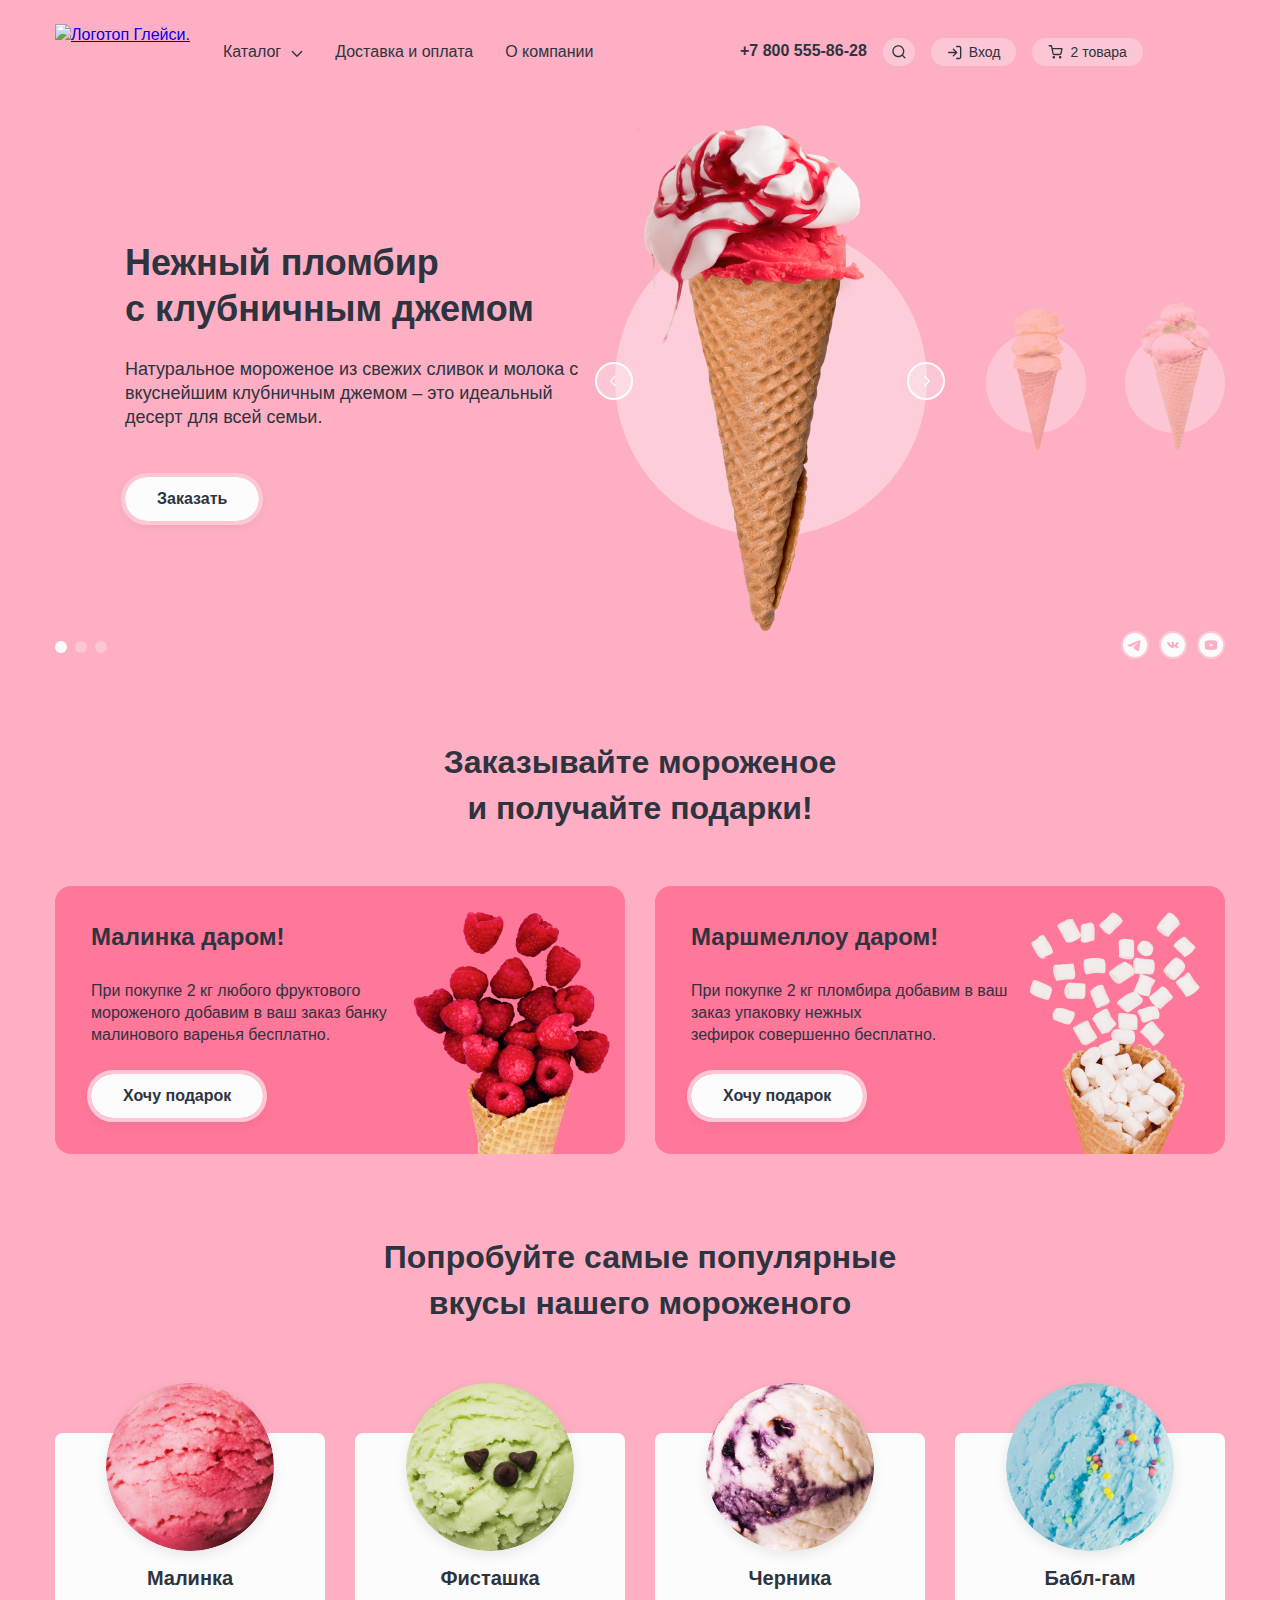
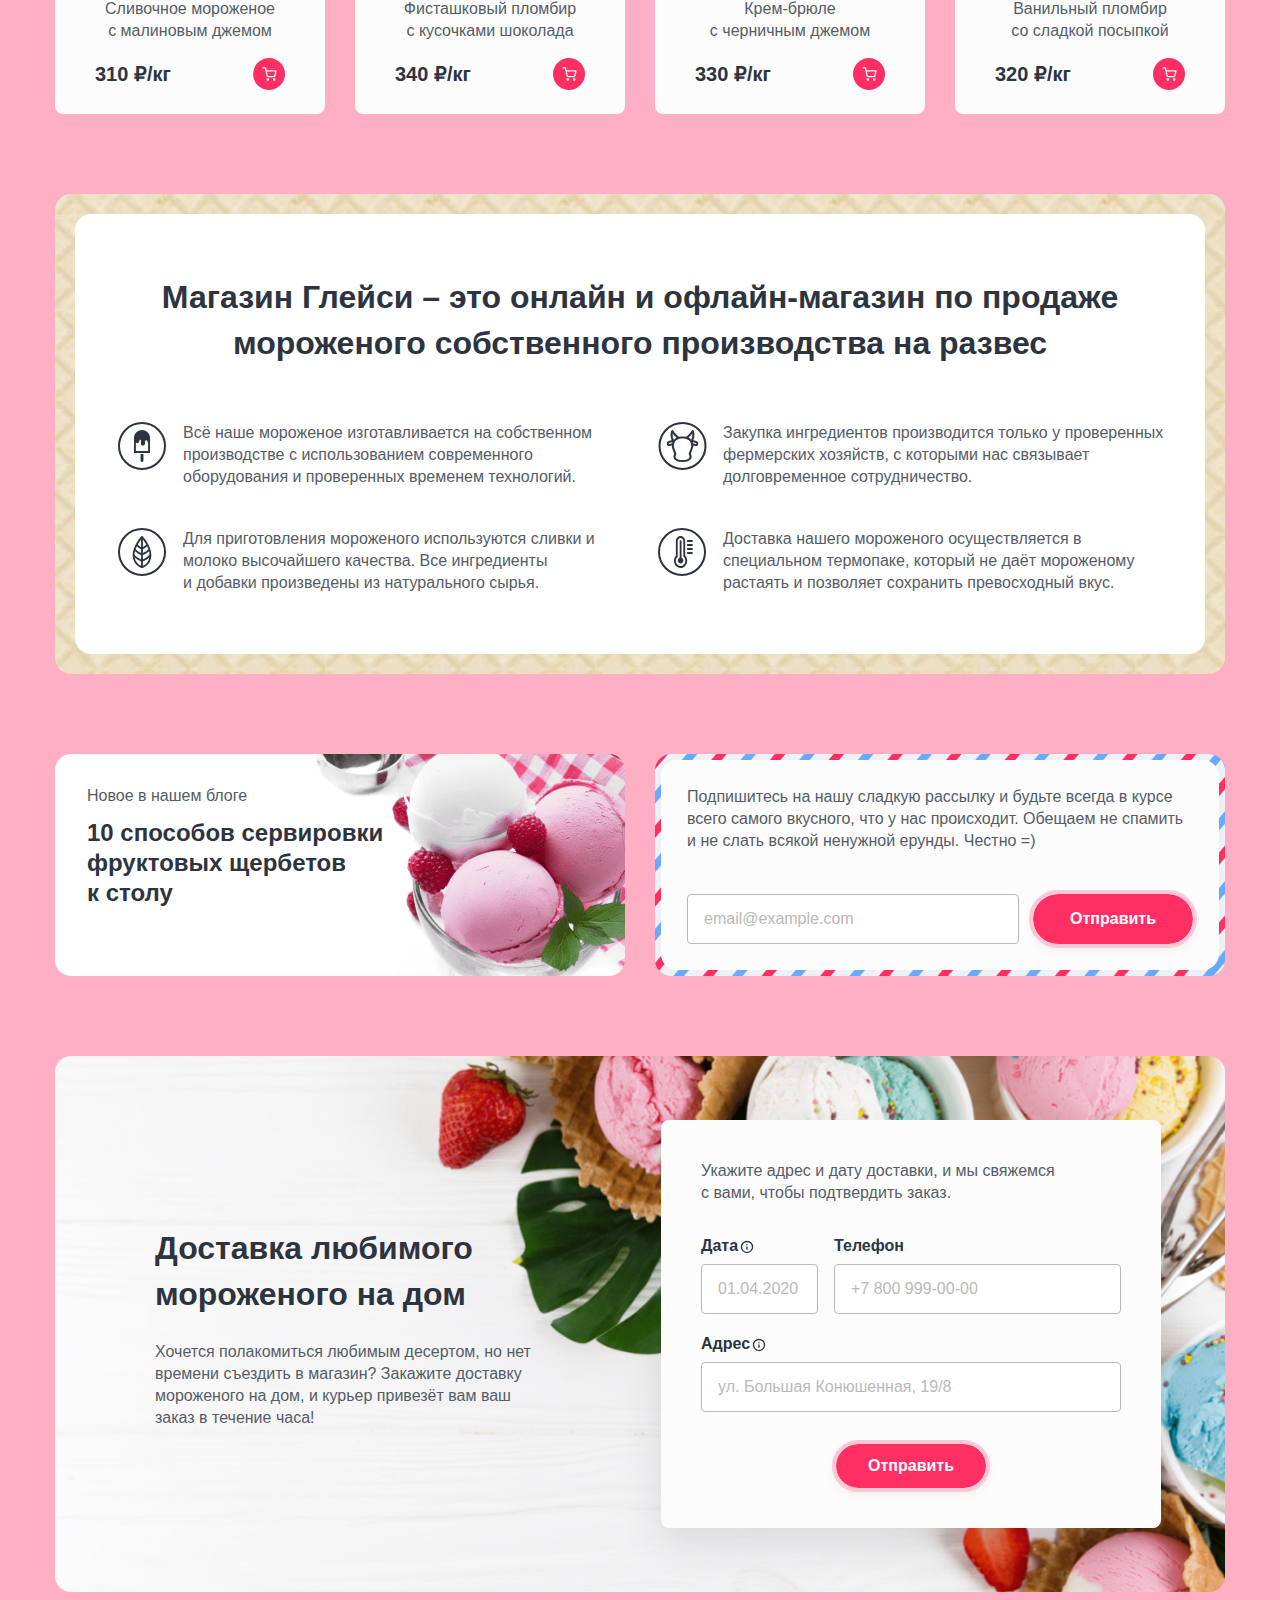
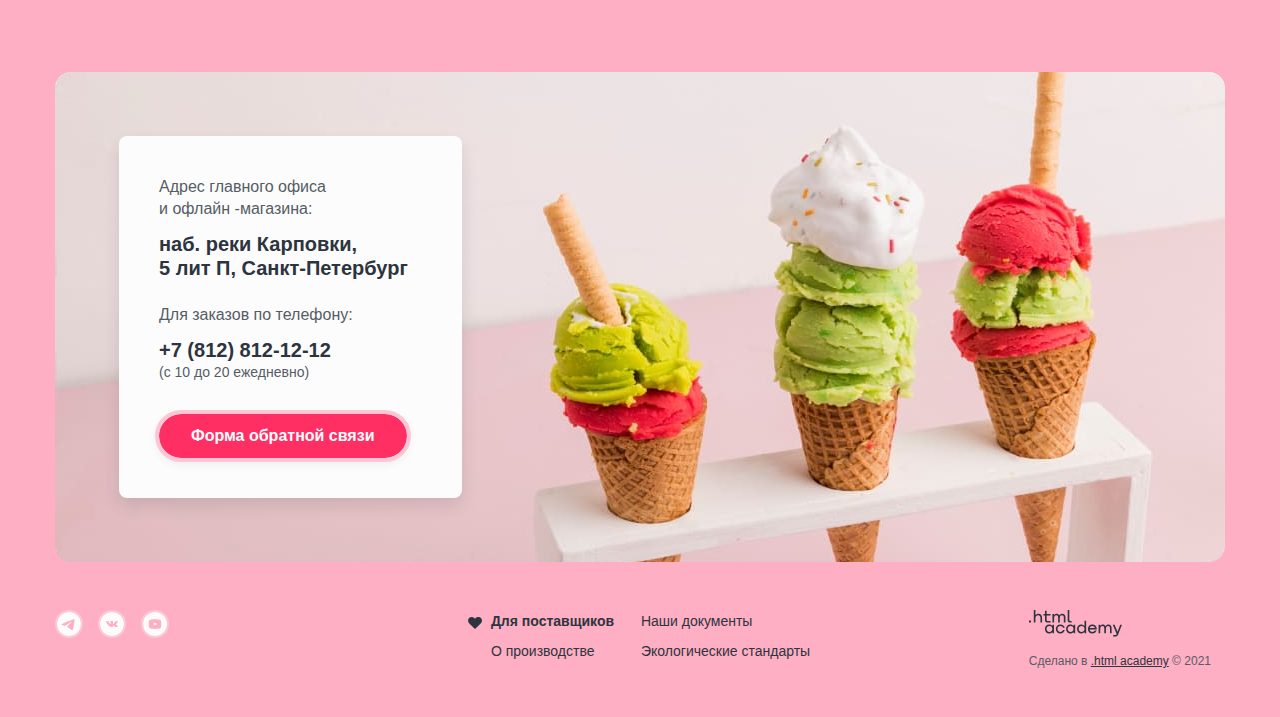
==== commit 3ef75102: "подготовка к защите" ====
--- a/index.html
+++ b/index.html
@@ -5,6 +5,7 @@
     <meta charset="utf-8">
     <title>Glaccy Shop: магазин мороженого</title>
     <link rel="stylesheet" href="styles/styles.css">
+    <link rel="icon" type="image/png" sizes="32x32" href="images/favicon.png">
   </head>
 
   <body class="pink-bg">
@@ -18,8 +19,8 @@
             <li class="navigation-item catalog-item">
               <a class="navigation-link catalog-link" href="catalog.html">
                 Каталог
-                <svg class="catalog-arrow" width="12" height="7" viewBox="0 0 12 7" fill="none"
-                  xmlns="http://www.w3.org/2000/svg">
+                <svg class="catalog-arrow" aria-hidden="true" focusable="false" width="12" height="7" viewBox="0 0 12 7"
+                  fill="none" xmlns="http://www.w3.org/2000/svg">
                   <path fill-rule="evenodd" clip-rule="evenodd"
                     d="M1.808 1.053a.667.667 0 0 0-.943.943l4.66 4.66a.665.665 0 0 0 .955 0l4.661-4.66a.667.667 0 0 0-.942-.943L6.003 5.248 1.808 1.053Z"
                     fill="currentColor" />
@@ -121,9 +122,9 @@
                           <p class="cart-item-info">1 кг х 310 ₽</p>
                         </div>
                         <p class="cart-item-price">310 ₽</p>
-                        <button type="button" class="delete-cart-item-button">
-                          <svg class="delete-cart-item-icon" width="10" height="10" viewBox="0 0 10 10" fill="none"
-                            xmlns="http://www.w3.org/2000/svg">
+                        <button class="delete-cart-item-button" type="button">
+                          <svg class="delete-cart-item-icon" aria-hidden="true" focusable="false" width="10" height="10"
+                            viewBox="0 0 10 10" fill="none" xmlns="http://www.w3.org/2000/svg">
                             <path fill-rule="evenodd" clip-rule="evenodd"
                               d="M9.803 1.138A.667.667 0 1 0 8.86.195L5 4.056 1.137.196a.667.667 0 1 0-.943.942L4.056 5 .196 8.86a.667.667 0 0 0 .942.943L5 5.942 8.86 9.803a.667.667 0 1 0 .943-.943L5.942 5l3.861-3.862Z"
                               fill="#2D3440" />
@@ -138,9 +139,9 @@
                           <p class="cart-item-info">1,5 кг х 320 ₽</p>
                         </div>
                         <p class="cart-item-price">480 ₽</p>
-                        <button type="button" class="delete-cart-item-button">
-                          <svg class="delete-cart-item-icon" width="10" height="10" viewBox="0 0 10 10" fill="none"
-                            xmlns="http://www.w3.org/2000/svg">
+                        <button class="delete-cart-item-button" type="button">
+                          <svg class="delete-cart-item-icon" aria-hidden="true" focusable="false" width="10" height="10"
+                            viewBox="0 0 10 10" fill="none" xmlns="http://www.w3.org/2000/svg">
                             <path fill-rule="evenodd" clip-rule="evenodd"
                               d="M9.803 1.138A.667.667 0 1 0 8.86.195L5 4.056 1.137.196a.667.667 0 1 0-.943.942L4.056 5 .196 8.86a.667.667 0 0 0 .942.943L5 5.942 8.86 9.803a.667.667 0 1 0 .943-.943L5.942 5l3.861-3.862Z"
                               fill="#2D3440" />
@@ -177,8 +178,8 @@
               <img class="slider-image" src="images/ice-cream-1.png" alt="Клубничный пломбир." width="306" height="507">
               <div class="slider-controls">
                 <button class="slider-button slider-prev" type="button">
-                  <svg class="slider-arrow" xmlns="http://www.w3.org/2000/svg" width="7" height="12" fill="none"
-                    viewBox="0 0 7 12">
+                  <svg class="slider-arrow" aria-hidden="true" focusable="false" xmlns="http://www.w3.org/2000/svg"
+                    width="7" height="12" fill="none" viewBox="0 0 7 12">
                     <path fill="currentColor" fill-rule="evenodd"
                       d="M5.865 11.135a.665.665 0 0 0 .94-.94L2.604 5.994l4.201-4.202a.665.665 0 0 0-.94-.94L1.196 5.52l-.003.003c-.26.26-.26.681 0 .94l4.672 4.672Z"
                       clip-rule="evenodd" />
@@ -186,8 +187,8 @@
                   <span class="visually-hidden">Предыдущий товар.</span>
                 </button>
                 <button class="slider-button slider-next" type="button">
-                  <svg class="slider-arrow" xmlns="http://www.w3.org/2000/svg" width="7" height="12" fill="none"
-                    viewBox="0 0 7 12">
+                  <svg class="slider-arrow" aria-hidden="true" focusable="false" xmlns="http://www.w3.org/2000/svg"
+                    width="7" height="12" fill="none" viewBox="0 0 7 12">
                     <path fill="currentColor" fill-rule="evenodd"
                       d="M5.865 11.135a.665.665 0 0 0 .94-.94L2.604 5.994l4.201-4.202a.665.665 0 0 0-.94-.94L1.196 5.52l-.003.003c-.26.26-.26.681 0 .94l4.672 4.672Z"
                       clip-rule="evenodd" />
@@ -221,8 +222,8 @@
                 height="507">
               <div class="slider-controls">
                 <button class="slider-button slider-prev" type="button">
-                  <svg class="slider-arrow" xmlns="http://www.w3.org/2000/svg" width="7" height="12" fill="none"
-                    viewBox="0 0 7 12">
+                  <svg class="slider-arrow" aria-hidden="true" focusable="false" xmlns="http://www.w3.org/2000/svg"
+                    width="7" height="12" fill="none" viewBox="0 0 7 12">
                     <path fill="currentColor" fill-rule="evenodd"
                       d="M5.865 11.135a.665.665 0 0 0 .94-.94L2.604 5.994l4.201-4.202a.665.665 0 0 0-.94-.94L1.196 5.52l-.003.003c-.26.26-.26.681 0 .94l4.672 4.672Z"
                       clip-rule="evenodd" />
@@ -230,8 +231,8 @@
                   <span class="visually-hidden">Предыдущий товар.</span>
                 </button>
                 <button class="slider-button slider-next" type="button">
-                  <svg class="slider-arrow" xmlns="http://www.w3.org/2000/svg" width="7" height="12" fill="none"
-                    viewBox="0 0 7 12">
+                  <svg class="slider-arrow" aria-hidden="true" focusable="false" xmlns="http://www.w3.org/2000/svg"
+                    width="7" height="12" fill="none" viewBox="0 0 7 12">
                     <path fill="currentColor" fill-rule="evenodd"
                       d="M5.865 11.135a.665.665 0 0 0 .94-.94L2.604 5.994l4.201-4.202a.665.665 0 0 0-.94-.94L1.196 5.52l-.003.003c-.26.26-.26.681 0 .94l4.672 4.672Z"
                       clip-rule="evenodd" />
@@ -241,12 +242,12 @@
               </div>
 
               <div class="ice-cream-preview first-preview">
-                <img class="ice-cream-preview-img" src="images/ice-cream-3.png" alt="Банановое мороженое." width="100"
+                <img class="ice-cream-preview-img" src="images/ice-cream-3.png" alt="Карамельный пломбир." width="100"
                   height="150">
               </div>
 
               <div class="ice-cream-preview second-preview">
-                <img class="ice-cream-preview-img" src="images/ice-cream-1.png" alt="Карамельный пломбир." width="100"
+                <img class="ice-cream-preview-img" src="images/ice-cream-1.png" alt="Клубничный пломбир." width="100"
                   height="150">
               </div>
             </div>
@@ -265,8 +266,8 @@
                 height="507">
               <div class="slider-controls">
                 <button class="slider-button slider-prev" type="button">
-                  <svg class="slider-arrow" xmlns="http://www.w3.org/2000/svg" width="7" height="12" fill="none"
-                    viewBox="0 0 7 12">
+                  <svg class="slider-arrow" aria-hidden="true" focusable="false" xmlns="http://www.w3.org/2000/svg"
+                    width="7" height="12" fill="none" viewBox="0 0 7 12">
                     <path fill="currentColor" fill-rule="evenodd"
                       d="M5.865 11.135a.665.665 0 0 0 .94-.94L2.604 5.994l4.201-4.202a.665.665 0 0 0-.94-.94L1.196 5.52l-.003.003c-.26.26-.26.681 0 .94l4.672 4.672Z"
                       clip-rule="evenodd" />
@@ -274,8 +275,8 @@
                   <span class="visually-hidden">Предыдущий товар.</span>
                 </button>
                 <button class="slider-button slider-next" type="button">
-                  <svg class="slider-arrow" xmlns="http://www.w3.org/2000/svg" width="7" height="12" fill="none"
-                    viewBox="0 0 7 12">
+                  <svg class="slider-arrow" aria-hidden="true" focusable="false" xmlns="http://www.w3.org/2000/svg"
+                    width="7" height="12" fill="none" viewBox="0 0 7 12">
                     <path fill="currentColor" fill-rule="evenodd"
                       d="M5.865 11.135a.665.665 0 0 0 .94-.94L2.604 5.994l4.201-4.202a.665.665 0 0 0-.94-.94L1.196 5.52l-.003.003c-.26.26-.26.681 0 .94l4.672 4.672Z"
                       clip-rule="evenodd" />
@@ -285,12 +286,12 @@
               </div>
 
               <div class="ice-cream-preview first-preview">
-                <img class="ice-cream-preview-img" src="images/ice-cream-1.png" alt="Банановое мороженое." width="100"
+                <img class="ice-cream-preview-img" src="images/ice-cream-1.png" alt="Клубничный пломбир." width="100"
                   height="150">
               </div>
 
               <div class="ice-cream-preview second-preview">
-                <img class="ice-cream-preview-img" src="images/ice-cream-2.png" alt="Карамельный пломбир." width="100"
+                <img class="ice-cream-preview-img" src="images/ice-cream-2.png" alt="Банановое мороженое." width="100"
                   height="150">
               </div>
             </div>
@@ -318,8 +319,8 @@
             <ul class="social-list">
               <li class="social-item">
                 <a class="social-link telegram-link" href="https://t.me/htmlacademy" target="_blank">
-                  <svg class="telegram-icon" xmlns="http://www.w3.org/2000/svg" width="24" height="24" fill="none"
-                    viewBox="0 0 16 16">
+                  <svg class="telegram-icon" aria-hidden="true" focusable="false" xmlns="http://www.w3.org/2000/svg"
+                    width="24" height="24" fill="none" viewBox="0 0 16 16">
                     <path fill="currentColor" fill-rule="evenodd"
                       d="M16 8A8 8 0 1 1 0 8a8 8 0 0 1 16 0ZM8.287 5.906c-.778.323-2.334.993-4.666 2.01-.378.15-.577.297-.595.441-.03.244.275.34.69.47l.175.056c.408.133.958.288 1.243.294.26.006.549-.101.868-.32 2.179-1.471 3.303-2.214 3.374-2.23.05-.012.12-.026.166.016.047.041.042.12.037.141-.03.129-1.226 1.241-1.846 1.817a18.84 18.84 0 0 0-.546.522c-.38.366-.664.64.016 1.088.326.216.588.394.848.571.285.194.569.387.937.629.093.061.183.124.27.186.331.237.63.449.997.416.214-.02.435-.221.547-.82.265-1.418.786-4.487.907-5.752a1.41 1.41 0 0 0-.014-.315.337.337 0 0 0-.114-.217.522.522 0 0 0-.31-.093c-.301.005-.762.166-2.984 1.09Z"
                       clip-rule="evenodd" />
@@ -329,8 +330,8 @@
               </li>
               <li class="social-item">
                 <a class="social-link vk-link" href="https://vk.com/htmlacademy" target="_blank">
-                  <svg class="vk-icon" xmlns="http://www.w3.org/2000/svg" width="24" height="24" fill="none"
-                    viewBox="0 0 16 16">
+                  <svg class="vk-icon" aria-hidden="true" focusable="false" xmlns="http://www.w3.org/2000/svg"
+                    width="24" height="24" fill="none" viewBox="0 0 16 16">
                     <path fill="currentColor" fill-rule="evenodd"
                       d="M16 8A8 8 0 1 1 0 8a8 8 0 0 1 16 0ZM8.392 9.983h-.478s-1.055.056-1.984-.792c-1.013-.925-1.908-2.76-1.908-2.76s-.052-.12.004-.178c.063-.066.235-.07.235-.07l1.143-.006s.108.016.185.065c.063.041.099.118.099.118s.185.41.43.78c.477.723.7.881.861.803.237-.112.166-1.022.166-1.022s.004-.33-.12-.477c-.095-.114-.275-.147-.354-.156-.065-.008.041-.139.178-.198.206-.088.569-.093.998-.09.334.004.43.022.561.05.304.064.294.27.274.714a9.697 9.697 0 0 0-.013.464l-.003.126c-.007.228-.015.488.156.585.087.05.301.007.837-.79.254-.378.444-.822.444-.822s.042-.08.107-.113c.066-.035.155-.024.155-.024l1.203-.007s.361-.038.42.105c.061.15-.135.5-.627 1.075-.463.541-.69.743-.672.92.013.13.16.247.445.48.592.481.75.734.788.794a.326.326 0 0 0 .007.01c.265.386-.294.416-.294.416l-1.069.013s-.23.04-.531-.142c-.158-.095-.313-.25-.46-.398-.225-.226-.433-.435-.61-.386-.298.083-.289.646-.289.646s.002.12-.066.184c-.073.07-.218.083-.218.083Z"
                       clip-rule="evenodd" />
@@ -340,8 +341,8 @@
               </li>
               <li class="social-item">
                 <a class="social-link youtube-link" href="https://www.youtube.com/user/htmlacademyru" target="_blank">
-                  <svg class="youtube-icon" xmlns="http://www.w3.org/2000/svg" width="24" height="24" fill="none"
-                    viewBox="0 0 16 16">
+                  <svg class="youtube-icon" aria-hidden="true" focusable="false" xmlns="http://www.w3.org/2000/svg"
+                    width="24" height="24" fill="none" viewBox="0 0 16 16">
                     <path fill="currentColor"
                       d="m9.336 7.86-1.872-.873c-.163-.075-.297.01-.297.19v1.646c0 .18.134.265.297.19l1.871-.874c.164-.076.164-.201 0-.278ZM8 0a8 8 0 1 0 0 16A8 8 0 0 0 8 0Zm0 11.25c-4.095 0-4.167-.37-4.167-3.25S3.905 4.75 8 4.75s4.167.37 4.167 3.25-.072 3.25-4.167 3.25Z" />
                   </svg>
@@ -499,8 +500,8 @@
                   <label for="date-field">Дата</label>
                   <span class="tooltip">
                     <button class="tooltip-toggle" type="button" aria-labelledby="tooltip-label-date">
-                      <svg class="tooltip-icon" width="14" height="14" viewBox="0 0 14 14" fill="none"
-                        xmlns="http://www.w3.org/2000/svg">
+                      <svg class="tooltip-icon" aria-hidden="true" focusable="false" width="14" height="14"
+                        viewBox="0 0 14 14" fill="none" xmlns="http://www.w3.org/2000/svg">
                         <path fill-rule="evenodd" clip-rule="evenodd"
                           d="M7 2.125a4.875 4.875 0 1 0 0 9.75 4.875 4.875 0 0 0 0-9.75ZM.792 7a6.209 6.209 0 1 1 12.417 0A6.209 6.209 0 0 1 .792 7ZM7 6.333c.368 0 .667.299.667.667v2.217a.667.667 0 0 1-1.334 0V7c0-.368.299-.667.667-.667Zm0-2.216A.667.667 0 0 0 7 5.45h.006a.667.667 0 0 0 0-1.333H7Z"
                           fill="currentColor" />
@@ -523,8 +524,8 @@
                   <label for="address-field">Адрес</label>
                   <span class="tooltip">
                     <button class="tooltip-toggle" type="button" aria-labelledby="tooltip-label-address">
-                      <svg class="tooltip-icon" width="14" height="14" viewBox="0 0 14 14" fill="none"
-                        xmlns="http://www.w3.org/2000/svg">
+                      <svg class="tooltip-icon" aria-hidden="true" focusable="false" width="14" height="14"
+                        viewBox="0 0 14 14" fill="none" xmlns="http://www.w3.org/2000/svg">
                         <path fill-rule="evenodd" clip-rule="evenodd"
                           d="M7 2.125a4.875 4.875 0 1 0 0 9.75 4.875 4.875 0 0 0 0-9.75ZM.792 7a6.209 6.209 0 1 1 12.417 0A6.209 6.209 0 0 1 .792 7ZM7 6.333c.368 0 .667.299.667.667v2.217a.667.667 0 0 1-1.334 0V7c0-.368.299-.667.667-.667Zm0-2.216A.667.667 0 0 0 7 5.45h.006a.667.667 0 0 0 0-1.333H7Z"
                           fill="currentColor" />
@@ -562,8 +563,8 @@
         <ul class="social-list footer-social-list">
           <li class="social-item">
             <a class="social-link telegram-link" href="https://t.me/htmlacademy" target="_blank">
-              <svg class="telegram-icon" xmlns="http://www.w3.org/2000/svg" width="24" height="24" fill="none"
-                viewBox="0 0 16 16">
+              <svg class="telegram-icon" aria-hidden="true" focusable="false" xmlns="http://www.w3.org/2000/svg"
+                width="24" height="24" fill="none" viewBox="0 0 16 16">
                 <path fill="currentColor" fill-rule="evenodd"
                   d="M16 8A8 8 0 1 1 0 8a8 8 0 0 1 16 0ZM8.287 5.906c-.778.323-2.334.993-4.666 2.01-.378.15-.577.297-.595.441-.03.244.275.34.69.47l.175.056c.408.133.958.288 1.243.294.26.006.549-.101.868-.32 2.179-1.471 3.303-2.214 3.374-2.23.05-.012.12-.026.166.016.047.041.042.12.037.141-.03.129-1.226 1.241-1.846 1.817a18.84 18.84 0 0 0-.546.522c-.38.366-.664.64.016 1.088.326.216.588.394.848.571.285.194.569.387.937.629.093.061.183.124.27.186.331.237.63.449.997.416.214-.02.435-.221.547-.82.265-1.418.786-4.487.907-5.752a1.41 1.41 0 0 0-.014-.315.337.337 0 0 0-.114-.217.522.522 0 0 0-.31-.093c-.301.005-.762.166-2.984 1.09Z"
                   clip-rule="evenodd" />
@@ -573,8 +574,8 @@
           </li>
           <li class="social-item">
             <a class="social-link vk-link" href="https://vk.com/htmlacademy" target="_blank">
-              <svg class="vk-icon" xmlns="http://www.w3.org/2000/svg" width="24" height="24" fill="none"
-                viewBox="0 0 16 16">
+              <svg class="vk-icon" aria-hidden="true" focusable="false" xmlns="http://www.w3.org/2000/svg" width="24"
+                height="24" fill="none" viewBox="0 0 16 16">
                 <path fill="currentColor" fill-rule="evenodd"
                   d="M16 8A8 8 0 1 1 0 8a8 8 0 0 1 16 0ZM8.392 9.983h-.478s-1.055.056-1.984-.792c-1.013-.925-1.908-2.76-1.908-2.76s-.052-.12.004-.178c.063-.066.235-.07.235-.07l1.143-.006s.108.016.185.065c.063.041.099.118.099.118s.185.41.43.78c.477.723.7.881.861.803.237-.112.166-1.022.166-1.022s.004-.33-.12-.477c-.095-.114-.275-.147-.354-.156-.065-.008.041-.139.178-.198.206-.088.569-.093.998-.09.334.004.43.022.561.05.304.064.294.27.274.714a9.697 9.697 0 0 0-.013.464l-.003.126c-.007.228-.015.488.156.585.087.05.301.007.837-.79.254-.378.444-.822.444-.822s.042-.08.107-.113c.066-.035.155-.024.155-.024l1.203-.007s.361-.038.42.105c.061.15-.135.5-.627 1.075-.463.541-.69.743-.672.92.013.13.16.247.445.48.592.481.75.734.788.794a.326.326 0 0 0 .007.01c.265.386-.294.416-.294.416l-1.069.013s-.23.04-.531-.142c-.158-.095-.313-.25-.46-.398-.225-.226-.433-.435-.61-.386-.298.083-.289.646-.289.646s.002.12-.066.184c-.073.07-.218.083-.218.083Z"
                   clip-rule="evenodd" />
@@ -584,8 +585,8 @@
           </li>
           <li class="social-item">
             <a class="social-link youtube-link" href="https://www.youtube.com/user/htmlacademyru" target="_blank">
-              <svg class="youtube-icon" xmlns="http://www.w3.org/2000/svg" width="24" height="24" fill="none"
-                viewBox="0 0 16 16">
+              <svg class="youtube-icon" aria-hidden="true" focusable="false" xmlns="http://www.w3.org/2000/svg"
+                width="24" height="24" fill="none" viewBox="0 0 16 16">
                 <path fill="currentColor"
                   d="m9.336 7.86-1.872-.873c-.163-.075-.297.01-.297.19v1.646c0 .18.134.265.297.19l1.871-.874c.164-.076.164-.201 0-.278ZM8 0a8 8 0 1 0 0 16A8 8 0 0 0 8 0Zm0 11.25c-4.095 0-4.167-.37-4.167-3.25S3.905 4.75 8 4.75s4.167.37 4.167 3.25-.072 3.25-4.167 3.25Z" />
               </svg>
@@ -621,7 +622,7 @@
 
     <div class="modal-container modal-close">
       <div class="modal modal-feedback">
-        <button class="modal-close-button">
+        <button class="modal-close-button" type="button">
           <span class="visually-hidden">Закрыть</span>
         </button>
         <section class="modal-content">
--- a/styles/styles.css
+++ b/styles/styles.css
@@ -62,7 +62,7 @@
   font-size: 16px;
   line-height: 20px;
   text-align: center;
-  color: #2D3440;
+  color: #2d3440;
   background-color: #fcfcfc;
   padding: 12px 32px;
   border-radius: 26px;
@@ -108,18 +108,18 @@
 .pink-button:hover {
   color: #2d3440;
   background: rgba(252, 252, 252, 0.3);
-  outline: 4px solid #FF2F64;
+  outline: 4px solid #ff2f64;
 }
 
 .pink-button:active {
   color: #fcfcfc;
-  background: #FEAFC3;
-  outline: 2px solid #2D3440;
+  background: #feafc3;
+  outline: 2px solid #2d3440;
   box-shadow: 0 4px 12px rgba(45, 52, 64, 0.1);
 }
 
 .pink-button:focus {
-  outline: 2px solid #2D3440;
+  outline: 2px solid #2d3440;
   background-color: #ff2f64;
   box-shadow: 0 4px 12px rgba(45, 52, 64, 0.1);
 }
@@ -1160,7 +1160,7 @@
 .schedule {
   font-size: 14px;
   line-height: 20px;
-  color: #565C66;
+  color: #565c66;
   margin-bottom: 32px;
   display: block;
 }
@@ -1179,15 +1179,15 @@
 
 .footer-menu {
   padding: 0;
-  margin: 0 0 0 100px;
+  margin: 0 0 0 140px;
   width: 356px;
   display: grid;
-  grid-template-columns: 150px 210px;
+  grid-template-columns: 130px 210px;
+  gap: 0 20px;
   list-style-type: none;
 }
 
 .footer-menu-link {
-  padding-left: 24px;
   font-weight: 400;
   font-size: 14px;
   line-height: 20px;
@@ -1209,7 +1209,17 @@
 
 .heart-link {
   font-weight: 700;
-  background: url("../images/heart-icon.svg") no-repeat left center;
+  position: relative;
+}
+
+.heart-link::before {
+  content: "";
+  position: absolute;
+  width: 16px;
+  height: 16px;
+  background: url(../images/heart-icon.svg) no-repeat center;
+  top: 2px;
+  left: -24px;
 }
 
 .html-logo-link:hover {
@@ -1384,6 +1394,7 @@
   background-image: url("../images/arrow.svg");
   background-repeat: no-repeat;
   background-position: right 15px center;
+  -webkit-appearance: none;
   appearance: none;
   border: none;
   border-radius: 20px;
@@ -1431,7 +1442,6 @@
   padding: 10px 16px;
   border-radius: 20px;
   background-color: #fec7d5;
-
 }
 
 .range-scale {
@@ -1570,6 +1580,7 @@
 }
 
 .pagination {
+  width: 300px;
   padding: 0;
   margin: 0;
   display: flex;
@@ -1577,6 +1588,7 @@
   gap: 2px;
   list-style-type: none;
   align-items: center;
+  justify-content: flex-end;
 }
 
 .pagination-link {
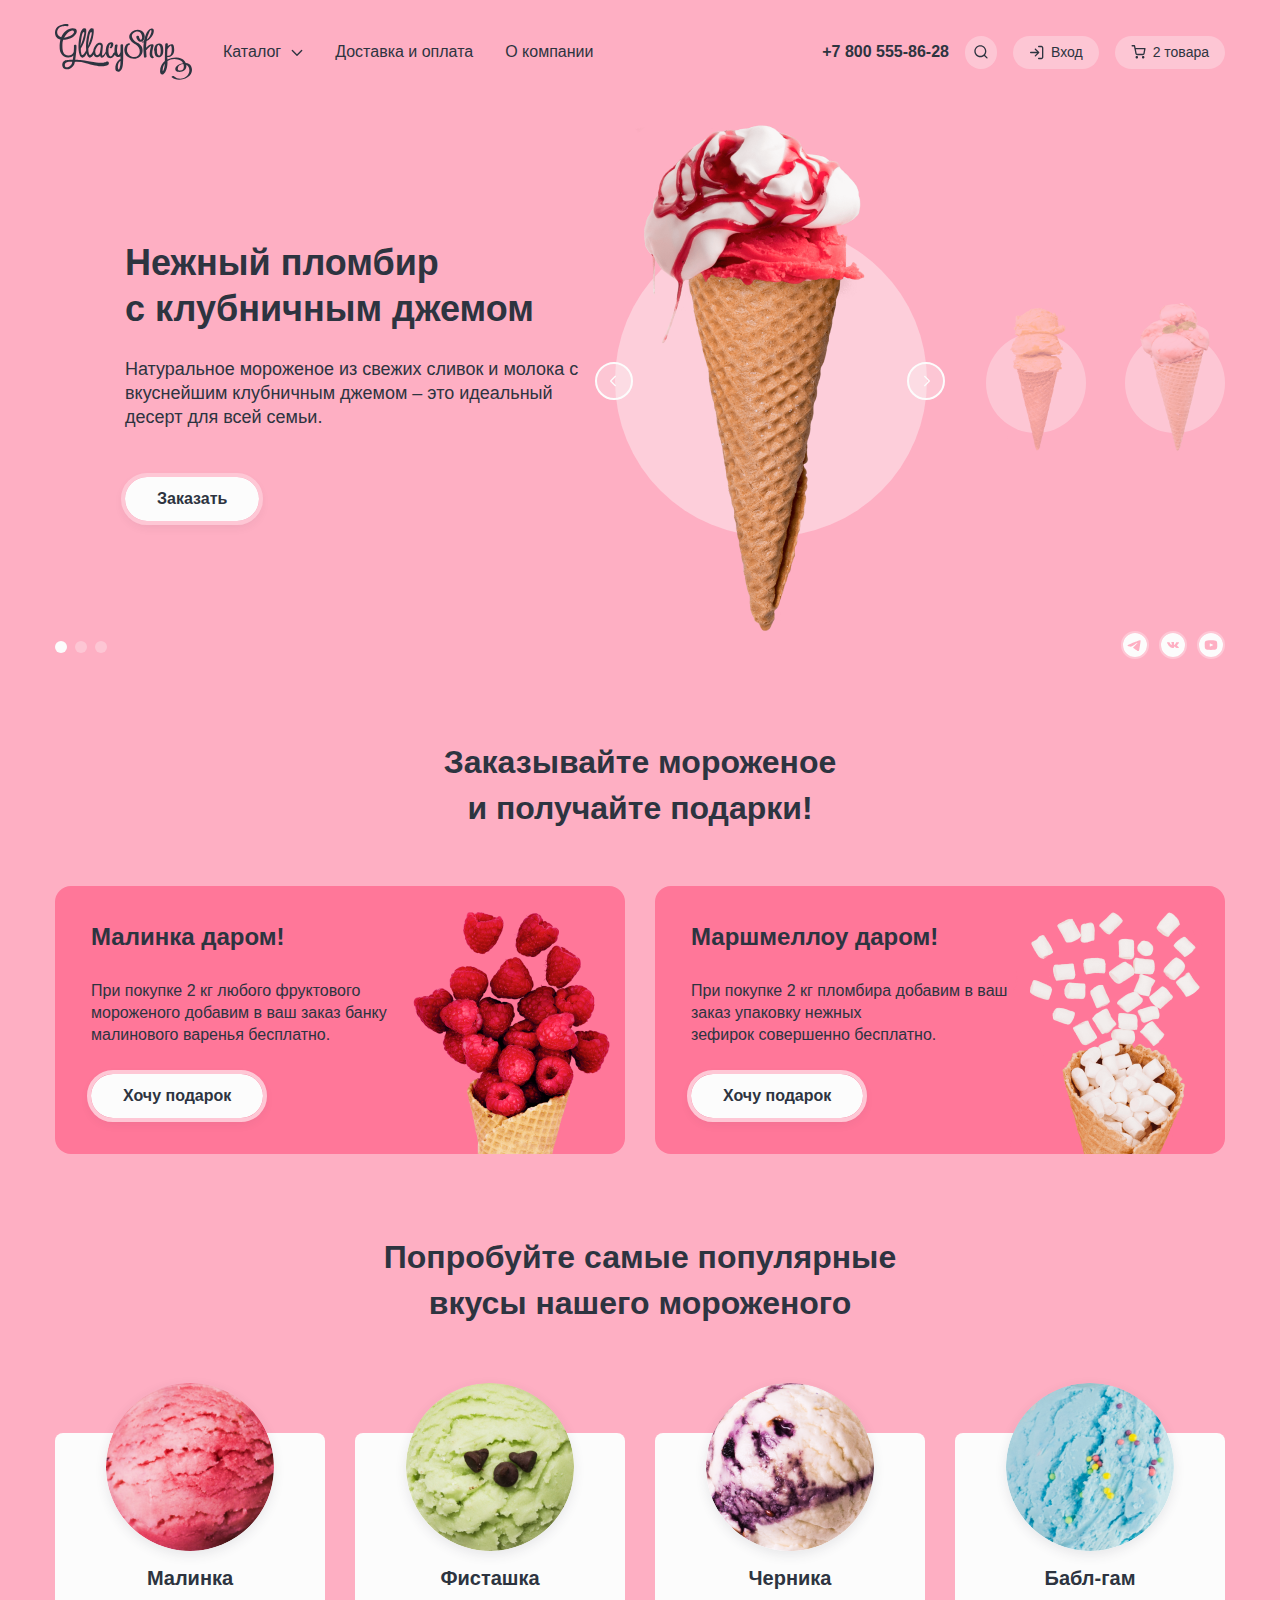
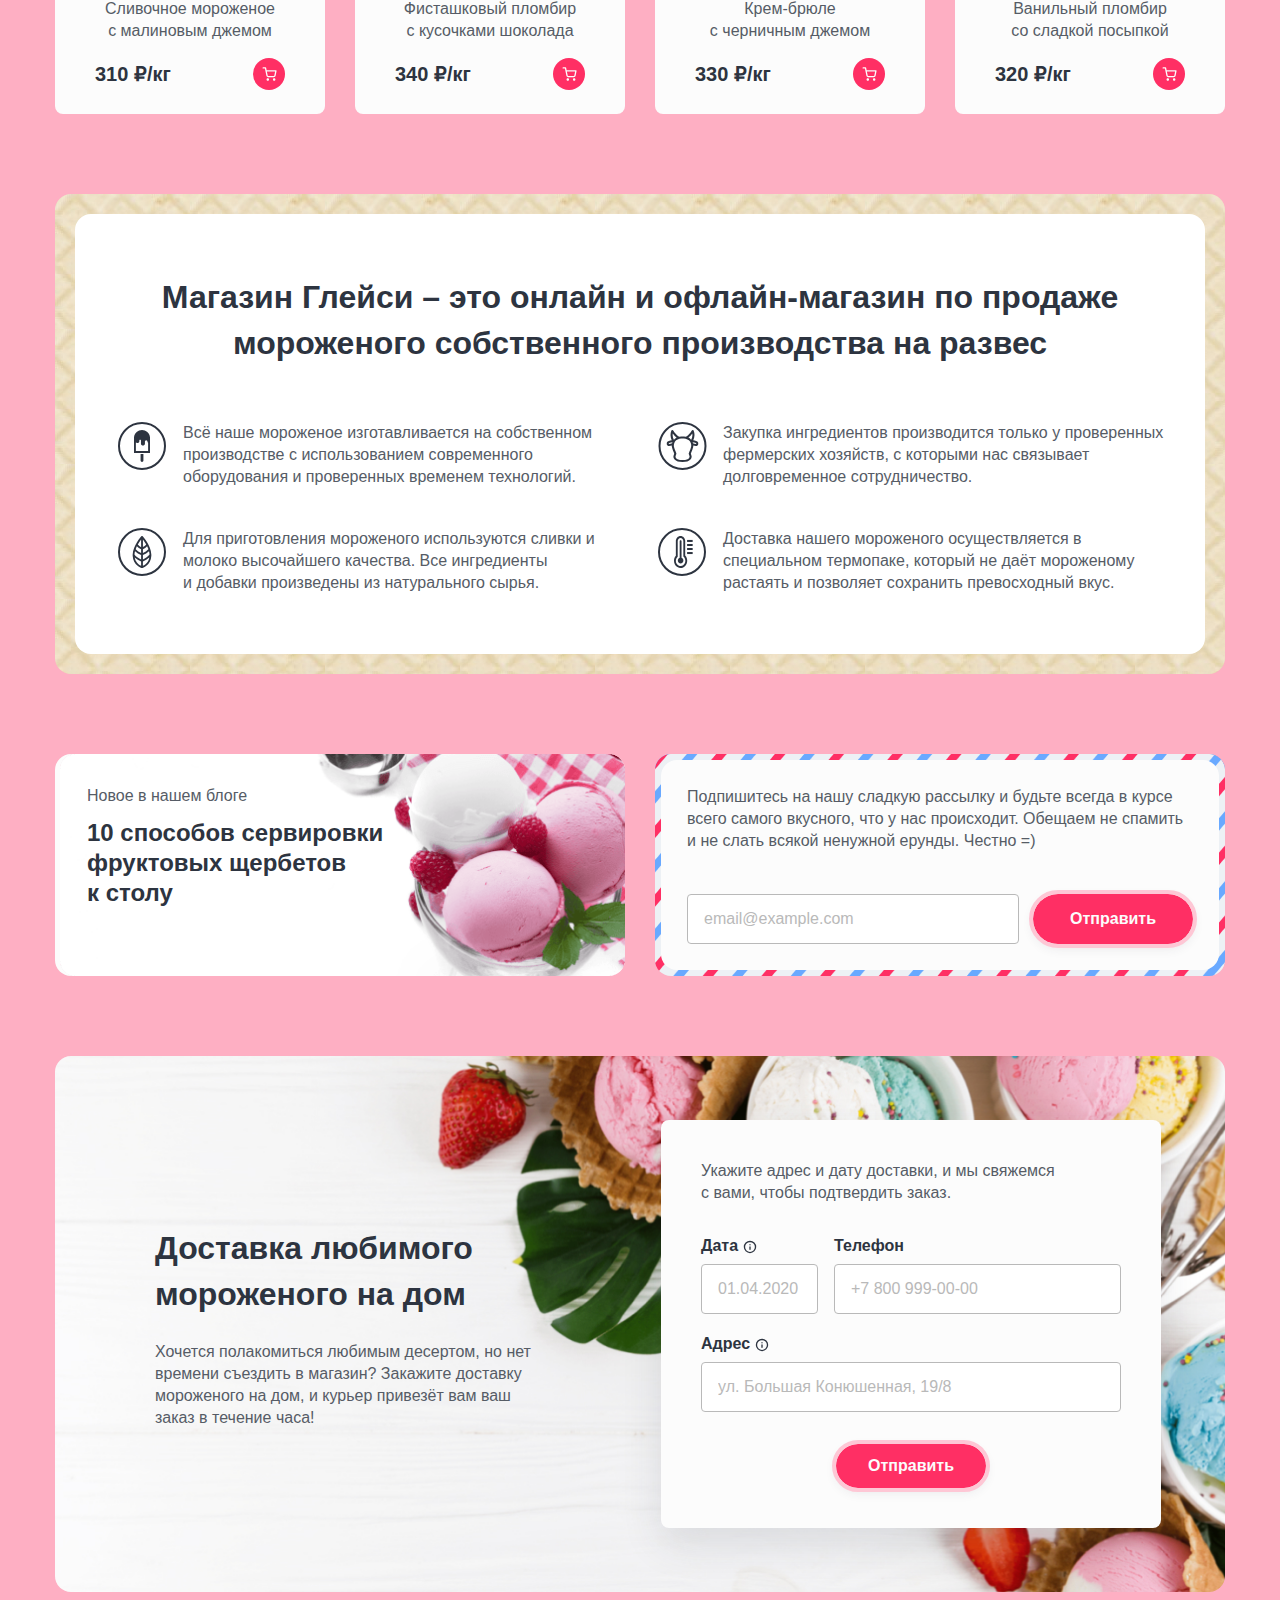
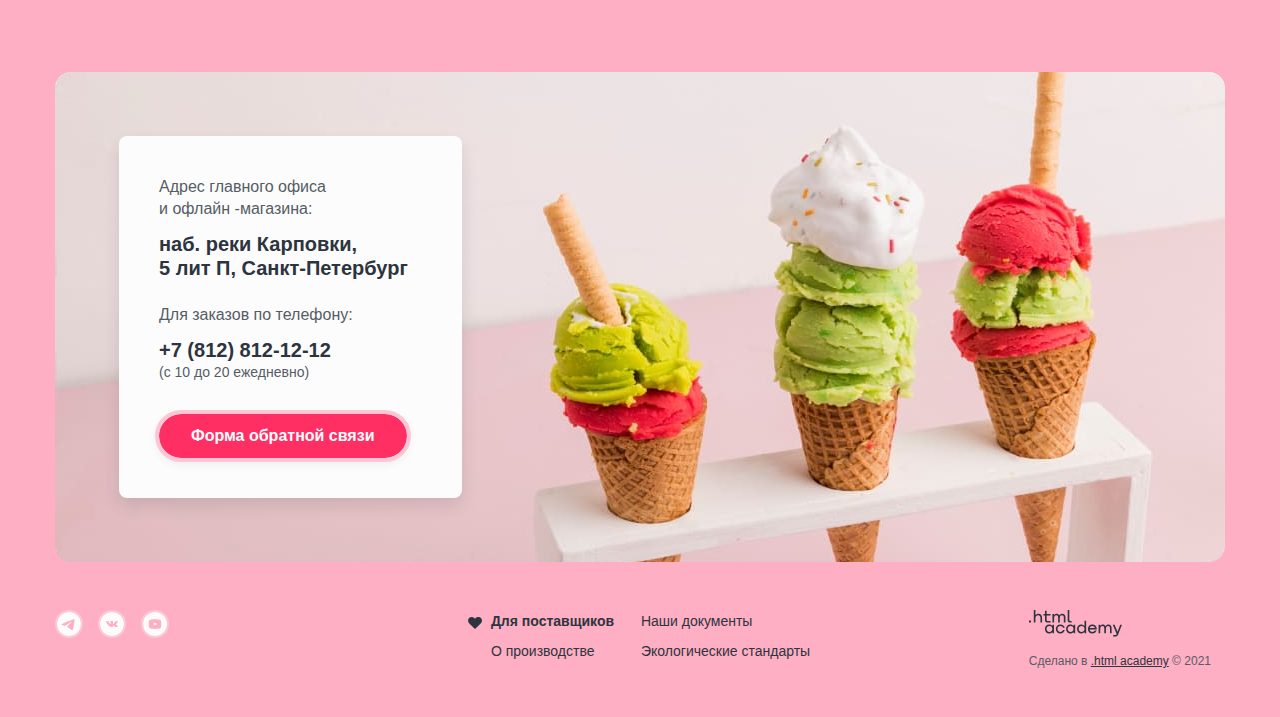
==== commit b4c7c7f2: "Merge pull request #2 from kseli/master" ====
--- a/index.html
+++ b/index.html
@@ -216,41 +216,6 @@
                 свежесть и наслаждение даже&nbsp;в самый жаркий летний день. </p>
               <button class="button button-light" type="button">Заказать</button>
             </div>
-
-            <div class="slider-right-column">
-              <img class="slider-image" src="images/ice-cream-2.png" alt="Банановое мороженое." width="306"
-                height="507">
-              <div class="slider-controls">
-                <button class="slider-button slider-prev" type="button">
-                  <svg class="slider-arrow" aria-hidden="true" focusable="false" xmlns="http://www.w3.org/2000/svg"
-                    width="7" height="12" fill="none" viewBox="0 0 7 12">
-                    <path fill="currentColor" fill-rule="evenodd"
-                      d="M5.865 11.135a.665.665 0 0 0 .94-.94L2.604 5.994l4.201-4.202a.665.665 0 0 0-.94-.94L1.196 5.52l-.003.003c-.26.26-.26.681 0 .94l4.672 4.672Z"
-                      clip-rule="evenodd" />
-                  </svg>
-                  <span class="visually-hidden">Предыдущий товар.</span>
-                </button>
-                <button class="slider-button slider-next" type="button">
-                  <svg class="slider-arrow" aria-hidden="true" focusable="false" xmlns="http://www.w3.org/2000/svg"
-                    width="7" height="12" fill="none" viewBox="0 0 7 12">
-                    <path fill="currentColor" fill-rule="evenodd"
-                      d="M5.865 11.135a.665.665 0 0 0 .94-.94L2.604 5.994l4.201-4.202a.665.665 0 0 0-.94-.94L1.196 5.52l-.003.003c-.26.26-.26.681 0 .94l4.672 4.672Z"
-                      clip-rule="evenodd" />
-                  </svg>
-                  <span class="visually-hidden">Следующий товар.</span>
-                </button>
-              </div>
-
-              <div class="ice-cream-preview first-preview">
-                <img class="ice-cream-preview-img" src="images/ice-cream-3.png" alt="Карамельный пломбир." width="100"
-                  height="150">
-              </div>
-
-              <div class="ice-cream-preview second-preview">
-                <img class="ice-cream-preview-img" src="images/ice-cream-1.png" alt="Клубничный пломбир." width="100"
-                  height="150">
-              </div>
-            </div>
           </div>
 
           <div class="slider-product hidden-product">
@@ -259,41 +224,6 @@
               <p class="slider-product-description">Необычный сладкий десерт с карамельным топпингом и кусочками зефира
                 завоюет сердца&nbsp;сладкоежек всех возрастов.</p>
               <button class="button button-light" type="button">Заказать</button>
-            </div>
-
-            <div class="slider-right-column">
-              <img class="slider-image" src="images/ice-cream-3.png" alt="Карамельный пломбир." width="306"
-                height="507">
-              <div class="slider-controls">
-                <button class="slider-button slider-prev" type="button">
-                  <svg class="slider-arrow" aria-hidden="true" focusable="false" xmlns="http://www.w3.org/2000/svg"
-                    width="7" height="12" fill="none" viewBox="0 0 7 12">
-                    <path fill="currentColor" fill-rule="evenodd"
-                      d="M5.865 11.135a.665.665 0 0 0 .94-.94L2.604 5.994l4.201-4.202a.665.665 0 0 0-.94-.94L1.196 5.52l-.003.003c-.26.26-.26.681 0 .94l4.672 4.672Z"
-                      clip-rule="evenodd" />
-                  </svg>
-                  <span class="visually-hidden">Предыдущий товар.</span>
-                </button>
-                <button class="slider-button slider-next" type="button">
-                  <svg class="slider-arrow" aria-hidden="true" focusable="false" xmlns="http://www.w3.org/2000/svg"
-                    width="7" height="12" fill="none" viewBox="0 0 7 12">
-                    <path fill="currentColor" fill-rule="evenodd"
-                      d="M5.865 11.135a.665.665 0 0 0 .94-.94L2.604 5.994l4.201-4.202a.665.665 0 0 0-.94-.94L1.196 5.52l-.003.003c-.26.26-.26.681 0 .94l4.672 4.672Z"
-                      clip-rule="evenodd" />
-                  </svg>
-                  <span class="visually-hidden">Следующий товар.</span>
-                </button>
-              </div>
-
-              <div class="ice-cream-preview first-preview">
-                <img class="ice-cream-preview-img" src="images/ice-cream-1.png" alt="Клубничный пломбир." width="100"
-                  height="150">
-              </div>
-
-              <div class="ice-cream-preview second-preview">
-                <img class="ice-cream-preview-img" src="images/ice-cream-2.png" alt="Банановое мороженое." width="100"
-                  height="150">
-              </div>
             </div>
           </div>
 
@@ -516,8 +446,8 @@
               </div>
               <div class="input-wrapper">
                 <label class="delivery-form-label" for="phone-field">Телефон</label>
-                <input class="field phone-field" type="text" name="phone" placeholder="+7 800 999-00-00"
-                  id="phone-field" required>
+                <input class="field phone-field" type="tel" name="phone" placeholder="+7 800 999-00-00" id="phone-field"
+                  required>
               </div>
               <div class="input-wrapper">
                 <span class="delivery-form-label delivery-form-label-icon">
@@ -635,7 +565,7 @@
             <input class="field modal-field" type="email" name="email" placeholder="email@example.com"
               id="modal-email-field" required>
             <label class="visually-hidden" for="modal-text-field">Комментарий.</label>
-            <textarea class="field modal-field text-field" name="text" rows="7" placeholder="В свободной форме"
+            <textarea class="field modal-field text-field" name="text" rows="6" placeholder="В свободной форме"
               id="modal-text-field" required></textarea>
             <button class="button pink-button modal-submit-button" type="submit">Отправить</button>
           </form>
--- a/styles/styles.css
+++ b/styles/styles.css
@@ -34,13 +34,14 @@
 }
 
 body {
+  min-width: 1170px;
   font-family: "Inter", sans-serif;
   font-weight: 400;
   font-size: 16px;
   line-height: 22px;
   color: #565c66;
   background-color: #feafc3;
-  padding: 0;
+  padding: 0 20px;
   margin: 0;
 }
 
@@ -216,6 +217,25 @@
   padding: 0;
 }
 
+.navigation-item {
+  max-width: 185px;
+  box-sizing: border-box;
+  border-radius: 30px;
+}
+
+.navigation-item:hover {
+  background-color: rgba(252, 252, 252, 0.5);
+}
+
+.navigation-item:active {
+  background-color: #fcfcfc;
+}
+
+.navigation-item:focus-within {
+  background-color: rgba(252, 252, 252, 0.5);
+  outline: 2px solid #2d3440;
+}
+
 .navigation-link {
   font-weight: 400;
   font-size: 16px;
@@ -224,23 +244,12 @@
   text-decoration: none;
   padding: 8px 16px;
   border-radius: 30px;
-}
-
-.navigation-link:hover,
-.user-menu-link:hover {
-  background-color: rgba(252, 252, 252, 0.5);
-  border-radius: 30px;
-}
-
-.navigation-link:active,
-.user-menu-link:active {
-  background-color: #fcfcfc;
-}
-
-.navigation-link:focus,
-.user-menu-link:focus {
-  background-color: rgba(252, 252, 252, 0.5);
-  outline: 2px solid #2d3440;
+  display: block;
+  box-sizing: border-box;
+}
+
+.navigation-link:focus {
+  outline: none;
 }
 
 .navigation-link-current {
@@ -285,6 +294,101 @@
 .catalog-item:focus-within .submenu-wrapper {
   display: block;
 }
+
+.user-menu-wrapper {
+  display: flex;
+  flex-wrap: wrap;
+  gap: 16px;
+  width: 485px;
+  justify-content: flex-end;
+}
+
+.user-menu {
+  display: flex;
+  flex-wrap: wrap;
+  gap: 16px;
+  margin: 0;
+  padding: 0;
+  list-style-type: none;
+}
+
+.user-menu-item {
+  position: relative;
+  background: rgba(252, 252, 252, 0.3);
+  border-radius: 30px;
+  max-width: 160px;
+}
+
+.user-menu-link {
+  font-weight: 400;
+  font-size: 14px;
+  line-height: 20px;
+  color: #2d3440;
+  text-decoration: none;
+  display: block;
+  border-radius: 30px;
+  min-width: 16px;
+  min-height: 33px;
+  padding: 6px 16px;
+  box-sizing: border-box;
+}
+
+.user-menu-link:hover {
+  opacity: 0.6;
+}
+
+.user-menu-link:focus {
+  background-color: rgba(252, 252, 252, 0.5);
+  outline: 2px solid #2d3440;
+}
+
+.user-menu-link-active {
+  background-color: #ff4a78;
+}
+
+.search-link {
+  background-image: url("../images/search.svg");
+  background-repeat: no-repeat;
+  background-position: center;
+  border-radius: 27px;
+}
+
+.login-link {
+  padding-left: 38px;
+  background-image: url("../images/log-in.svg");
+  background-repeat: no-repeat;
+  background-position: left 16px center;
+}
+
+.cart-link {
+  padding-left: 38px;
+  background-image: url("../images/cart.svg");
+  background-repeat: no-repeat;
+  background-position: left 16px center;
+}
+
+.phone-link {
+  margin: auto 0;
+  font-weight: 700;
+  font-size: 16px;
+  line-height: 20px;
+  color: #2d3440;
+  text-decoration: none;
+}
+
+.phone-link:hover {
+  opacity: 0.6;
+}
+
+.phone-link:active {
+  opacity: 0.3;
+}
+
+.phone-link:focus {
+  outline: 2px solid #ff2f64;
+}
+
+
 
 /* Submenu */
 .submenu-wrapper {
@@ -364,82 +468,6 @@
   width: 103px;
 }
 
-.user-menu-wrapper {
-  display: flex;
-  flex-wrap: wrap;
-  gap: 16px;
-  width: 485px;
-}
-
-.user-menu {
-  display: flex;
-  flex-wrap: wrap;
-  gap: 16px;
-  margin: 0;
-  padding: 0;
-  list-style-type: none;
-}
-
-.user-menu-item {
-  position: relative;
-}
-
-.phone-link {
-  font-weight: 700;
-  font-size: 16px;
-  line-height: 20px;
-  color: #2d3440;
-  text-decoration: none;
-}
-
-.phone-link:hover {
-  opacity: 0.6;
-}
-
-.phone-link:active {
-  opacity: 0.3;
-}
-
-.phone-link:focus {
-  outline: 2px solid #ff2f64;
-}
-
-.user-menu-link {
-  font-weight: 400;
-  font-size: 14px;
-  line-height: 20px;
-  color: #2d3440;
-  background: rgba(252, 252, 252, 0.3);
-  border-radius: 30px;
-  text-decoration: none;
-  padding: 6px 16px;
-}
-
-.user-menu-link-active {
-  background-color: #ff4a78;
-}
-
-.search-link {
-  background-image: url("../images/search.svg");
-  background-repeat: no-repeat;
-  background-position: center;
-  border-radius: 27px;
-}
-
-.login-link {
-  padding-left: 38px;
-  background-image: url("../images/log-in.svg");
-  background-repeat: no-repeat;
-  background-position: left 16px center;
-}
-
-.cart-link {
-  padding-left: 38px;
-  background-image: url("../images/cart.svg");
-  background-repeat: no-repeat;
-  background-position: left 16px center;
-}
-
 .section-title {
   font-weight: 900;
   font-size: 32px;
@@ -635,8 +663,10 @@
   padding: 0;
   margin: 0;
   display: flex;
+  flex-wrap: wrap;
   gap: 10px;
   list-style-type: none;
+  max-width: 160px;
 }
 
 .gifts {
@@ -837,6 +867,7 @@
 }
 
 .about-us-item {
+  min-height: 65px;
   width: 442px;
   padding-left: 65px;
   margin: 0;
@@ -871,8 +902,8 @@
   background-color: #fcfcfc;
   background-image: url("../images/news-bg.png");
   background-repeat: no-repeat;
-  background-size: cover;
-  background-position: right;
+  background-size: contain;
+  background-position: top right;
   border-radius: 16px;
   padding: 32px;
   box-sizing: border-box;
@@ -926,6 +957,7 @@
 }
 
 .newsletter {
+  height: -webkit-fill-available;
   display: inline-block;
   color: #565c66;
   background-color: #fcfcfc;
@@ -1401,8 +1433,12 @@
   cursor: pointer;
 }
 
+.select-control:hover {
+  background-color: rgb(252, 252, 252, 0.5);
+}
+
 .select-control:focus {
-  outline: 2px solid #ff2f64;
+  outline: 2px solid #fcfcfc;
 }
 
 .filter-title {
@@ -1661,8 +1697,8 @@
 /* Popover */
 .popover-wrapper {
   position: absolute;
-  padding-top: 15px;
-  right: 0;
+  padding-top: 10px;
+  right: 3px;
   z-index: 1;
   display: none;
 }
@@ -1692,7 +1728,7 @@
   font-size: 24px;
   line-height: 30px;
   padding: 0;
-  margin: 0 0 25px 0;
+  margin: 0 0 28px 0;
 }
 
 /* Поиск по сайту */
@@ -1703,8 +1739,7 @@
 }
 
 .popover-search-wrapper {
-  margin-top: 20px;
-  padding-top: 20px;
+  padding-top: 7px;
 }
 
 .popover-search-open {
@@ -1715,23 +1750,22 @@
   width: 100%;
 }
 
-.popover-search-open:hover .popover-search-wrapper {
-  display: block;
-}
-
+.search-link:active ~ .popover-search-wrapper,
 .search-link:focus-within ~ .popover-search-wrapper {
   display: block;
 }
 
 /* Личный кабинет */
-.popover-auth-open:hover .popover-auth-wrapper {
-  display: block;
-}
-
+.login-link:active ~ .popover-auth-wrapper,
 .login-link:focus-within ~ .popover-auth-wrapper {
   display: block;
 }
 
+.popover-auth {
+  width: 420px;
+}
+
+
 .popover-auth-field {
   width: 100%;
 }
@@ -1741,13 +1775,13 @@
 }
 
 .popover-auth-field:last-of-type {
-  margin-bottom: 32px;
+  margin-bottom: 30px;
 }
 
 .auth-confirm-wrapper {
   display: flex;
   flex-wrap: wrap;
-  gap: 23px;
+  gap: 25px;
 }
 
 .auth-links-wrapper {
@@ -1762,6 +1796,10 @@
   line-height: 20px;
 }
 
+.auth-form-link:not(:last-child) {
+  margin-bottom: 2px;
+}
+
 .auth-form-link:hover {
   opacity: 0.6;
 }
@@ -1771,10 +1809,6 @@
 }
 
 /* Корзина */
-.popover-cart-open:hover .popover-cart-wrapper {
-  display: block;
-}
-
 .cart-link:active ~ .popover-cart-wrapper,
 .cart-link:focus-within ~ .popover-cart-wrapper {
   display: block;
@@ -1887,7 +1921,7 @@
 .tooltip {
   position: absolute;
   margin-top: 4px;
-  margin-left: 2px;
+  margin-left: 5px;
   width: 14px;
   height: 14px;
 }
@@ -1994,14 +2028,14 @@
   line-height: 30px;
   color: #2d3440;
   padding: 0;
-  margin: 0 0 32px 0;
+  margin: 0 0 30px 0;
 }
 
 .modal-form {
   display: flex;
   flex-direction: column;
   flex-wrap: wrap;
-  gap: 16px;
+  gap: 15px;
 }
 
 .modal-field {
